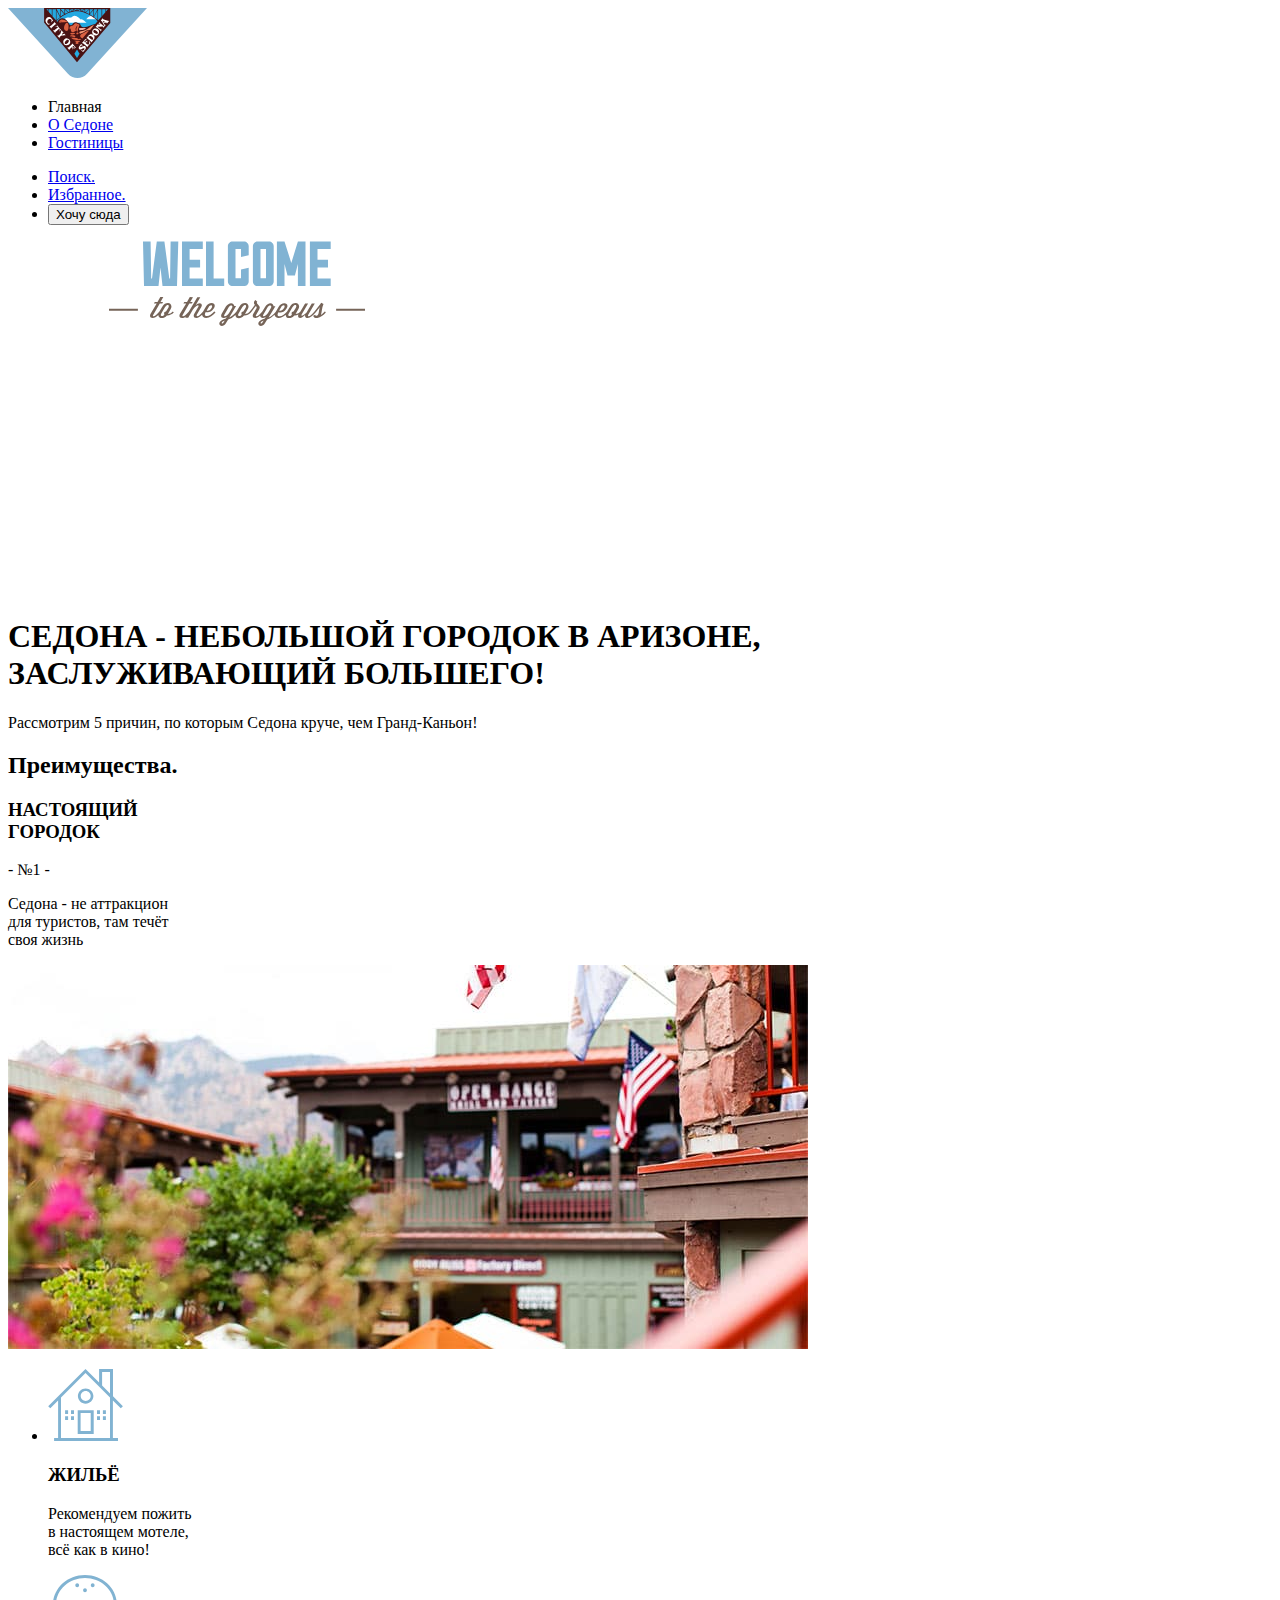
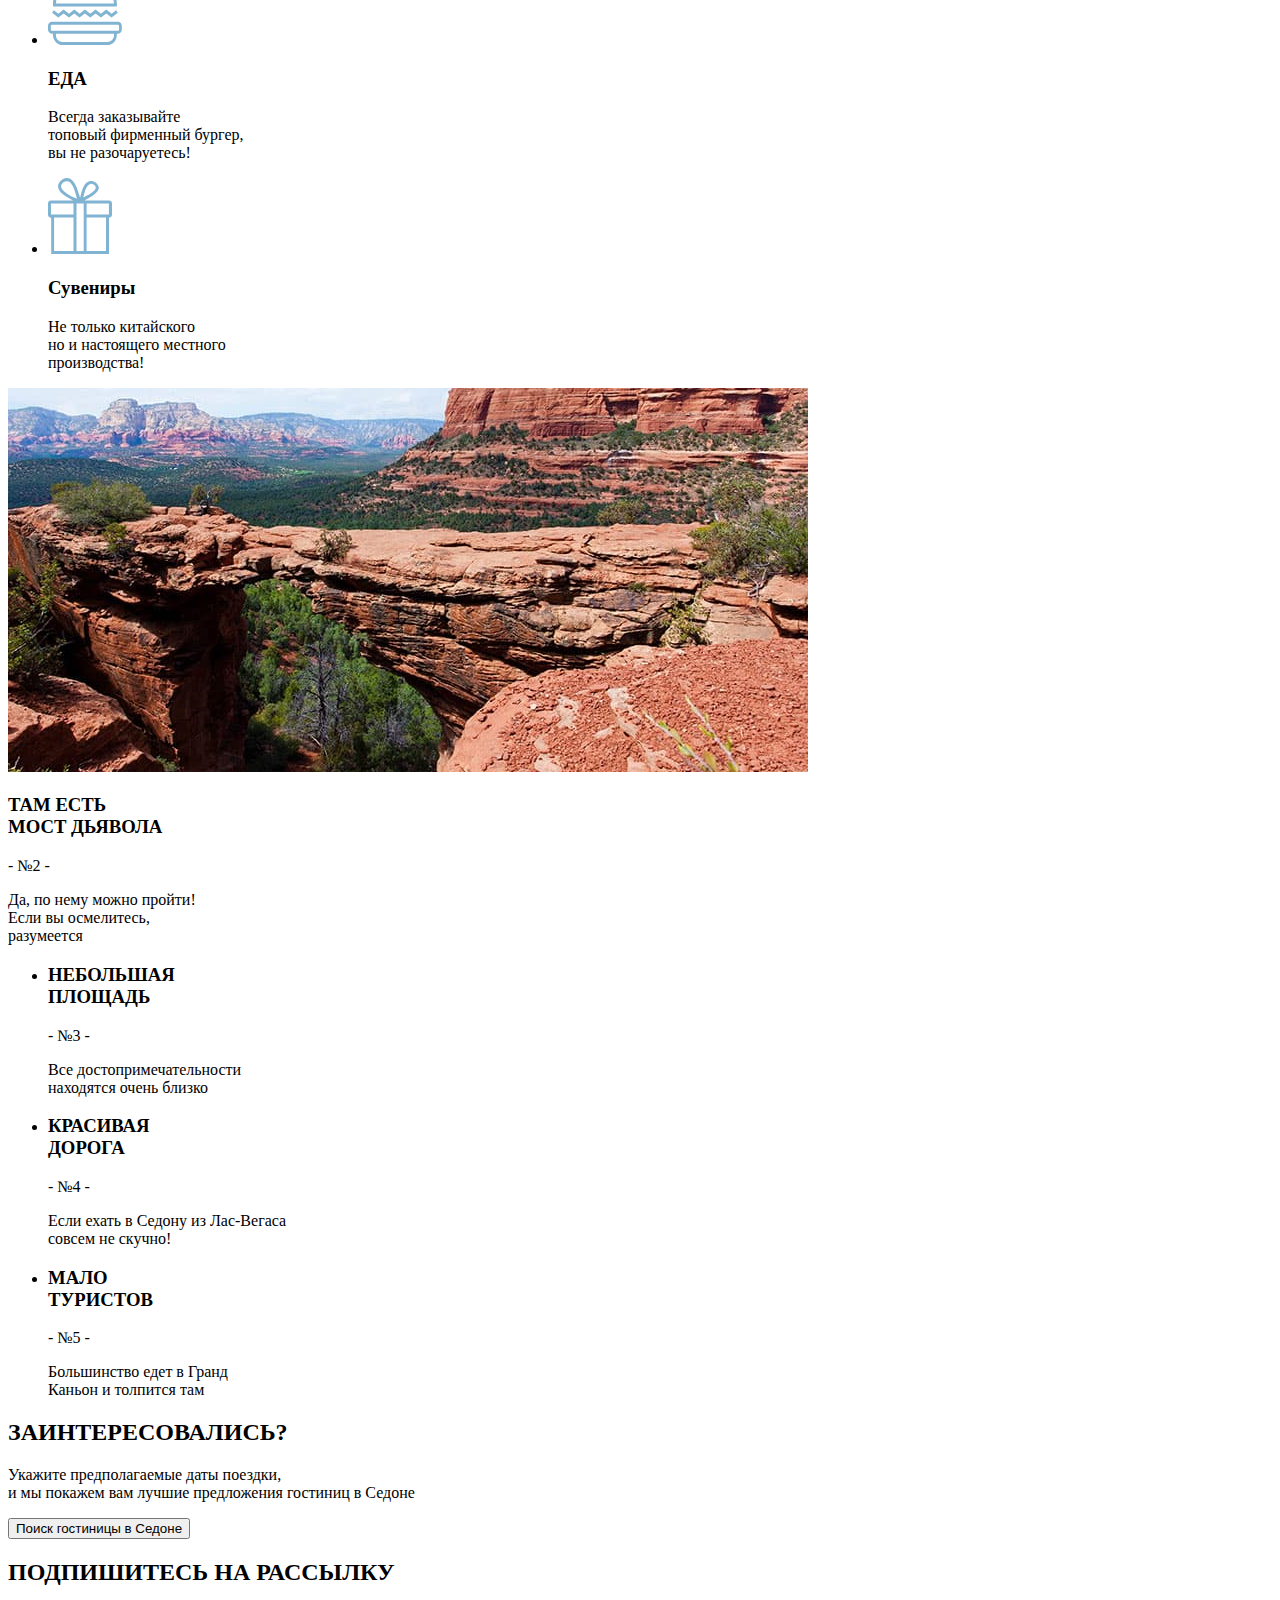
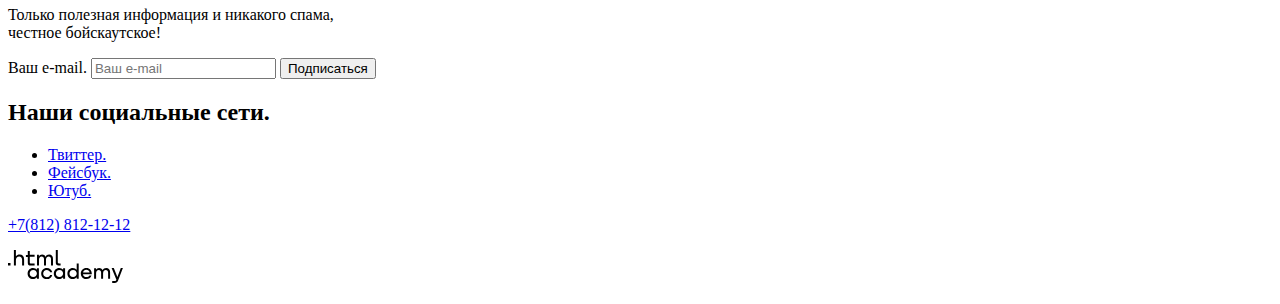
==== master/index.html @ 0fd95fd0 ":heavy_check_mark: Сборка #master" ====
<!DOCTYPE html>
<html lang="ru">

<head>
  <meta charset="utf-8">
  <title>HTML Academy: Седона</title>
  <base href="https://htmlacademy-htmlcss.github.io/2011595-sedona-33/master/">
</head>


<body>
  <header class="page-header">
    <nav class="navigation">
      <a class="navigation-logo" href="index.html">
        <img class="page-header-logo" src="images/header/logo.svg" width="139" height="70"
          alt="Главный логотип сайта Седона.">
      </a>
      <ul class="navigation-list">
        <li class="navigation-item">
          <a class="navigation-link navigation-link-current">Главная</a>
        </li>
        <li class="navigation-item">
          <a class="navigation-link" href="#">О Седоне</a>
        </li>
        <li class="navigation-item">
          <a class="navigation-link" href="catalog.html">Гостиницы</a>
        </li>
      </ul>
      <ul class="navigation-list-user">
        <li class="navigation-item">
          <a class="navigation-link" href="#">
            <span class="visually-hidden">Поиск.</span>
          </a>
        </li>
        <li class="navigation-item">
          <a class="navigation-link" href="#">
            <span class="visually-hidden">
              Избранное.
            </span>
          </a>
        </li>
        <li class="navigation-item">
          <button class="header-button" type="button">Хочу сюда</button>
        </li>
      </ul>
    </nav>
  </header>
  <main class="main-index">
    <img class="logo" src="images/largepic/welcome.svg" width="458" height="352"
      alt="Приветственная надпись слоган Великолепная Седона.">
    <section class="advantages">
      <h1 class="advantage-intro">СЕДОНА - НЕБОЛЬШОЙ ГОРОДОК В АРИЗОНЕ, <br> ЗАСЛУЖИВАЮЩИЙ БОЛЬШЕГО!</h1>
      <p class="advantage-reasons">Рассмотрим 5 причин, по которым Седона круче, чем Гранд-Каньон!</p>
      <h2 class="visually-hidden">
        Преимущества.
      </h2>
      <div class="advantage advantage-blue advantage-first">
        <h3 class="advantage-title">
          НАСТОЯЩИЙ <br> ГОРОДОК
        </h3>
        <span class="advantage-number">
          - №1 -
        </span>
        <p class="advantage-description">
          Седона - не аттракцион <br>
          для туристов, там течёт <br>
          своя жизнь
        </p>
        <img src="images/largepic/photo-advantage-1.jpg" width="800" height="384"
          alt="Фотография города Седона с фасадами зданий и горами на заднем фоне.">
      </div>
      <ul class="advantage-list">
        <li class="advantage advantage-item-dark-grey">
          <img class="advantage-title-pic" src="images/icons/icon-house.svg" width="75" height="72" alt="Дом.">
          <h3 class="advantage-title">
            ЖИЛЬЁ
          </h3>
          <p class="advantage-description">
            Рекомендуем пожить <br>
            в настоящем мотеле, <br>
            всё как в кино!
          </p>
        </li>
        <li class="advantage advantage-item-white">
          <img class="advantage-title-pic" src="images/icons/icon-burger.svg" width="74" height="70" alt="Бургер.">
          <h3 class="advantage-title">
            ЕДА
          </h3>
          <p class="advantage-description">
            Всегда заказывайте <br>
            топовый фирменный бургер, <br>
            вы не разочаруетесь!
          </p>
        </li>
        <li class="advantage advantage-item-dark-grey">
          <img class="advantage-title-pic" src="images/icons/icon-present.svg" width="64" height="76"
            alt="Подарочная коробка с лентой.">
          <h3 class="advantage-title">
            Сувениры
          </h3>
          <p class="advantage-description">
            Не только китайского <br>
            но и настоящего местного <br>
            производства!
          </p>
        </li>
      </ul>

      <div class="advantage advantage-blue advantage-second">
        <img src="images/largepic/photo-advantage-2.jpg" width="800" height="384" alt="Фотография моста Дьявола.">
        <h3 class="advantage-title">
          ТАМ ЕСТЬ <br> МОСТ ДЬЯВОЛА
        </h3>
        <span class="advantage-number">
          - №2 -
        </span>
        <p class="advantage-description">
          Да, по нему можно пройти!<br>
          Если вы осмелитесь,<br>
          разумеется
        </p>
      </div>
      <ul class="advantage-list">
        <li class="advantage advantage-item-white-grey">
          <h3 class="advantage-title">
            НЕБОЛЬШАЯ <br> ПЛОЩАДЬ
          </h3>
          <span class="advantage-number">
            - №3 -
          </span>
          <p class="advantage-description">
            Все достопримечательности <br>
            находятся очень близко
          </p>
        </li>
        <li class="advantage advantage-item-blue-gray">
          <h3 class="advantage-title">
            КРАСИВАЯ <br> ДОРОГА
          </h3>
          <span class="advantage-number">
            - №4 -
          </span>
          <p class="advantage-description">
            Если ехать в Седону из Лас-Вегаса <br>
            совсем не скучно!
          </p>
        </li>
        <li class="advantage advantage-item-white-grey">
          <h3 class="advantage-title">
            МАЛО <br> ТУРИСТОВ
          </h3>
          <span class="advantage-number">
            - №5 -
          </span>
          <p class="advantage-description">
            Большинство едет в Гранд <br>
            Каньон и толпится там
          </p>
        </li>
      </ul>
    </section>
    <section class="search">
      <h2>
        ЗАИНТЕРЕСОВАЛИСЬ?
      </h2>
      <p>
        Укажите предполагаемые даты поездки, <br>
        и мы покажем вам лучшие предложения гостиниц в Седоне
      </p>
      <button class="btn-search" type="button">Поиск гостиницы в Седоне</button>
    </section>
  </main>
  <footer class="page-footer">
    <section class="footer-distribution">
      <h2>
        ПОДПИШИТЕСЬ НА РАССЫЛКУ
      </h2>
      <p>
        Только полезная информация и никакого спама, <br>
        честное бойскаутское!
      </p>
      <form class="distribution-form" action="https://echo.htmlacademy.ru/" method="post">
        <label for="white-email" class="visually-hidden">
          Ваш e-mail. </label>
        <input id="white-email" type="email" name="distribution-email" placeholder="Ваш e-mail">
        <button class="button" type="submit">
          Подписаться
        </button>
      </form>
    </section>
    <section class="footer-social">
      <h2 class="visually-hidden">Наши социальные сети.</h2>
      <ul class="footer-social-list">
        <li class="footer-social-item">
          <a class="button" href="https://twitter.com/htmlacademy_ru">
            <span class="visually-hidden">Твиттер.</span>
          </a>
        </li>
        <li class="footer-social-item">
          <a class="button" href="https://www.facebook.com/htmlacademy">
            <span class="visually-hidden">Фейсбук.</span>
          </a>
        </li>
        <li class="footer-social-item">
          <a class="button" href="https://www.youtube.com/c/HTMLAcademyRUS">
            <span class="visually-hidden">Ютуб.</span>
          </a>
        </li>
      </ul>
    </section>
    <div class="footer-number">
      <a href="tel:+78128121212">+7(812) 812-12-12</a>
    </div>
    <p class="footer-html-academy">
      <a class="footer-html-academy-pic" href="https://htmlacademy.ru/">
        <img src="images/footer/logo-htmlacademy.svg" width="115" height="34" alt="Разработано HTML академией.">
      </a>
    </p>
  </footer>
</body>

</html>
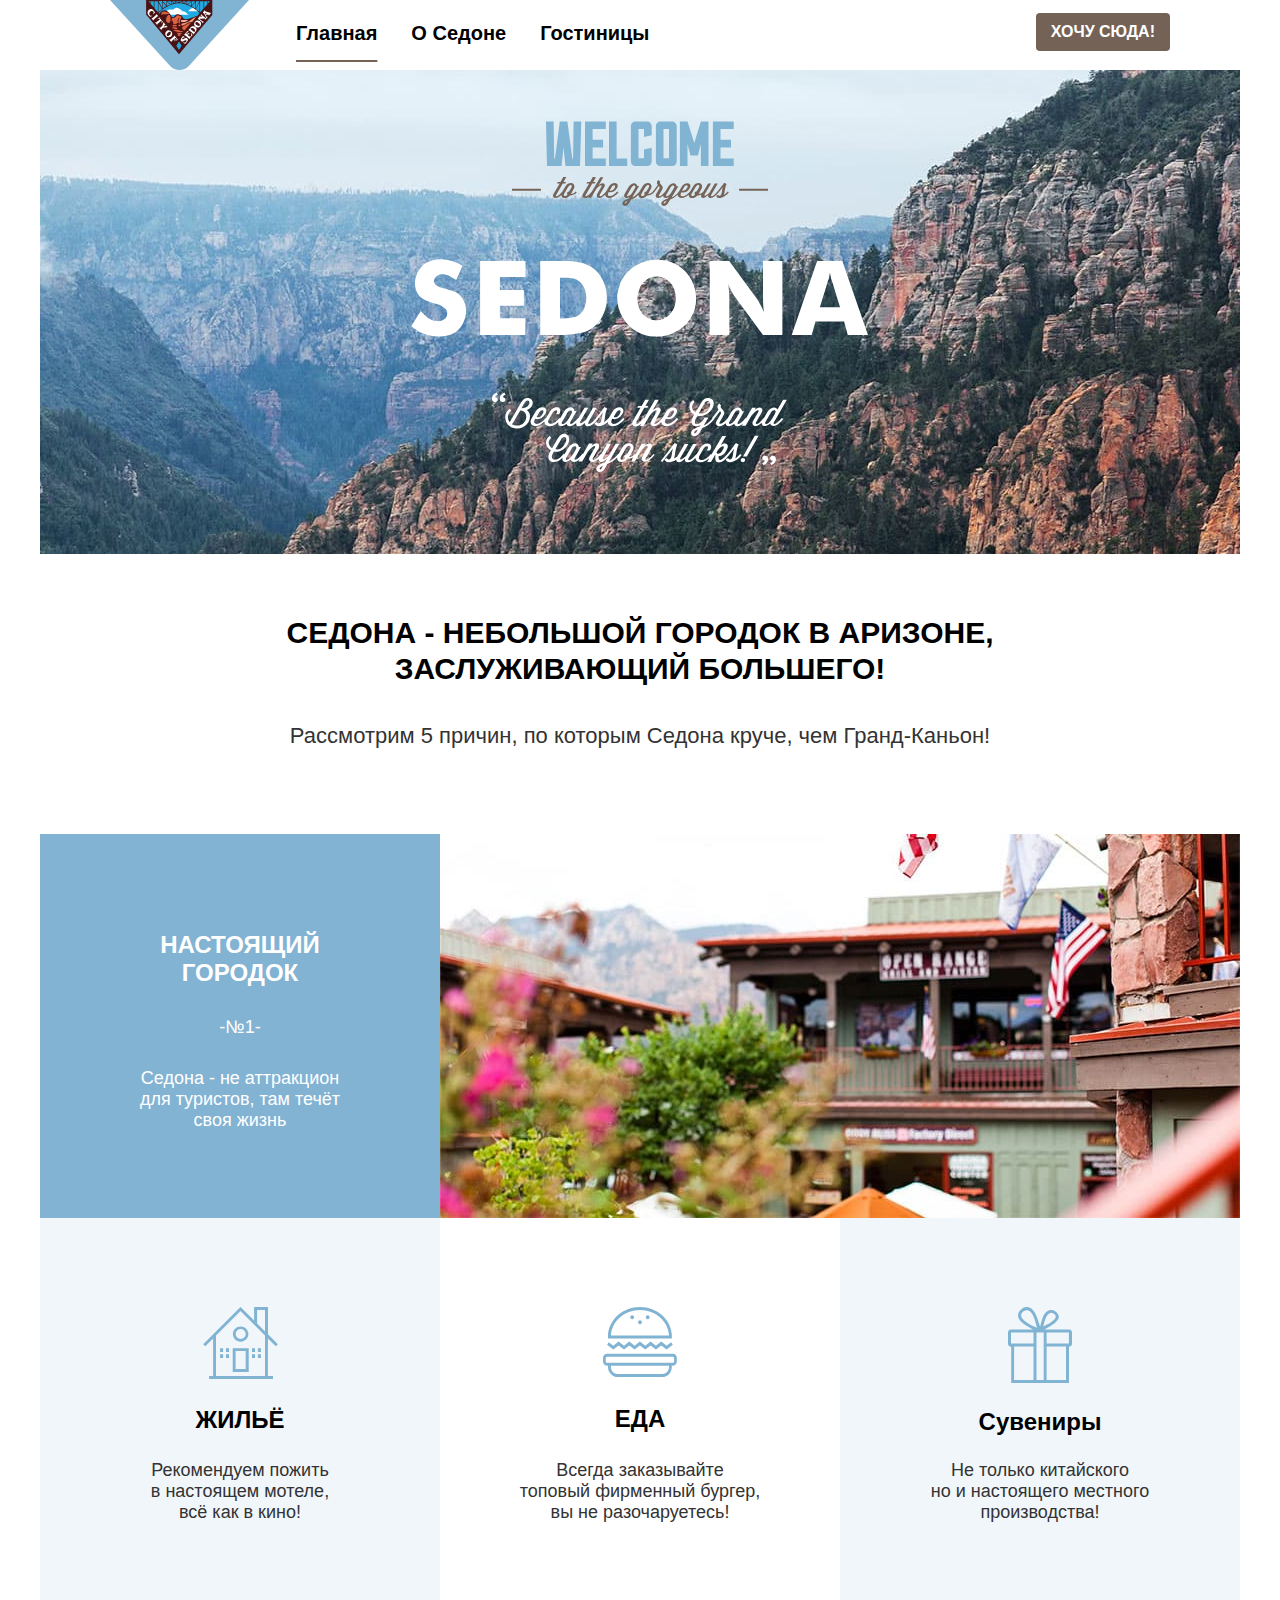
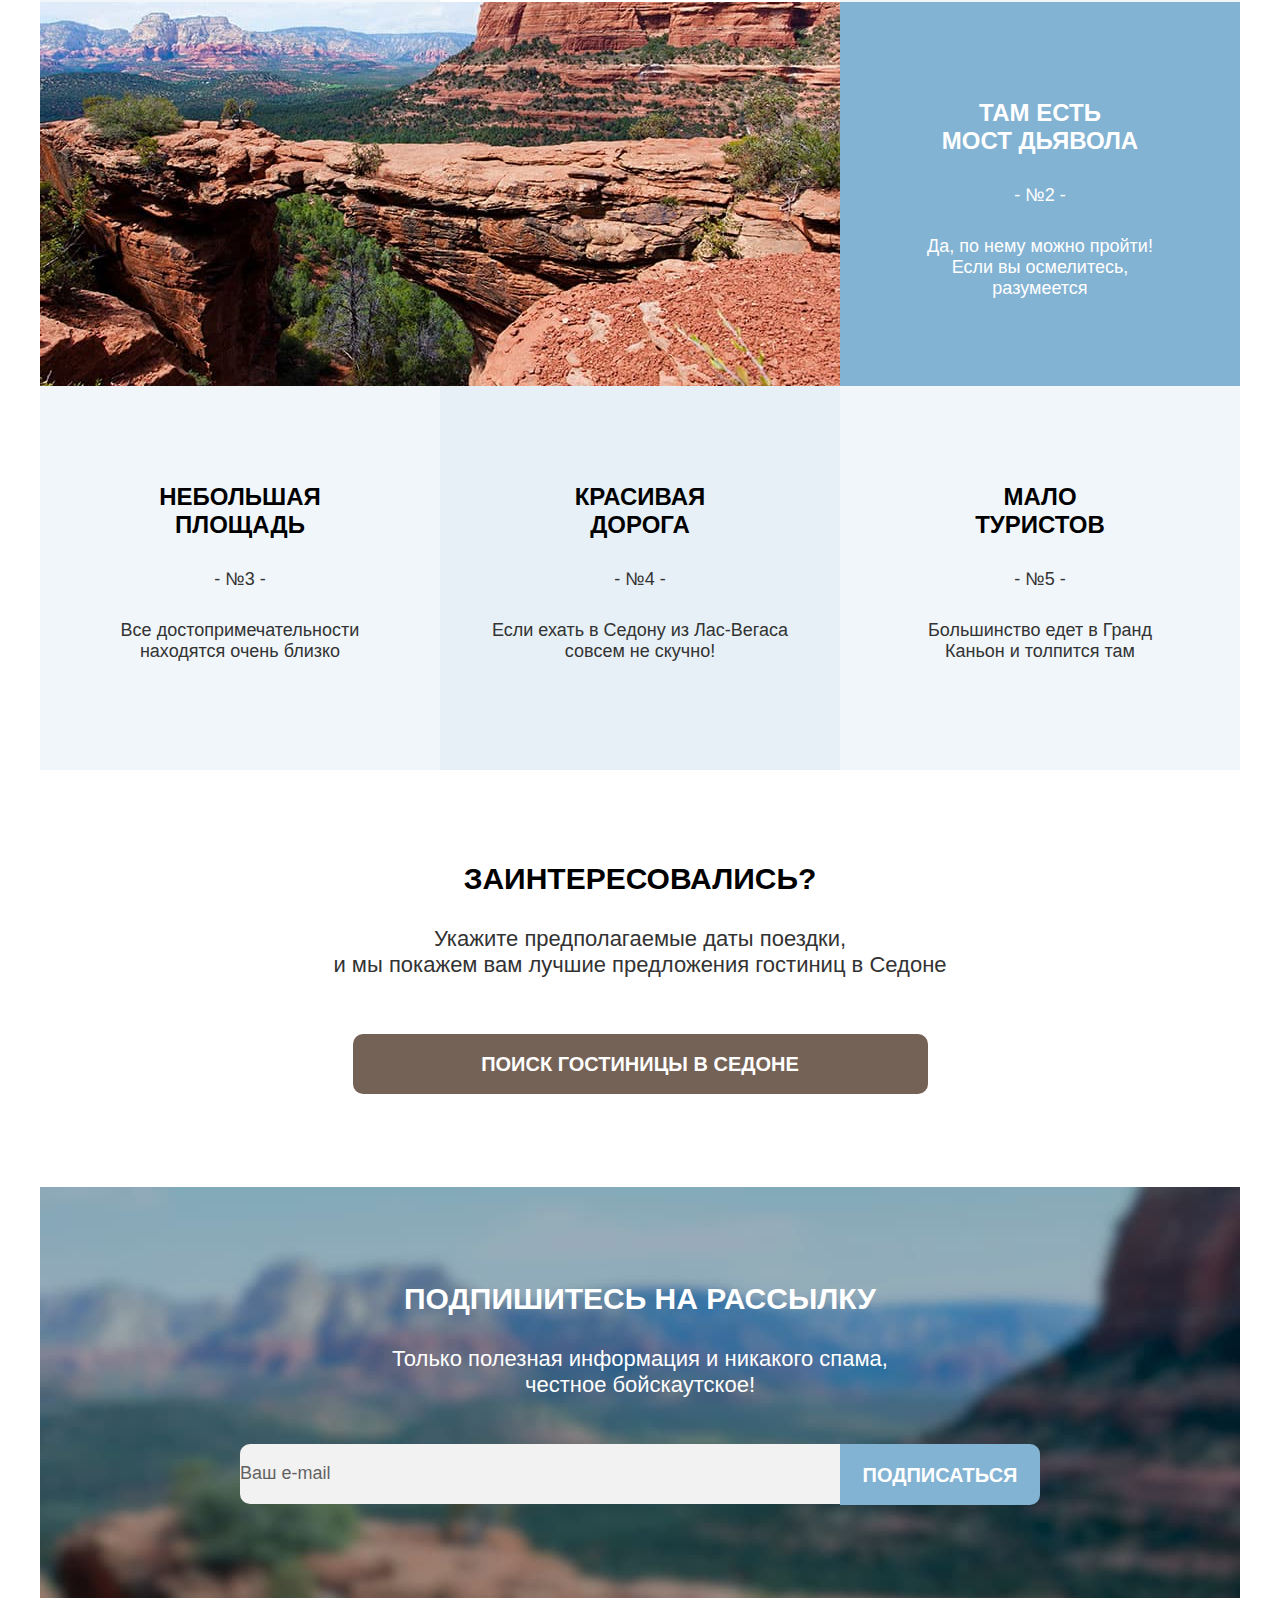
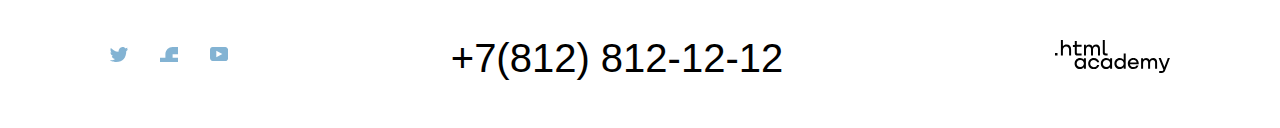
==== commit d9e600ed: ":heavy_check_mark: Сборка #master" ====
--- a/master/index.html
+++ b/master/index.html
@@ -4,6 +4,7 @@
 <head>
   <meta charset="utf-8">
   <title>HTML Academy: Седона</title>
+  <link rel="stylesheet" href="styles/styles.css">
   <base href="https://htmlacademy-htmlcss.github.io/2011595-sedona-33/master/">
 </head>
 
@@ -26,51 +27,55 @@
           <a class="navigation-link" href="catalog.html">Гостиницы</a>
         </li>
       </ul>
-      <ul class="navigation-list-user">
-        <li class="navigation-item">
-          <a class="navigation-link" href="#">
+      <ul class="navigation-list navigation-list-user">
+        <li class="navigation-item">
+          <a class="navigation-link navigation-link-search" href="#">
             <span class="visually-hidden">Поиск.</span>
           </a>
         </li>
         <li class="navigation-item">
-          <a class="navigation-link" href="#">
+          <a class="navigation-link navigation-link-favorites" href="#">
             <span class="visually-hidden">
               Избранное.
             </span>
           </a>
         </li>
         <li class="navigation-item">
-          <button class="header-button" type="button">Хочу сюда</button>
+          <button class="header-button" type="button">Хочу сюда!</button>
         </li>
       </ul>
     </nav>
   </header>
-  <main class="main-index">
-    <img class="logo" src="images/largepic/welcome.svg" width="458" height="352"
-      alt="Приветственная надпись слоган Великолепная Седона.">
+  <main class="main-container">
+    <div class="main-index-picture">
+      <img class="logo" src="images/largepic/welcome.svg" width="458" height="352"
+        alt="Приветственная надпись слоган Великолепная Седона.">
+    </div>
     <section class="advantages">
       <h1 class="advantage-intro">СЕДОНА - НЕБОЛЬШОЙ ГОРОДОК В АРИЗОНЕ, <br> ЗАСЛУЖИВАЮЩИЙ БОЛЬШЕГО!</h1>
       <p class="advantage-reasons">Рассмотрим 5 причин, по которым Седона круче, чем Гранд-Каньон!</p>
       <h2 class="visually-hidden">
         Преимущества.
       </h2>
-      <div class="advantage advantage-blue advantage-first">
-        <h3 class="advantage-title">
-          НАСТОЯЩИЙ <br> ГОРОДОК
-        </h3>
-        <span class="advantage-number">
-          - №1 -
-        </span>
-        <p class="advantage-description">
-          Седона - не аттракцион <br>
-          для туристов, там течёт <br>
-          своя жизнь
-        </p>
-        <img src="images/largepic/photo-advantage-1.jpg" width="800" height="384"
+      <div class="advantage">
+        <div class="advantage-blue">
+          <h3 class="advantage-title advantage-title-white">
+            НАСТОЯЩИЙ <br> ГОРОДОК
+          </h3>
+          <span class="advantage-number">
+            -№1-
+          </span>
+          <p class="advantage-description">
+            Седона - не аттракцион <br>
+            для туристов, там течёт <br>
+            своя жизнь
+          </p>
+        </div>
+        <img class="pic-advantage-1" src="images/largepic/photo-advantage-1.jpg" width="800" height="384"
           alt="Фотография города Седона с фасадами зданий и горами на заднем фоне.">
       </div>
       <ul class="advantage-list">
-        <li class="advantage advantage-item-dark-grey">
+        <li class="advantage-item-with-pic advantage-item-dark-grey">
           <img class="advantage-title-pic" src="images/icons/icon-house.svg" width="75" height="72" alt="Дом.">
           <h3 class="advantage-title">
             ЖИЛЬЁ
@@ -81,7 +86,7 @@
             всё как в кино!
           </p>
         </li>
-        <li class="advantage advantage-item-white">
+        <li class="advantage-item-with-pic advantage-item-white">
           <img class="advantage-title-pic" src="images/icons/icon-burger.svg" width="74" height="70" alt="Бургер.">
           <h3 class="advantage-title">
             ЕДА
@@ -92,7 +97,7 @@
             вы не разочаруетесь!
           </p>
         </li>
-        <li class="advantage advantage-item-dark-grey">
+        <li class="advantage-item-with-pic advantage-item-dark-grey present">
           <img class="advantage-title-pic" src="images/icons/icon-present.svg" width="64" height="76"
             alt="Подарочная коробка с лентой.">
           <h3 class="advantage-title">
@@ -105,23 +110,25 @@
           </p>
         </li>
       </ul>
-
-      <div class="advantage advantage-blue advantage-second">
-        <img src="images/largepic/photo-advantage-2.jpg" width="800" height="384" alt="Фотография моста Дьявола.">
-        <h3 class="advantage-title">
-          ТАМ ЕСТЬ <br> МОСТ ДЬЯВОЛА
-        </h3>
-        <span class="advantage-number">
-          - №2 -
-        </span>
-        <p class="advantage-description">
-          Да, по нему можно пройти!<br>
-          Если вы осмелитесь,<br>
-          разумеется
-        </p>
+      <div class="advantage">
+        <img class="pic-advantage-2" src="images/largepic/photo-advantage-2.jpg" width="800" height="384"
+          alt="Фотография моста Дьявола.">
+        <div class="advantage-blue">
+          <h3 class="advantage-title advantage-title-white">
+            ТАМ ЕСТЬ <br> МОСТ ДЬЯВОЛА
+          </h3>
+          <span class="advantage-number">
+            - №2 -
+          </span>
+          <p class="advantage-description">
+            Да, по нему можно пройти!<br>
+            Если вы осмелитесь,<br>
+            разумеется
+          </p>
+        </div>
       </div>
       <ul class="advantage-list">
-        <li class="advantage advantage-item-white-grey">
+        <li class="advantage-item-3-5 advantage-item-white-grey">
           <h3 class="advantage-title">
             НЕБОЛЬШАЯ <br> ПЛОЩАДЬ
           </h3>
@@ -133,7 +140,7 @@
             находятся очень близко
           </p>
         </li>
-        <li class="advantage advantage-item-blue-gray">
+        <li class="advantage-item-3-5 advantage-item-blue-gray">
           <h3 class="advantage-title">
             КРАСИВАЯ <br> ДОРОГА
           </h3>
@@ -145,7 +152,7 @@
             совсем не скучно!
           </p>
         </li>
-        <li class="advantage advantage-item-white-grey">
+        <li class="advantage-item-3-5 advantage-item-white-grey">
           <h3 class="advantage-title">
             МАЛО <br> ТУРИСТОВ
           </h3>
@@ -160,62 +167,70 @@
       </ul>
     </section>
     <section class="search">
-      <h2>
+      <h2 class="search-title">
         ЗАИНТЕРЕСОВАЛИСЬ?
       </h2>
-      <p>
+      <p class="search-text">
         Укажите предполагаемые даты поездки, <br>
         и мы покажем вам лучшие предложения гостиниц в Седоне
       </p>
-      <button class="btn-search" type="button">Поиск гостиницы в Седоне</button>
+      <div>
+        <button class="btn-search" type="button">Поиск гостиницы в Седоне</button>
+      </div>
     </section>
   </main>
   <footer class="page-footer">
     <section class="footer-distribution">
-      <h2>
-        ПОДПИШИТЕСЬ НА РАССЫЛКУ
-      </h2>
-      <p>
-        Только полезная информация и никакого спама, <br>
-        честное бойскаутское!
+      <div class="footer-distribution-container">
+        <h2 class="distribution-title">
+          ПОДПИШИТЕСЬ НА РАССЫЛКУ
+        </h2>
+        <p class="distribution-text">
+          Только полезная информация и никакого спама, <br>
+          честное бойскаутское!
+        </p>
+        <form class="distribution-form" action="https://echo.htmlacademy.ru/" method="post">
+          <label for="white-email" class="visually-hidden">
+            Ваш e-mail. </label>
+          <input class="distribution-write" id="white-email" type="email" name="distribution-email"
+            placeholder="Ваш e-mail">
+          <button class="button-distribution" type="submit">
+            Подписаться
+          </button>
+        </form>
+      </div>
+    </section>
+    <div class="page-footer-container">
+      <section class="footer-social">
+        <h2 class="visually-hidden">Наши социальные сети.</h2>
+        <ul class="footer-social-list">
+          <li class="footer-social-item icon-twitter">
+            <a class="button-social button-twitter" href="https://twitter.com/htmlacademy_ru">
+              <span class="visually-hidden">Твиттер.</span>
+            </a>
+          </li>
+          <li class="footer-social-item">
+            <a class="button-social button-facebook" href="https://www.facebook.com/htmlacademy">
+              <span class="visually-hidden">Фейсбук.</span>
+            </a>
+          </li>
+          <li class="footer-social-item">
+            <a class="button-social button-youtube" href="https://www.youtube.com/c/HTMLAcademyRUS">
+              <span class="visually-hidden">Ютуб.</span>
+            </a>
+          </li>
+        </ul>
+      </section>
+      <div class="footer-number">
+        <a class="footer-number-nolink" href="tel:+78128121212">+7(812) 812-12-12</a>
+      </div>
+      <p class="footer-html-academy">
+        <a class="footer-html-academy-pic" href="https://htmlacademy.ru/">
+          <img class="footer-html-academy-picture" src="images/footer/logo-htmlacademy.svg" width="115" height="34"
+            alt="Разработано HTML академией.">
+        </a>
       </p>
-      <form class="distribution-form" action="https://echo.htmlacademy.ru/" method="post">
-        <label for="white-email" class="visually-hidden">
-          Ваш e-mail. </label>
-        <input id="white-email" type="email" name="distribution-email" placeholder="Ваш e-mail">
-        <button class="button" type="submit">
-          Подписаться
-        </button>
-      </form>
-    </section>
-    <section class="footer-social">
-      <h2 class="visually-hidden">Наши социальные сети.</h2>
-      <ul class="footer-social-list">
-        <li class="footer-social-item">
-          <a class="button" href="https://twitter.com/htmlacademy_ru">
-            <span class="visually-hidden">Твиттер.</span>
-          </a>
-        </li>
-        <li class="footer-social-item">
-          <a class="button" href="https://www.facebook.com/htmlacademy">
-            <span class="visually-hidden">Фейсбук.</span>
-          </a>
-        </li>
-        <li class="footer-social-item">
-          <a class="button" href="https://www.youtube.com/c/HTMLAcademyRUS">
-            <span class="visually-hidden">Ютуб.</span>
-          </a>
-        </li>
-      </ul>
-    </section>
-    <div class="footer-number">
-      <a href="tel:+78128121212">+7(812) 812-12-12</a>
     </div>
-    <p class="footer-html-academy">
-      <a class="footer-html-academy-pic" href="https://htmlacademy.ru/">
-        <img src="images/footer/logo-htmlacademy.svg" width="115" height="34" alt="Разработано HTML академией.">
-      </a>
-    </p>
   </footer>
 </body>
 
--- a/master/styles/styles.css
+++ b/master/styles/styles.css
@@ -0,0 +1,918 @@
+@font-face {
+  font-family: "PT Sans", sans-serif;
+  font-style: normal;
+  font-weight: 400;
+  src: url("../fonts/ptsans-400.woff2") format("woff2");
+  font-display: swap;
+}
+
+@font-face {
+  font-family: "PT Sans", sans-serif;
+  font-style: normal;
+  font-weight: 700;
+  src: url("../fonts/ptsans-700.woff2") format("woff2");
+  font-display: swap;
+}
+
+html {
+  height: 100%;
+}
+
+body {
+  display: flex;
+  flex-direction: column;
+  min-height: 100%;
+  font-family: "PT Sans", sans-serif;
+  font-size: 18px;
+  line-height: 21px;
+  background-color: #FFFFFF;
+  color: #333333;
+  margin: 0px;
+}
+
+.main-inner {
+  width: 1200px;
+  margin: 0 auto;
+  flex-grow: 1;
+}
+
+.main-container {
+  width: 1200px;
+  margin: 0 auto;
+  flex-grow: 1;
+}
+
+.head-filter {
+  display: flex;
+  justify-content: space-between;
+  margin: 0;
+  width: 1060px;
+  flex-wrap: wrap;
+}
+
+.main-filter {
+  width: 1060px;
+  padding-left: 70px;
+  padding-right: 70px;
+}
+
+.header-button {
+  display: block;
+  margin: 13px 0px 19px 0px;
+  font-family: "PT Sans", sans-serif;
+  font-style: normal;
+  font-weight: 700;
+  font-size: 16px;
+  line-height: 20px;
+  text-align: center;
+  text-transform: uppercase;
+  color: #ffffff;
+  background: #756257;
+  border-radius: 4px;
+  border: none;
+  padding: 9px 15px;
+}
+
+.btn-search {
+  width: 575px;
+  height: 60px;
+  font-family: "PT Sans", sans-serif;
+  font-style: normal;
+  font-weight: 700;
+  font-size: 20px;
+  line-height: 36px;
+  text-align: center;
+  text-transform: uppercase;
+  color: #ffffff;
+  background: #756257;
+  border-radius: 10px;
+  padding: 0;
+  border: none;
+}
+
+.button-distribution {
+  width: 200px;
+  height: 61px;
+  font-family: "PT Sans", sans-serif;
+  font-style: normal;
+  font-weight: 700;
+  font-size: 20px;
+  line-height: 26px;
+  text-align: center;
+  text-transform: uppercase;
+  color: #ffffff;
+  background: #83B3D3;
+  border-radius: 0px 10px 10px 0px;
+  padding: 0;
+  border: none;
+}
+
+.distribution-write {
+  width: 600px;
+  height: 60px;
+  background: #F2F2F2;
+  border-radius: 10px 0px 0px 10px;
+  padding: 0;
+  border: none;
+}
+
+::placeholder {
+  font-size: 18px;
+  line-height: 26px;
+  display: flex;
+  align-items: center;
+  color: #000000;
+  opacity: 0.6;
+}
+
+.button-accept {
+  width: 160px;
+  height: 48px;
+  font-style: normal;
+  font-weight: 700;
+  font-size: 16px;
+  line-height: 21px;
+  text-align: center;
+  text-transform: uppercase;
+  color: #ffffff;
+  background: #83B3D3;
+  border-radius: 4px;
+  padding: 0;
+  border: none;
+}
+
+.button-reset {
+  width: 160px;
+  height: 23px;
+  font-style: normal;
+  font-size: 18px;
+  line-height: 23px;
+  text-align: center;
+  color: #FFFFFF;
+  background-color: rgba(0, 0, 0, 0);
+  border: rgba(0, 0, 0, 0);
+}
+
+.product-card-button {
+  display: inline-block;
+  width: 133px;
+  height: 37px;
+  background: #756257;
+  border-radius: 4px;
+  font-family: "PT Sans", sans-serif;
+  font-style: normal;
+  font-weight: 700;
+  font-size: 16px;
+  line-height: 21px;
+  text-align: center;
+  text-transform: uppercase;
+  color: #FFFFFF;
+  text-decoration: none;
+}
+
+.button-favorites {
+  width: 141px;
+  height: 37px;
+  background: #83B3D3;
+  border-radius: 4px;
+  font-family: "PT Sans", sans-serif;
+  font-style: normal;
+  font-weight: 700;
+  font-size: 16px;
+  line-height: 21px;
+  text-align: center;
+  text-transform: uppercase;
+  color: #FFFFFF;
+  padding: 0;
+  border: none;
+}
+
+.hotel-rating {
+  width: 160px;
+  height: 37px;
+  background: #F2F2F2;
+  border-radius: 4px;
+  font-size: 16px;
+  line-height: 21px;
+  text-align: center;
+  text-transform: uppercase;
+  color: #333333;
+  text-decoration: none;
+  margin: 0;
+}
+
+.button-load-more {
+  width: 620px;
+  height: 60px;
+  background: #83B3D3;
+  border-radius: 4px;
+  font-family: "PT Sans", sans-serif;
+  font-style: normal;
+  font-weight: 700;
+  font-size: 20px;
+  line-height: 26px;
+  text-align: center;
+  text-transform: uppercase;
+  color: #FFFFFF;
+  padding: 0;
+  border: none;
+  margin: 64px auto 60px auto;
+  display: block;
+}
+
+.navigation-logo {
+  line-height: 0;
+}
+
+.page-header-logo {
+  margin-right: 30px;
+}
+
+.navigation-list {
+  display: flex;
+  flex-wrap: wrap;
+  flex-grow: 1;
+  list-style: none;
+  margin: 0;
+  padding: 0;
+}
+
+.navigation-list-user {
+  list-style: none;
+  margin: 0;
+  padding: 0;
+  flex-grow: 0;
+}
+
+.navigation {
+  padding-left: 70px;
+  padding-right: 70px;
+  display: flex;
+  width: 1060px;
+  height: 70px;
+  margin: 0 auto;
+  justify-content: space-between;
+}
+
+.navigation-link {
+  display: block;
+  font-size: 20px;
+  line-height: 26px;
+  font-weight: 700;
+  color: #000000;
+  background-color: #FFFFFF;
+  text-decoration: none;
+  padding: 20px 17px 20px 17px;
+}
+
+.navigation-link-current {
+  text-decoration-line: underline;
+  text-decoration-color: #756257;
+  text-decoration-thickness: 2px;
+  text-underline-offset: 20px;
+}
+
+.navigation-list-user .navigation-link {
+  min-width: 18px;
+  min-height: 18px;
+}
+
+.main-index-picture {
+  background-image: url("../images/largepic/index-background.jpg");
+  background-size: 100% auto;
+  background-repeat: no-repeat;
+}
+
+.advantage-intro {
+
+  padding: 0;
+  font-weight: 700;
+  font-size: 30px;
+  line-height: 36px;
+  text-align: center;
+  color: #000000;
+  margin-top: 61px;
+  margin-bottom: 31px;
+  margin-left: 0px;
+  margin-right: 0px;
+}
+
+.advantage-reasons {
+  font-size: 22px;
+  line-height: 36px;
+  text-align: center;
+  color: #333333;
+  margin: 0 0 80px 0;
+  padding: 0;
+}
+
+.advantage-item-blue-gray {
+  height: 384px;
+  width: 400px;
+}
+
+.advantage {
+  width: 1200px;
+  display: flex;
+  margin: 0;
+  padding: 0;
+  height: 384px;
+  text-align: center;
+}
+
+.pic-advantage-1 {
+  margin: 0;
+  width: 800px;
+}
+
+.pic-advantage-2 {
+  width: 800px;
+  margin-left: auto;
+  margin-top: 0;
+  margin-bottom: 0;
+  margin-right: 0;
+}
+
+.advantage-blue {
+  display: flex;
+  flex-direction: column;
+  justify-content: space-between;
+  width: 400px;
+  background-color: #83B3D3;
+  color: #FFFFFF;
+  padding-top: 97px;
+  padding-bottom: 87px;
+}
+
+.advantage-item-3-5 {
+  display: flex;
+  flex-direction: column;
+  justify-content: space-between;
+  padding-top: 97px;
+  padding-bottom: 108px;
+  height: 179px;
+}
+
+.advantage-description {
+  margin: 0;
+  padding: 0;
+}
+
+.advantage-title {
+  margin: 0;
+  padding: 0;
+  font-size: 24px;
+  line-height: 28px;
+  font-weight: 700;
+  color: #000000;
+}
+
+.advantage-title-white {
+  color: #FFFFFF;
+}
+
+.footer-social-list {
+  display: flex;
+  flex-wrap: wrap;
+  list-style: none;
+  margin: 0;
+  padding-left: 0;
+  padding-right: 0;
+  padding-top: 49px;
+  padding-bottom: 53px;
+  column-gap: 30px;
+}
+
+.advantage-item-dark-grey {
+  height: 384px;
+  width: 400px;
+}
+
+.advantage-item-white {
+  width: 400px;
+}
+
+.advantage-list {
+  text-align: center;
+  display: flex;
+  list-style: none;
+  margin: 0;
+  padding: 0;
+}
+
+.advantage-item-dark-grey {
+  background: rgba(131, 179, 211, 0.12);
+}
+
+.advantage-item-white-grey {
+  width: 400px;
+  background: rgba(131, 179, 211, 0.12);
+}
+
+.advantage-item-blue-gray {
+  background: rgba(131, 179, 211, 0.2);
+
+}
+
+.search {
+  width: 720px;
+  height: 233px;
+  text-align: center;
+  display: flex;
+  flex-direction: column;
+  padding: 91px 240px 93px 240px;
+  justify-content: start;
+}
+
+.search-title {
+  color: #000000;
+  font-weight: 700;
+  font-size: 30px;
+  line-height: 36px;
+  text-transform: uppercase;
+  margin: 0;
+}
+
+.search-text {
+  margin: 0;
+  padding-top: 29px;
+  padding-bottom: 56px;
+  font-size: 22px;
+  line-height: 26px;
+}
+
+.advantage-title-pic {
+  margin-top: 0;
+  margin-bottom: 0;
+  margin-left: auto;
+  margin-right: auto;
+}
+
+.footer-distribution {
+  margin: 0 auto;
+  width: 1200px;
+  height: 411px;
+  text-align: center;
+  background-image: url("../images/footer/background-footer.jpg");
+  background-size: 100% auto;
+  background-repeat: no-repeat;
+
+}
+
+.advantage-item-with-pic {
+  display: flex;
+  flex-direction: column;
+  justify-content: space-between;
+  padding-top: 89px;
+  padding-bottom: 79px;
+  height: 216px;
+}
+
+.distribution-title {
+  font-weight: 700;
+  font-size: 30px;
+  line-height: 36px;
+  text-align: center;
+  text-transform: uppercase;
+  color: #FFFFFF;
+  margin: 0;
+}
+
+.distribution-form {
+  display: flex;
+  justify-content: center;
+}
+
+.page-footer-container {
+  margin: 0 auto;
+  display: flex;
+  width: 1060px;
+  justify-content: space-between;
+  align-content: center;
+  padding-left: 70px;
+  padding-right: 70px;
+}
+
+.distribution-text {
+  margin: 0;
+  font-size: 22px;
+  line-height: 26px;
+  text-align: center;
+  color: #FFFFFF;
+  padding-top: 29px;
+  padding-bottom: 46px;
+}
+
+.footer-html-academy {
+  margin-left: 51px;
+  width: 115px;
+  margin-top: 0;
+  margin-bottom: 0;
+  margin-right: 0;
+  line-height: 0;
+}
+
+.footer-html-academy-picture {
+  display: block;
+}
+
+.footer-html-academy-pic {
+  display: block;
+  padding-top: 42px;
+  padding-bottom: 44px;
+}
+
+.footer-number {
+  margin-top: 40px;
+  margin-bottom: 40px;
+  width: 720px;
+  height: 50px;
+  font-style: normal;
+  font-size: 40px;
+  line-height: 40px;
+  text-align: center;
+  text-transform: uppercase;
+}
+
+.button-social {
+  width: 18px;
+  height: 15px;
+  display: block;
+  line-height: 0;
+}
+
+.footer-social-item {
+  width: 20px;
+  height: 16px;
+  list-style-type: none;
+  line-height: 0;
+  display: block;
+}
+
+.button-twitter {
+  background-image: url("../images/footer/social-twitter.svg");
+  background-size: 100% auto;
+  background-repeat: no-repeat;
+}
+
+.button-youtube {
+
+  background-image: url("../images/footer/social-youtube.svg");
+  background-size: 100% auto;
+  background-repeat: no-repeat;
+}
+
+.button-facebook {
+
+  background-image: url("../images/footer/social-facebook.svg");
+  background-size: 100% auto;
+  background-repeat: no-repeat;
+}
+
+.navigation-item {
+  list-style-type: none;
+}
+
+.navigation-link-search {
+  color: #000000;
+  background-color: #FFFFFF;
+  /* background-image: url("../images/header/search.svg");
+  background-size: 100% auto;
+  background-repeat: no-repeat;*/
+}
+
+.navigation-link-favorites {
+  color: #000000;
+  background-color: #FFFFFF;
+  /*background-image: url("../images/header/favorites.svg");
+  background-size: 100% auto;
+  background-repeat: no-repeat;*/
+}
+
+.breadcrumbs-link {
+  color: #000000;
+  background-color: #FFFFFF;
+  /*background-image: url("../images/icons/icon-micro-house.svg");
+  background-size: 100% auto;
+  background-repeat: no-repeat;*/
+}
+
+.breadcrumbs-item {
+  list-style-type: none;
+  font-weight: 400;
+  line-height: 21px;
+  color: #FFFFFF;
+  font-size: 16px;
+}
+
+.inner-header-title {
+  padding-top: 35px;
+  margin: 0px 0 5px 0;
+  font-weight: 700;
+  font-size: 60px;
+  line-height: 78px;
+  color: #FFFFFF;
+  display: block;
+}
+
+.main-inner-filter {
+  width: 1060px;
+  padding-left: 70px;
+  padding-right: 70px;
+  height: 408px;
+  color: #FFFFFF;
+  background-color: #000000;
+  background-image: url("../images/largepic/catalog-background-1.jpg");
+  background-size: 100% auto;
+  background-repeat: no-repeat;
+  margin: 0;
+}
+
+.catalog-filter-title {
+  padding: 0;
+  font-weight: 700;
+  font-size: 20px;
+  line-height: 26px;
+  color: #FFFFFF;
+}
+
+.control {
+  font-size: 18px;
+  line-height: 23px;
+  color: #FFFFFF;
+}
+
+.catalog-price {
+  color: #FFFFFF;
+  font-size: 18px;
+  line-height: 23px;
+  width: 143px;
+  height: 48px;
+  border: 2px solid #FFFFFF;
+  box-sizing: border-box;
+  border-radius: 4px;
+  background-color: rgba(0, 0, 0, 0);
+}
+
+.hotel-counter {
+  margin-right: 192px;
+  font-weight: 700;
+  font-size: 30px;
+  line-height: 39px;
+  text-transform: uppercase;
+  color: #000000;
+  margin-top: 0;
+  margin-bottom: 0;
+  margin-left: 0;
+}
+
+.select-control-1 {
+  margin-right: 81px;
+  color: #333333;
+  font-size: 18px;
+  line-height: 23px;
+  width: 287px;
+  height: 48px;
+  border: 2px solid #E6E6E6;
+  box-sizing: border-box;
+  border-radius: 4px;
+}
+
+.hotel-card {
+  width: 300px;
+  padding: 20px;
+  height: 398px;
+  list-style-type: none;
+  display: flex;
+  flex-direction: column;
+  justify-content: space-between;
+}
+
+.hotel-card-link {
+  text-decoration: none;
+}
+
+.hotel-card-image {
+  display: block;
+}
+
+
+.hotel-card-title {
+  text-decoration: none;
+  font-weight: 700;
+  font-size: 24px;
+  line-height: 31px;
+  color: #000000;
+  background-color: #FFFFFF;
+  margin: 0;
+}
+
+.product-card-type {
+  margin: 0;
+  font-size: 18px;
+  line-height: 23px;
+  color: #333333;
+}
+
+.pagination-link {
+  display: inline-block;
+  width: 55px;
+  height: 55px;
+  font-weight: 700;
+  font-size: 20px;
+  line-height: 26px;
+  text-align: center;
+  text-transform: uppercase;
+  color: #FFFFFF;
+  background: #83B3D3;
+  border-radius: 4px;
+  text-decoration: none;
+}
+
+.pagination-item {
+  display: contents;
+}
+
+.pagination-container-main {
+  width: 100%;
+  display: flex;
+  justify-content: space-between;
+}
+
+.pagination-current {
+  color: #000000;
+  background: #F2F2F2;
+}
+
+.hotel-on-page {
+  font-size: 18px;
+  line-height: 23px;
+  color: #333333;
+}
+
+.select-control-2 {
+  Width: 160px;
+  Height: 48px;
+  border: 2px solid #E6E6E6;
+  box-sizing: border-box;
+  border-radius: 4px;
+}
+
+.footer-distribution-container {
+  padding: 94px 200px;
+}
+
+.footer-distribution-catalog {
+  margin: 0 auto;
+  text-align: center;
+  background-size: 100% auto;
+  background-repeat: no-repeat;
+  width: 1060px;
+  height: 223px;
+  display: flex;
+  flex-direction: column;
+  padding: 73px 200px 140px 200px;
+  justify-content: space-between;
+
+}
+
+.distribution-title-catalog {
+  font-weight: 700;
+  font-size: 30px;
+  line-height: 36px;
+  text-align: center;
+  text-transform: uppercase;
+  color: #333333;
+  background-color: #ffffff;
+  margin: 0;
+
+}
+
+.distribution-text-catalog {
+  font-size: 22px;
+  line-height: 26px;
+  text-align: center;
+  color: #333333;
+  background-color: #ffffff;
+  margin: 0;
+}
+
+.footer-number-nolink {
+  color: #000000;
+  text-decoration: none;
+}
+
+.breadcrumbs {
+  list-style: none;
+  margin: 0;
+  padding: 0;
+  height: 21px;
+}
+
+.pagination {
+  display: flex;
+  width: 370px;
+  list-style: none;
+  margin: 0;
+  padding: 0;
+  column-gap: 8px;
+}
+
+.hotel-cards-list {
+  flex-wrap: wrap;
+  display: flex;
+  list-style: none;
+  margin: 0;
+  padding: 0;
+  gap: 10px 20px;
+}
+
+.logo {
+  padding-top: 51px;
+  padding-bottom: 81px;
+  display: block;
+  margin: 0 auto;
+}
+
+
+
+.visually-hidden {
+  position: absolute;
+  width: 1px;
+  height: 1px;
+  margin: -1px;
+  border: 0;
+  padding: 0;
+  white-space: nowrap;
+  clip-path: inset(100%);
+  clip: rect(0 0 0 0);
+  overflow: hidden;
+}
+
+.catalog-filter-group {
+  margin-inline: 0;
+  padding-block: 0;
+  padding-inline: 0;
+  margin: 0;
+  border: 0;
+  padding: 0;
+  inline-size: 0;
+  display: flex;
+  flex-direction: column;
+  justify-content: space-between;
+}
+
+.catalog-filter {
+  margin-top: 45px;
+  display: flex;
+  justify-content: space-between;
+}
+
+.catalog-filter-group-4 {
+  margin-top: 60px;
+  height: 91px;
+  display: flex;
+  flex-direction: column;
+  justify-content: space-between;
+}
+
+.catalog-filter-group-1 .catalog-filter-group {
+  height: 151px;
+}
+
+.catalog-filter-group-1 .catalog-filter-title {
+  margin-bottom: 30px;
+}
+
+.catalog-filter-group-2 .catalog-filter-group {
+  height: 151px;
+  width: 140px;
+}
+
+.catalog-filter-group-2 .catalog-filter-title {
+  margin-bottom: 30px;
+}
+
+.catalog-filter-group-3 .catalog-filter-title {
+  margin-bottom: 34px;
+}
+
+.catalog-filter-price {
+  display: flex;
+  margin-bottom: 31px;
+}
+
+.product-card-type-string-1 {
+  display: flex;
+  justify-content: space-between;
+}
+
+.product-card-type-string-2 {
+  display: flex;
+  justify-content: space-between;
+}
+
+.product-card-type-string-3 {
+  display: flex;
+  justify-content: space-between;
+}
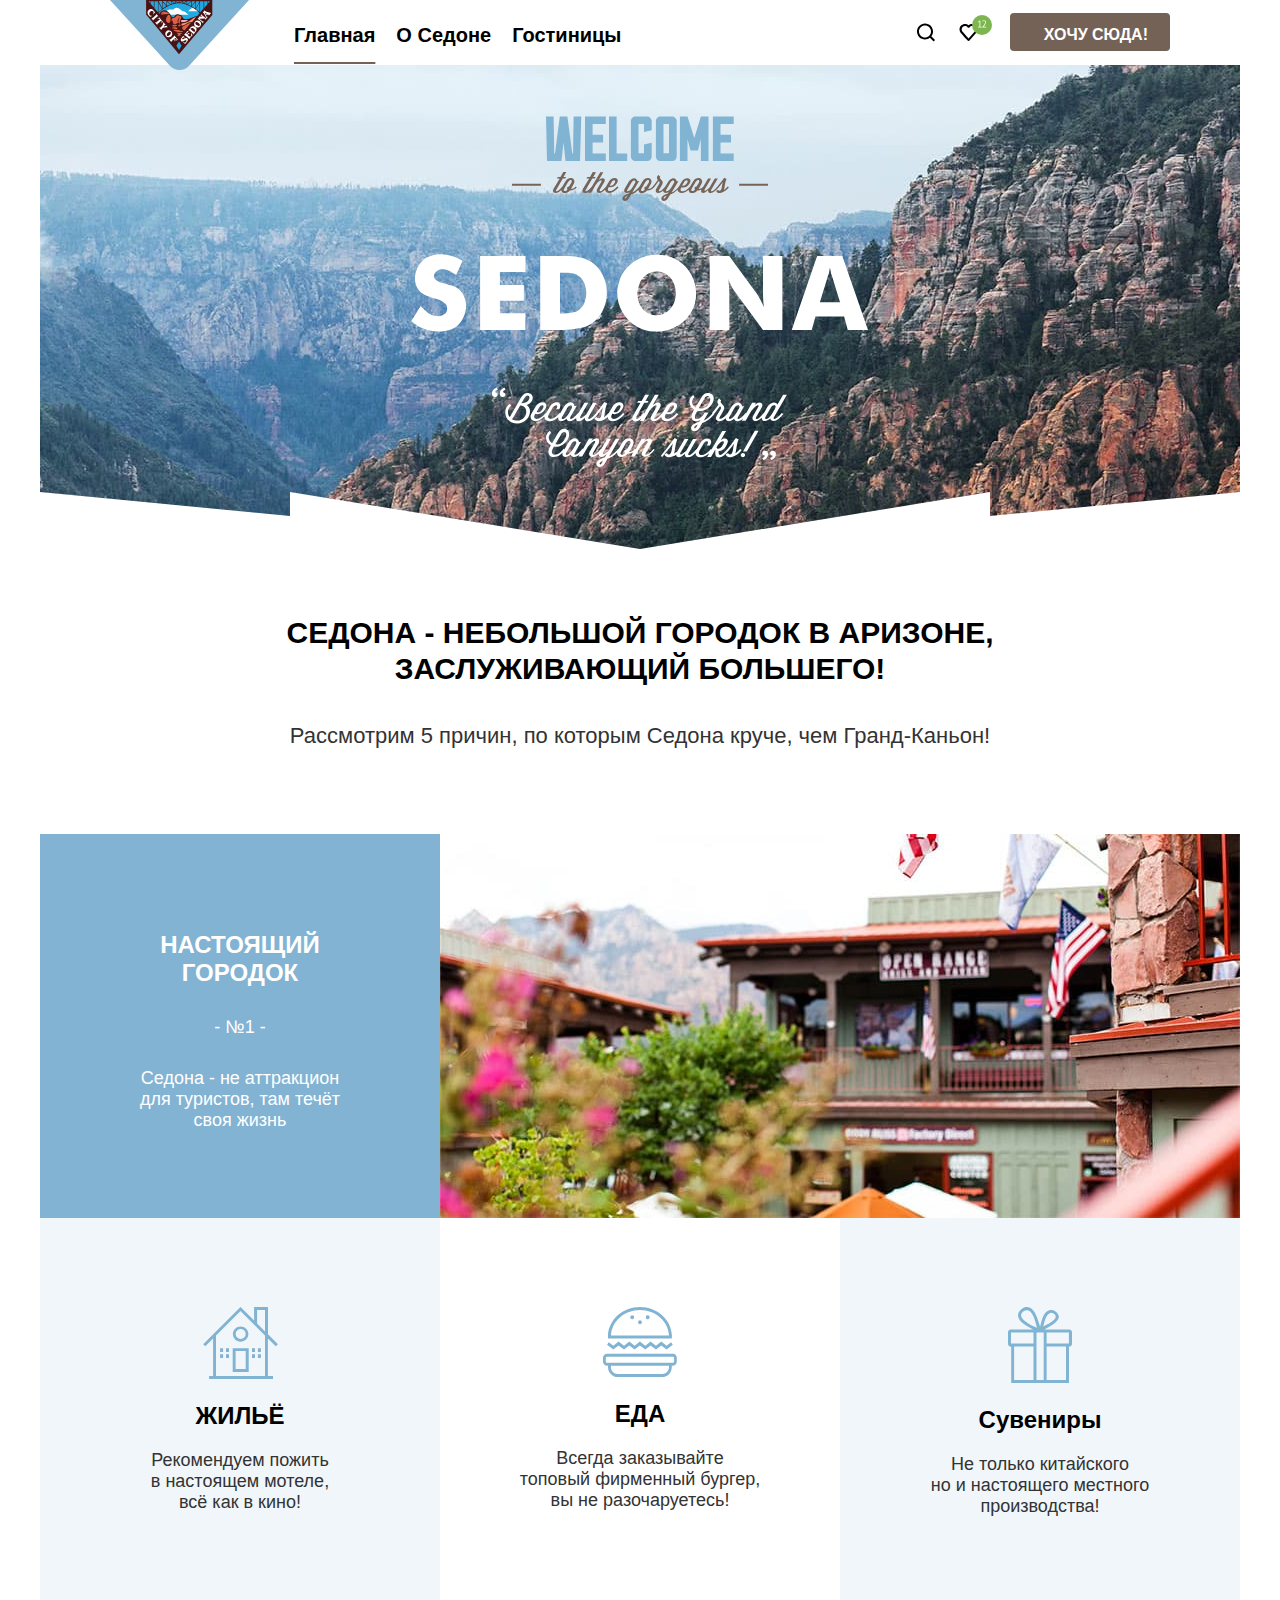
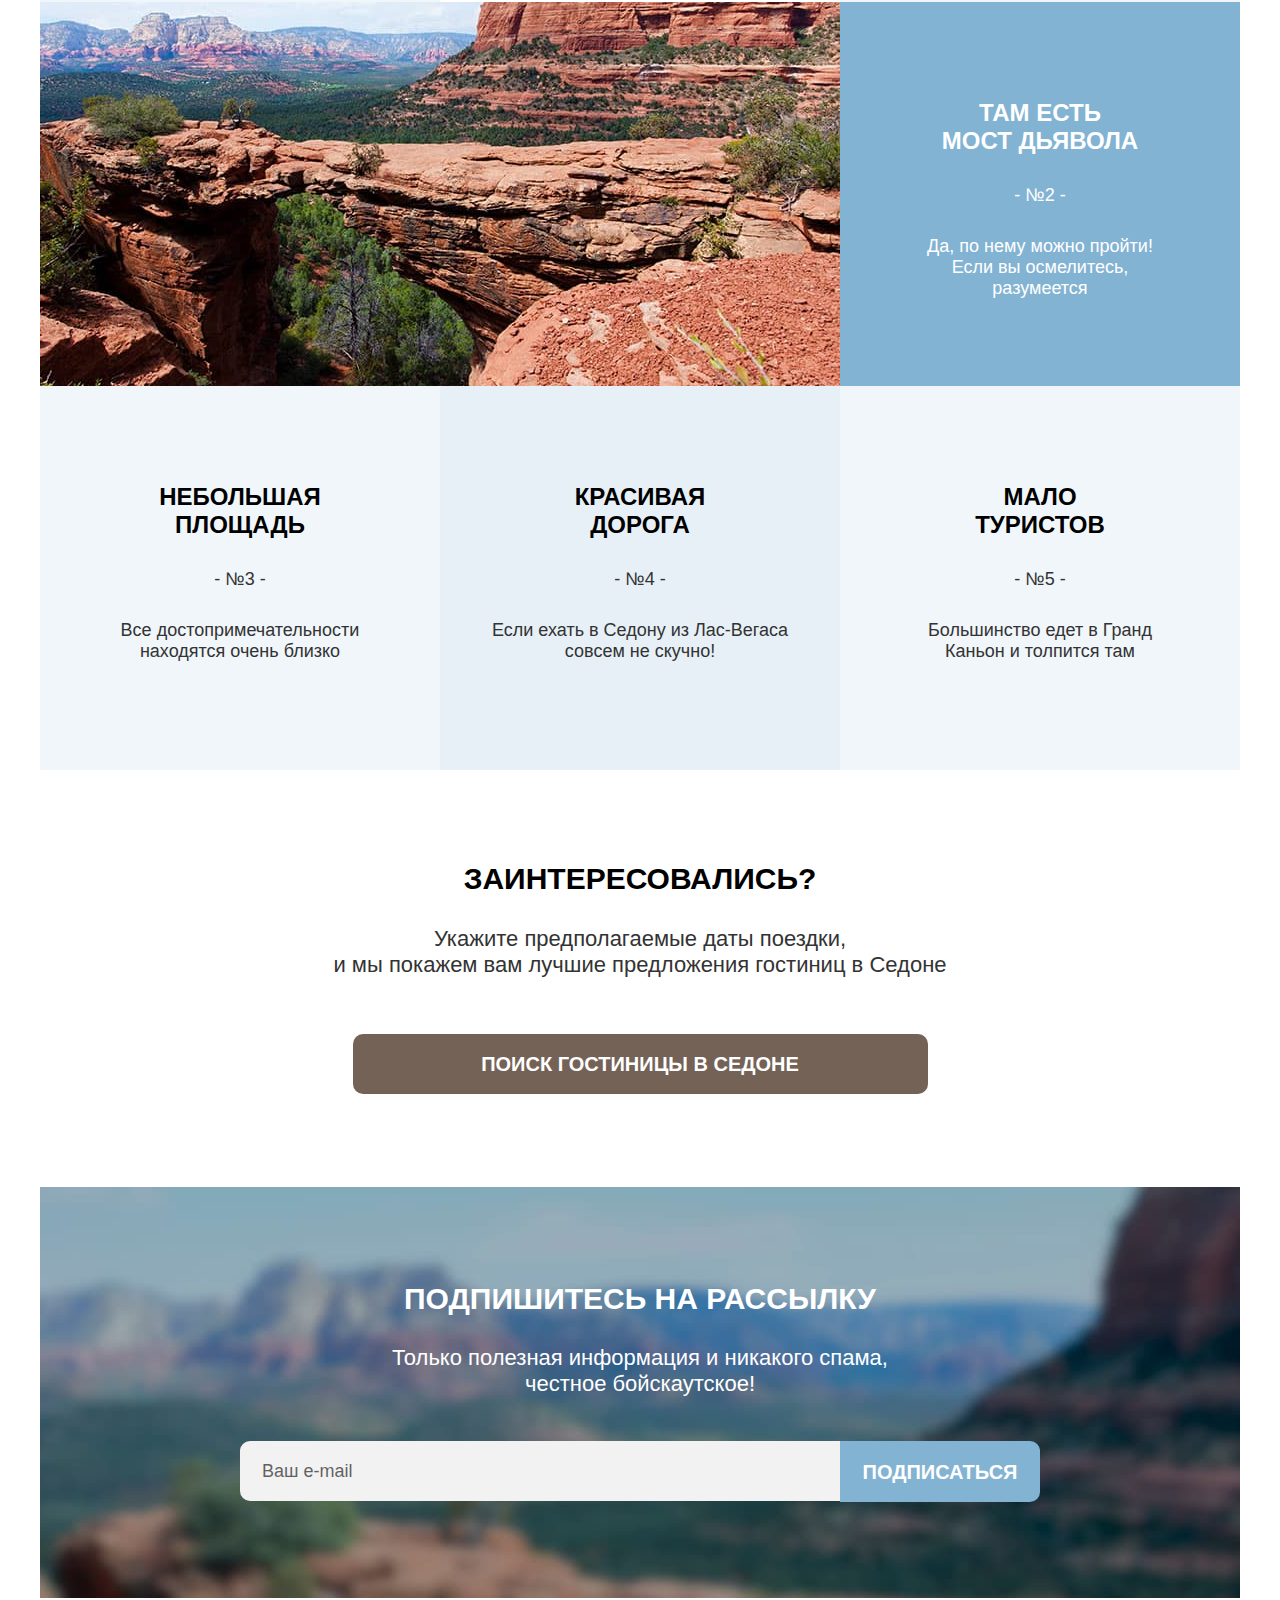
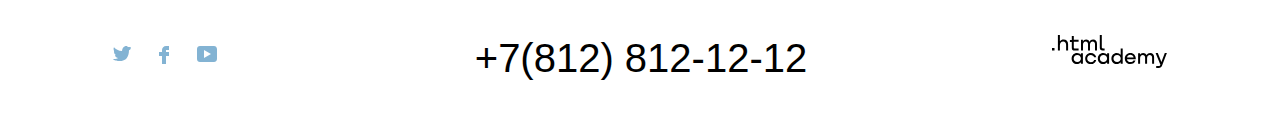
==== commit 85ef41d4: ":heavy_check_mark: Сборка #master" ====
--- a/master/index.html
+++ b/master/index.html
@@ -5,9 +5,9 @@
   <meta charset="utf-8">
   <title>HTML Academy: Седона</title>
   <link rel="stylesheet" href="styles/styles.css">
+  <link rel="icon" href="favicon.ico">
   <base href="https://htmlacademy-htmlcss.github.io/2011595-sedona-33/master/">
 </head>
-
 
 <body>
   <header class="page-header">
@@ -16,7 +16,7 @@
         <img class="page-header-logo" src="images/header/logo.svg" width="139" height="70"
           alt="Главный логотип сайта Седона.">
       </a>
-      <ul class="navigation-list">
+      <ul class="navigation-list navigation-list-menu">
         <li class="navigation-item">
           <a class="navigation-link navigation-link-current">Главная</a>
         </li>
@@ -28,13 +28,26 @@
         </li>
       </ul>
       <ul class="navigation-list navigation-list-user">
-        <li class="navigation-item">
-          <a class="navigation-link navigation-link-search" href="#">
+        <li class="navigation-item navigation-item-icon">
+          <a class="navigation-link" href="#">
+            <svg class="navigation-icon" aria-hidden="true" focusable="false" width="20" height="19"
+              xmlns="http://www.w3.org/2000/svg">
+              <path fill-rule="evenodd" clip-rule="evenodd"
+                d="m19.026 17.05-3.71-3.7c1.002-1.3 1.704-3 1.704-4.9 0-4.4-3.61-8-8.023-8C4.585.45.975 4.15.975 8.55c0 4.4 3.61 8 8.022 8 1.805 0 3.51-.6 4.914-1.7l3.71 3.7 1.405-1.5Zm-10.029-2.5c-3.309 0-6.017-2.7-6.017-6s2.708-6 6.017-6c3.31 0 6.017 2.7 6.017 6s-2.707 6-6.017 6Z" />
+            </svg>
             <span class="visually-hidden">Поиск.</span>
           </a>
         </li>
-        <li class="navigation-item">
-          <a class="navigation-link navigation-link-favorites" href="#">
+        <li class="navigation-item navigation-item-icon">
+          <a class="navigation-link" href="#">
+            <svg class="navigation-icon" aria-hidden="true" focusable="false" width="44" height="66"
+              xmlns="http://www.w3.org/2000/svg">
+              <path
+                d="M20.444 41c-.301 0-.602-.1-.802-.4-5.416-6.1-6.72-7.5-7.02-7.9-.702-.9-1.103-2.1-1.103-3.3 0-3 2.406-5.4 5.515-5.4 1.304 0 2.507.5 3.51 1.3 1.003-.8 2.307-1.3 3.51-1.3 3.009 0 5.516 2.4 5.516 5.4 0 1.3-.502 2.5-1.304 3.4l-7.02 7.9c-.2.2-.401.3-.802.3Zm-6.017-9.5c.3.4 3.51 4 6.117 6.9l6.218-7c.501-.5.702-1.2.702-2 0-1.8-1.505-3.3-3.31-3.3-1.003 0-2.005.5-2.707 1.3-.301.3-.602.4-.903.4-.3 0-.602-.2-.802-.4-.702-.8-1.705-1.3-2.708-1.3-1.805 0-3.31 1.5-3.31 3.3-.1.9.302 1.6.703 2.1-.1 0-.1 0 0 0Z" />
+              <rect x="24" y="15" width="20" height="20" rx="10" fill="#7DB54F" />
+              <path class="circle-icon"
+                d="M30.13 26.76h1.4v-4.84l.1-.59-.4.47-1.1.79-.38-.51 2.2-1.7h.36v6.38h1.37v.74h-3.55v-.74Zm7.83-4.67c0 .353-.067.717-.2 1.09a6.56 6.56 0 0 1-.51 1.11c-.207.373-.44.74-.7 1.1-.26.353-.52.69-.78 1.01l-.49.43v.04l.64-.11h2.18v.74h-3.98v-.29c.147-.153.323-.343.53-.57a16.081 16.081 0 0 0 1.3-1.63c.22-.313.417-.63.59-.95.18-.32.323-.637.43-.95.107-.313.16-.61.16-.89 0-.327-.093-.597-.28-.81-.187-.22-.47-.33-.85-.33-.253 0-.5.053-.74.16-.24.1-.447.217-.62.35l-.33-.57c.233-.2.51-.357.83-.47.32-.113.663-.17 1.03-.17.287 0 .54.043.76.13.22.08.407.197.56.35.153.153.27.337.35.55.08.207.12.433.12.68Z"
+                fill="#fff" /></svg>
             <span class="visually-hidden">
               Избранное.
             </span>
@@ -50,6 +63,8 @@
     <div class="main-index-picture">
       <img class="logo" src="images/largepic/welcome.svg" width="458" height="352"
         alt="Приветственная надпись слоган Великолепная Седона.">
+      <svg class="main-index-picture-divider" width="1200" height="57" fill="none" xmlns="http://www.w3.org/2000/svg">
+        <path d="M0 57V0l250 24V0l350 57L950 0v24l250-24v57H0Z" fill="#fff" /></svg>
     </div>
     <section class="advantages">
       <h1 class="advantage-intro">СЕДОНА - НЕБОЛЬШОЙ ГОРОДОК В АРИЗОНЕ, <br> ЗАСЛУЖИВАЮЩИЙ БОЛЬШЕГО!</h1>
@@ -63,7 +78,7 @@
             НАСТОЯЩИЙ <br> ГОРОДОК
           </h3>
           <span class="advantage-number">
-            -№1-
+            - №1 -
           </span>
           <p class="advantage-description">
             Седона - не аттракцион <br>
@@ -206,16 +221,30 @@
         <ul class="footer-social-list">
           <li class="footer-social-item icon-twitter">
             <a class="button-social button-twitter" href="https://twitter.com/htmlacademy_ru">
+              <svg class="social-icon-svg" aria-hidden="true" focusable="false" width="18" height="15"
+                xmlns="http://www.w3.org/2000/svg">
+                <path fill-rule="evenodd" clip-rule="evenodd" class="social-icon"
+                  d="M12 .18c1.8-.495 2.4.096 3 .988.7-.198 2.3.198 3 0 0 .892-.7.69-1 .988.7.099 1 0 1 0-.2.99-1.4 1.777-2 1.976-.2 6.737-2.7 10.965-10 10.866H5c-.4 0-4.2-.588-5-1.975 2.4.198 4.1-.196 5-.988-1-.298-2.7-.487-3-2.964.4.1.3.1 1 0C1.7 8.278.9 7.299 1 5.119c.3.298.7.988 1 .988-.8-.198-2.1-3.354-1-4.94C2.9 3.05 5.4 4.922 9 5.12 9.2 2.742 10.1.775 12 .18Z"
+                  fill="#83B3D3" /></svg>
               <span class="visually-hidden">Твиттер.</span>
             </a>
           </li>
           <li class="footer-social-item">
             <a class="button-social button-facebook" href="https://www.facebook.com/htmlacademy">
+              <svg class="social-icon-svg" aria-hidden="true" focusable="false" width="10" height="18" fill="none"
+                xmlns="http://www.w3.org/2000/svg">
+                <path fill-rule="evenodd" clip-rule="evenodd" class="social-icon"
+                  d="M7 0C4.8 0 3 1.8 3 4v2H0v4h3v8h4v-8h3V6H7V4h3V0H7Z" fill="#83B3D3" /></svg>
               <span class="visually-hidden">Фейсбук.</span>
             </a>
           </li>
           <li class="footer-social-item">
             <a class="button-social button-youtube" href="https://www.youtube.com/c/HTMLAcademyRUS">
+              <svg class="social-icon-svg" aria-hidden="true" focusable="false" width="20" height="16" fill="none"
+                xmlns="http://www.w3.org/2000/svg">
+                <path fill-rule="evenodd" clip-rule="evenodd" class="social-icon"
+                  d="M17 0H3C1.308 0 0 1.3 0 3v10c0 1.8 1.308 3 3 3h14c1.492 0 3-1.3 3-3V3c-.199-1.7-1.308-3-3-3ZM7 12V4l7 4-7 4Z"
+                  fill="#83B3D3" /></svg>
               <span class="visually-hidden">Ютуб.</span>
             </a>
           </li>
@@ -226,12 +255,112 @@
       </div>
       <p class="footer-html-academy">
         <a class="footer-html-academy-pic" href="https://htmlacademy.ru/">
-          <img class="footer-html-academy-picture" src="images/footer/logo-htmlacademy.svg" width="115" height="34"
-            alt="Разработано HTML академией.">
+          <svg aria-hidden="true" focusable="false" width="115" height="34" fill="none"
+            xmlns="http://www.w3.org/2000/svg">
+            <path fill-rule="evenodd" clip-rule="evenodd" class="html-academy-pic"
+              d="M0 12.9v2.6h2.5v-2.6H0ZM11.6 4.5c-1.6 0-2.8.7-3.6 1.7h-.1V0h-2v15.5h2v-5.3c0-2.1 1.3-3.6 3.3-3.6 1.8 0 2.9 1.4 2.9 3.2v5.7h2V9.4c.1-3-1.8-4.9-4.5-4.9ZM26.6 4.8h-4.8V1.1h-2v3.8h-1.9v2h1.9v6c0 1.7 1 2.7 2.7 2.7h4.1v-2h-3.7c-.7 0-1.1-.4-1.1-1.1V6.8h4.8v-2ZM41.1 4.6c-1.6 0-2.9.8-3.5 2.1h-.1c-.6-1.2-1.8-2.1-3.4-2.1-1.4 0-2.5.8-3.1 1.8h-.1V4.8H29v10.6h2V10c0-2 1-3.5 2.6-3.5 1.5 0 2.4 1 2.4 2.6v6.3h2V9.8c0-2.4 1.4-3.3 2.6-3.3 1.5 0 2.4 1 2.4 2.6v6.3h2V8.9c.1-2.5-1.4-4.3-3.9-4.3ZM47.8 12.7c0 1.7 1 2.7 2.8 2.7h2v-2h-1.7c-.7 0-1.1-.4-1.1-1.1V0h-2v12.7ZM28.9 19.7c-.9-1.1-2.2-1.8-3.9-1.8-3.1 0-5.4 2.3-5.4 5.6s2.3 5.6 5.4 5.6c1.8 0 3-.8 3.8-1.9h.1v1.6h2V18.2h-2v1.5Zm-3.6 7.4c-2.2 0-3.6-1.6-3.6-3.6s1.4-3.6 3.6-3.6 3.6 1.6 3.6 3.6c0 1.9-1.4 3.6-3.6 3.6ZM44.2 22c-.5-2.4-2.6-4.1-5.4-4.1-3.4 0-5.6 2.5-5.6 5.6 0 3.1 2.2 5.6 5.6 5.6 2.8 0 4.9-1.8 5.4-4.2h-2.1c-.4 1.3-1.7 2.3-3.3 2.3-2.2 0-3.6-1.6-3.6-3.6s1.4-3.6 3.6-3.6c1.6 0 2.8 1 3.3 2.2h2.1V22ZM55.1 19.7c-.9-1.1-2.2-1.8-3.9-1.8-3.1 0-5.4 2.3-5.4 5.6s2.3 5.6 5.4 5.6c1.8 0 3-.8 3.8-1.9h.1v1.6h2V18.2h-2v1.5Zm-3.6 7.4c-2.2 0-3.6-1.6-3.6-3.6s1.4-3.6 3.6-3.6 3.6 1.6 3.6 3.6c0 1.9-1.5 3.6-3.6 3.6ZM68.7 19.8c-.9-1.1-2.2-1.9-3.9-1.9-3.1 0-5.4 2.3-5.4 5.6s2.2 5.6 5.4 5.6c1.7 0 3-.8 3.8-1.8h.1v1.5h2V13.4h-2v6.4Zm-3.6 7.3c-2.2 0-3.6-1.6-3.6-3.6s1.4-3.6 3.6-3.6 3.6 1.6 3.6 3.6c-.1 2-1.5 3.6-3.6 3.6ZM78.3 17.9c-3.3 0-5.5 2.5-5.5 5.6 0 3 2.1 5.6 5.5 5.6 2.5 0 4.5-1.3 5.2-3.6h-2.1c-.5 1-1.6 1.6-3 1.6-1.9 0-3.3-1.3-3.4-2.9h8.8c.2-3.6-2-6.3-5.5-6.3Zm0 1.9c1.7 0 3 1 3.3 2.6h-6.5c.3-1.5 1.5-2.6 3.2-2.6ZM98.2 17.9c-1.6 0-2.9.8-3.6 2h-.1c-.6-1.2-1.8-2-3.4-2-1.4 0-2.5.7-3.1 1.8v-1.5h-1.9v10.6h2v-5.4c0-2 1-3.4 2.6-3.5 1.5 0 2.4 1 2.4 2.6v6.3h2v-5.6c0-2.4 1.4-3.3 2.6-3.3 1.5 0 2.4 1 2.4 2.6v6.3h2v-6.5c.1-2.6-1.4-4.4-3.9-4.4ZM109.4 27l-3.6-8.9h-2.2l4.8 11.6c-.3.9-.7 1.2-1.7 1.2h-2.5v2h2.5c1.8 0 2.8-.8 3.5-2.6l4.7-12.2h-2.1l-3.4 8.9Z"
+              fill="#000" /></svg>
+          <span class="visually-hidden">alt="Разработано HTML академией.</span>
+
         </a>
       </p>
     </div>
   </footer>
+  <div class="modal-container modal-container-close">
+    <div class="modal modal-search">
+      <button class="modal-close-button">
+        <span class="visually-hidden">Закрыть</span>
+      </button>
+      <section class="modal-content">
+        <h2 class="modal-title">ПОИСК ГОСТИНИЦ В СЕДОНЕ</h2>
+        <form class="auth-form" action="https://echo.htmlacademy.ru/" method="post">
+          <p class="field-group">
+            <label class="enter-date" for="arrival-date-id">Дата заезда:
+              <svg class="calendar" width="15" height="15" fill="none" xmlns="http://www.w3.org/2000/svg">
+                <g opacity=".3" fill="#000">
+                  <path d="M5.5 10c.3 0 .5-.2.5-.5S5.8 9 5.5 9s-.5.2-.5.5.2.5.5.5Z" />
+                  <path
+                    d="M14 2h-2V0h-1v2H4V0H3v2H1c-.6 0-1 .4-1 1v11c0 .5.4 1 1 1h13c.5 0 1-.5 1-1V3c0-.6-.5-1-1-1Zm0 12H1V7h13v7ZM1 6V3h2v2h1V3h7v2h1V3h2v3H1Z" />
+                  <path
+                    d="M7.5 10c.3 0 .5-.2.5-.5S7.8 9 7.5 9s-.5.2-.5.5.2.5.5.5ZM9.5 10c.3 0 .5-.2.5-.5S9.8 9 9.5 9s-.5.2-.5.5.2.5.5.5ZM5.5 11c-.3 0-.5.2-.5.5s.2.5.5.5.5-.2.5-.5-.2-.5-.5-.5ZM3.5 10c.3 0 .5-.2.5-.5S3.8 9 3.5 9s-.5.2-.5.5.2.5.5.5ZM3.5 11c-.3 0-.5.2-.5.5s.2.5.5.5.5-.2.5-.5-.2-.5-.5-.5ZM7.5 11c-.3 0-.5.2-.5.5s.2.5.5.5.5-.2.5-.5-.2-.5-.5-.5ZM9.5 11c-.3 0-.5.2-.5.5s.2.5.5.5.5-.2.5-.5-.2-.5-.5-.5ZM11.5 10c.3 0 .5-.2.5-.5s-.2-.5-.5-.5-.5.2-.5.5.2.5.5.5ZM11.5 11c-.3 0-.5.2-.5.5s.2.5.5.5.5-.2.5-.5-.2-.5-.5-.5Z" />
+                </g>
+              </svg>
+            </label>
+            <input class="enter-date-field" type="text" id="arrival-date-id" name="arrival-date"
+              placeholder="Укажите дату">
+            <span class="under-text under-text-error">
+              Мы не можем отправить вас в прошлое.
+            </span>
+          </p>
+          <p class="field-group">
+            <label class="enter-date" for="departure-date-id">Дата выезда:
+              <svg class="calendar" width="15" height="15" fill="none" xmlns="http://www.w3.org/2000/svg">
+                <g opacity=".3" fill="#000">
+                  <path d="M5.5 10c.3 0 .5-.2.5-.5S5.8 9 5.5 9s-.5.2-.5.5.2.5.5.5Z" />
+                  <path
+                    d="M14 2h-2V0h-1v2H4V0H3v2H1c-.6 0-1 .4-1 1v11c0 .5.4 1 1 1h13c.5 0 1-.5 1-1V3c0-.6-.5-1-1-1Zm0 12H1V7h13v7ZM1 6V3h2v2h1V3h7v2h1V3h2v3H1Z" />
+                  <path
+                    d="M7.5 10c.3 0 .5-.2.5-.5S7.8 9 7.5 9s-.5.2-.5.5.2.5.5.5ZM9.5 10c.3 0 .5-.2.5-.5S9.8 9 9.5 9s-.5.2-.5.5.2.5.5.5ZM5.5 11c-.3 0-.5.2-.5.5s.2.5.5.5.5-.2.5-.5-.2-.5-.5-.5ZM3.5 10c.3 0 .5-.2.5-.5S3.8 9 3.5 9s-.5.2-.5.5.2.5.5.5ZM3.5 11c-.3 0-.5.2-.5.5s.2.5.5.5.5-.2.5-.5-.2-.5-.5-.5ZM7.5 11c-.3 0-.5.2-.5.5s.2.5.5.5.5-.2.5-.5-.2-.5-.5-.5ZM9.5 11c-.3 0-.5.2-.5.5s.2.5.5.5.5-.2.5-.5-.2-.5-.5-.5ZM11.5 10c.3 0 .5-.2.5-.5s-.2-.5-.5-.5-.5.2-.5.5.2.5.5.5ZM11.5 11c-.3 0-.5.2-.5.5s.2.5.5.5.5-.2.5-.5-.2-.5-.5-.5Z" />
+                </g>
+              </svg>
+            </label>
+            <input class="enter-date-field" type="text" id="departure-date-id" name="departure-date"
+              placeholder="Укажите дату">
+            <span class="under-text">
+              На эти даты есть свободные номера. Пока есть.
+            </span>
+          </p>
+          <div class="field-group-count-container">
+            <div class="field-group-count">
+              <label class="field-group-adults" for="adults">Взрослые:
+              </label>
+              <div class="counter-container counter-container-adults">
+                <input class="counter" type="text" id="adults" name="number-adults" placeholder="2">
+                <button class="btn-minus">
+                  <svg class="minus" width="13" height="1" fill="none" xmlns="http://www.w3.org/2000/svg">
+                    <path class="minus-color" opacity=".3" d="M0 0v1h13V0H0Z" fill="#000" /></svg>
+                </button>
+                <button class="btn-plus">
+                  <svg class="plus" width="13" height="13" xmlns="http://www.w3.org/2000/svg">
+                    <path class="plus-color" d="M13 6H7V0H6v6H0v1h6v6h1V7h6V6Z" fill="#000" opacity="0.3" /></svg>
+                </button>
+              </div>
+            </div>
+            <div class="field-group-count">
+              <span class="form-label">
+                <label class="field-group-childs" for="childs">Дети:</label>
+                <span class="tooltip">
+                  <button class="tooltip-toggle" type="button" aria-labelledby="tooltip-label">
+                    <svg class="tooltip-icon" width="25" height="25" fill="none" xmlns="http://www.w3.org/2000/svg">
+                      <circle cx="12.5" cy="12.5" r="12.5" fill="#83B3D3" />
+                      <g clip-path="url(#a)" fill="#fff">
+                        <path d="M12 17h1v-6h-1v6ZM13 8h-1v1h1V8Z" />
+                      </g>
+                    </svg>
+                  </button>
+                  <span class="tooltip-text" role="tooltip" id="tooltip-label">Укажите количество детей, которые будут с
+                    вами, возраст которых от 6 до 18
+                    лет. Дети до 6 лет размещаются бесплатно.</span>
+                </span>
+              </span>
+              <div class="counter-container counter-container-childs">
+                <input class="counter" type="text" id="childs" name="number-childs" placeholder="1">
+                <button class="btn-minus">
+                  <svg class="minus" width="13" height="1" fill="none" xmlns="http://www.w3.org/2000/svg">
+                    <path class="minus-color" opacity=".3" d="M0 0v1h13V0H0Z" fill="#000" /></svg>
+                </button>
+                <button class="btn-plus">
+                  <svg class="plus" width="13" height="13" fill="none" xmlns="http://www.w3.org/2000/svg">
+                    <path class="plus-color" d="M13 6H7V0H6v6H0v1h6v6h1V7h6V6Z" fill="#000" opacity=".3" /></svg>
+                </button>
+              </div>
+            </div>
+          </div>
+          <button class="modal-search-btn" type="button">Найти</button>
+        </form>
+      </section>
+    </div>
+  </div>
 </body>
 
 </html>
--- a/master/styles/styles.css
+++ b/master/styles/styles.css
@@ -19,6 +19,7 @@
 }
 
 body {
+  min-width: 1200px;
   display: flex;
   flex-direction: column;
   min-height: 100%;
@@ -48,6 +49,8 @@
   margin: 0;
   width: 1060px;
   flex-wrap: wrap;
+  margin-top: 44px;
+  margin-bottom: 48px;
 }
 
 .main-filter {
@@ -58,7 +61,7 @@
 
 .header-button {
   display: block;
-  margin: 13px 0px 19px 0px;
+  margin: 13px 0px 19px 18px;
   font-family: "PT Sans", sans-serif;
   font-style: normal;
   font-weight: 700;
@@ -70,7 +73,10 @@
   background: #756257;
   border-radius: 4px;
   border: none;
-  padding: 9px 15px;
+  padding-top: 12px;
+  padding-bottom: 6px;
+  padding-left: 34px;
+  padding-right: 22px;
 }
 
 .btn-search {
@@ -108,13 +114,16 @@
 }
 
 .distribution-write {
+  padding: 0px 0px 0px 0px;
+  margin: 0px 0px 0px 0px;
+  font: inherit;
   width: 600px;
   height: 60px;
   background: #F2F2F2;
   border-radius: 10px 0px 0px 10px;
-  padding: 0;
   border: none;
 }
+
 
 ::placeholder {
   font-size: 18px;
@@ -123,6 +132,12 @@
   align-items: center;
   color: #000000;
   opacity: 0.6;
+  padding-left: 22px;
+}
+
+img{
+  max-width: 100%;
+  object-fit: contain;
 }
 
 .button-accept {
@@ -154,7 +169,7 @@
 }
 
 .product-card-button {
-  display: inline-block;
+  display: block;
   width: 133px;
   height: 37px;
   background: #756257;
@@ -168,6 +183,15 @@
   text-transform: uppercase;
   color: #FFFFFF;
   text-decoration: none;
+}
+
+.product-card-button-text {
+  padding: 9px 0px;
+  display: block;
+}
+
+.hotel-rating-pic {
+  padding: 10px 0px;
 }
 
 .button-favorites {
@@ -185,7 +209,13 @@
   color: #FFFFFF;
   padding: 0;
   border: none;
-}
+  padding: 0px 0px 0px 0px;
+}
+
+.button-favorites-current {
+  background: #7DB54F;
+}
+
 
 .hotel-rating {
   width: 160px;
@@ -199,6 +229,7 @@
   color: #333333;
   text-decoration: none;
   margin: 0;
+  border: 0;
 }
 
 .button-load-more {
@@ -214,10 +245,78 @@
   text-align: center;
   text-transform: uppercase;
   color: #FFFFFF;
-  padding: 0;
   border: none;
   margin: 64px auto 60px auto;
-  display: block;
+  padding: 0;
+  display: block;
+}
+
+.modal-search-btn {
+  display: block;
+  width: 575px;
+  height: 60px;
+  border: 0;
+  background: #83B3D3;
+  border-radius: 10px;
+  font-family: "PT Sans", sans-serif;
+  font-style: normal;
+  font-weight: 700;
+  font-size: 20px;
+  line-height: 26px;
+  text-align: center;
+  text-transform: uppercase;
+  color: #FFFFFF;
+  border: none;
+  padding: 0;
+  margin: 0;
+}
+
+.modal-search-btn:hover {
+  background: #68A2CA;
+}
+
+.modal-search-btn:focus {
+  background: #68A2CA;
+  outline: 3px solid #756257;
+  border-radius: 10px;
+}
+
+.modal-search-btn:active {
+  background: #68A2CA;
+  color: rgba(255, 255, 255, 0.3);
+}
+
+.counter:focus-within .plus {
+  outline: 3px solid #756257;
+}
+
+
+.button-load-more-container {
+  position: relative;
+}
+
+
+.button-load-more::after {
+  position: absolute;
+  top: -30px;
+  left: 2px;
+  width: 1055px;
+  height: 2px;
+  background-color: #E6E6E6;
+  transform: rotate(180deg);
+  content: "";
+
+}
+
+.button-load-more::before {
+  position: absolute;
+  top: 90px;
+  left: 2px;
+  width: 1055px;
+  height: 2px;
+  background-color: #E6E6E6;
+  transform: rotate(180deg);
+  content: "";
 }
 
 .navigation-logo {
@@ -226,6 +325,8 @@
 
 .page-header-logo {
   margin-right: 30px;
+  z-index: 100;
+  position: relative;
 }
 
 .navigation-list {
@@ -252,39 +353,637 @@
   height: 70px;
   margin: 0 auto;
   justify-content: space-between;
-}
-
-.navigation-link {
+  flex-wrap: wrap;
+
+}
+
+.navigation-list-menu .navigation-link {
   display: block;
   font-size: 20px;
-  line-height: 26px;
+  line-height: 27px;
   font-weight: 700;
   color: #000000;
   background-color: #FFFFFF;
   text-decoration: none;
-  padding: 20px 17px 20px 17px;
-}
-
-.navigation-link-current {
+  padding: 22px 6px 20px 15px;
+  position: relative;
+}
+
+.navigation-list-menu .navigation-link:hover {
+  color: #756257;
+}
+
+.navigation-list-menu .navigation-link:active {
+  color: rgba(117, 98, 87, 0.3);
+}
+
+.navigation-link:hover .navigation-icon {
+  fill: #756257;
+}
+
+.navigation-link:active .navigation-icon {
+  fill: rgba(117, 98, 87, 0.3);
+  ;
+}
+
+.navigation-link:active .circle-icon {
+  fill: rgba(252, 252, 252, 0.3);
+}
+
+.header-button:hover {
+  background: #615048;
+}
+
+.header-button:active {
+  background: #615048;
+  color: rgba(255, 255, 255, 0.3);
+}
+
+.header-button:focus {
+  outline: 3px solid #83B3D3;
+}
+
+.footer-number-nolink:hover {
+  color: #756257;
+}
+
+
+.footer-number-nolink:active {
+  color: #756257;
+  opacity: 0.3;
+}
+
+.modal {
+  position: relative;
+  margin: auto;
+  padding: 62px 70px 70px 70px;
+  background-color: #ffffff;
+  box-shadow: 0px 25px 50px rgba(0, 0, 0, 0.15);
+  border-radius: 30px;
+}
+
+.modal-search {
+  width: 575px;
+  height: 429px;
+}
+
+.modal-close-button {
+  position: absolute;
+  padding: 0;
+  top: 54px;
+  right: 70px;
+  width: 53px;
+  height: 53px;
+  background-color: #F2F2F2;
+  border: none;
+  background-image: url("../images/icons/close.svg");
+  background-repeat: no-repeat;
+  background-position: center;
+  cursor: pointer;
+  border-radius: 50%;
+}
+
+.modal-close-button:active {
+  opacity: 0.3;
+  background-image: url("../images/icons/close.svg");
+  background-repeat: no-repeat;
+  background-position: center;
+  background: #E6E6E6;
+  color: rgba(0, 0, 0, 1)
+}
+
+.modal-close-button:focus {
+  background: #E6E6E6;
+  background-image: url("../images/icons/close.svg");
+  background-repeat: no-repeat;
+  background-position: center;
+  outline: 3px solid #83B3D3;
+}
+
+.counter-container-adults .btn-minus {
+  position: relative;
+  width: 25px;
+  height: 25px;
+  margin: 0;
+  padding: 0;
+  top: -41px;
+  left: 13px;
+  border: 0;
+  background: #F2F2F2;
+}
+
+.counter-container-childs .btn-minus {
+  position: relative;
+  width: 25px;
+  height: 25px;
+  margin: 0;
+  padding: 0;
+  top: -41px;
+  left: 13px;
+  border: 0;
+  background: #F2F2F2;
+}
+
+.minus {
+  position: absolute;
+  top: 11px;
+  left: 4px;
+  z-index: 1;
+}
+
+.counter-container-adults .btn-plus {
+  position: relative;
+  width: 25px;
+  height: 25px;
+  margin: 0;
+  padding: 0;
+  top: -41px;
+  left: 65px;
+  border: 0;
+  background: #F2F2F2;
+}
+
+.counter-container-childs .btn-plus {
+  position: relative;
+  width: 25px;
+  height: 25px;
+  margin: 0;
+  padding: 0;
+  top: -41px;
+  left: 65px;
+  border: 0;
+  background: #F2F2F2;
+}
+
+.plus {
+  position: absolute;
+  top: 4px;
+  left: 5px;
+}
+
+.modal-close-button:hover {
+  background: #E6E6E6;
+  background-image: url("../images/icons/close.svg");
+  background-repeat: no-repeat;
+  background-position: center;
+}
+
+.btn-minus:focus {
+  outline: 3px solid #83B3D3;
+  border-radius: 4px;
+}
+
+.btn-plus:hover .plus-color {
+  opacity: 1;
+}
+
+.btn-minus:hover .minus-color {
+  opacity: 1;
+}
+
+.btn-plus:active .plus-color {
+  opacity: 0.2;
+}
+
+.btn-minus:active .minus-color {
+  opacity: 0.2;
+}
+
+.btn-plus:focus {
+  outline: 3px solid #83B3D3;
+  border-radius: 4px;
+}
+
+.modal-title {
+  height: 67px;
+  margin: 0px 0px 32px 0px;
+  font-family: "PT Sans", sans-serif;
+  font-size: 30px;
+  line-height: 40px;
+  font-weight: 700;
+  color: #000000;
+  text-transform: uppercase;
+}
+
+.enter-date-field {
+  display: block;
+  width: 401px;
+  margin: 0;
+  padding: 0px 0px 0px 19px;
+  background: #F2F2F2;
+  border-radius: 4px;
+  border: 0;
+  height: 50px;
+  font-family: "PT Sans", sans-serif;
+  font-size: 18px;
+  line-height: 40px;
+  font-weight: 700;
+  color: #000000;
+}
+
+.enter-date-field::placeholder {
+  font-family: "PT Sans", sans-serif;
+  font-size: 18px;
+  line-height: 40px;
+  font-weight: 700;
+  color: #000000;
+  opacity: 0.6;
+}
+
+.counter {
+  display: block;
+  width: 133px;
+  margin: 0;
+  padding: 0;
+  background: #F2F2F2;
+  border-radius: 4px;
+  border: 0;
+  height: 50px;
+  font-family: "PT Sans", sans-serif;
+  font-size: 18px;
+  line-height: 40px;
+  font-weight: 700;
+  color: #000000;
+  position: relative;
+}
+
+.counter::placeholder {
+  font-family: "PT Sans", sans-serif;
+  font-size: 18px;
+  line-height: 40px;
+  font-weight: 700;
+  color: #000000;
+  opacity: 1;
+  padding: 47%;
+}
+
+.tooltip-text:after {
+  content: '';
+  background-image: url("../images/icons/toltip-arrow.svg");
+  width: 19px;
+  height: 6px;
+  position: absolute;
+  bottom: 100%;
+  left: 0;
+  right: 0;
+  margin-left: auto;
+  margin-right: auto;
+}
+
+.field-group {
+  position: relative;
+  margin: 0;
+}
+
+.under-text {
+  font-family: "PT Sans", sans-serif;
+  font-size: 16px;
+  line-height: 40px;
+  color: #000000;
+  padding-left: 0;
+  width: 420px;
+  position: relative;
+  top: -5px;
+}
+
+.field-group .calendar {
+  position: absolute;
+  top: 18px;
+  left: 540px;
+}
+
+.enter-date {
+  padding: 6px 0px 0px 0px;
+  margin: 0;
+  display: block;
+  float: left;
+  width: 155px;
+  font-family: "PT Sans", sans-serif;
+  font-size: 18px;
+  line-height: 40px;
+  font-weight: 700;
+  color: #000000;
+  height: 50px;
+}
+
+.form-label {
+  position: relative;
+  padding-right: 49px;
+}
+
+.tooltip {
+  position: absolute;
+  margin-top: -33px;
+  margin-left: 53px;
+  width: 25px;
+  height: 25px;
+
+}
+
+.field-group-count-container {
+  display: flex;
+  gap: 56px;
+  margin-bottom: 11px;
+}
+
+.field-group-count {
+  display: flex;
+}
+
+.field-group-adults {
+  margin: 0;
+  padding: 6px 0px 0px 0px;
+  display: block;
+  float: left;
+  width: 155px;
+  font-family: "PT Sans", sans-serif;
+  font-size: 18px;
+  line-height: 40px;
+  font-weight: 700;
+  color: #000000;
+}
+
+.field-group-childs {
+  margin: 0;
+  padding: 6px 0px 0px 0px;
+  display: block;
+  font-family: "PT Sans", sans-serif;
+  font-size: 18px;
+  line-height: 40px;
+  font-weight: 700;
+  color: #000000;
+  display: block;
+}
+
+.footer-number-nolink:focus {
+  outline: 3px solid #83B3D3;
+  border-radius: 2px;
+}
+
+.tooltip-toggle {
+  border: none;
+  background-color: transparent;
+  padding: 0;
+  margin: 0;
+  display: block;
+}
+
+.enter-date-field:hover {
+  background: #E6E6E6;
+}
+
+.enter-date-field:focus {
+  outline: 3px solid #83B3D3;
+  border-radius: 4px;
+  background: #E6E6E6;
+}
+
+.enter-date-field:active {
+  outline: 2px solid #000000;
+  border-radius: 4px;
+  background: #ffffff;
+}
+
+.enter-date-field:invalid + .under-text-error {
+  color: red;
+}
+
+/* .enter-date-field:invalid + .under-text-error {
+  color: rgb(0, 0, 0);
+} */
+
+.under-text-error {
+  color: #FF5757;
+}
+
+.tooltip-icon {
+  width: 100%;
+  height: 100%;
+  color: #242424;
+  display: block;
+}
+
+.tooltip-text {
+  font-family: "PT Sans", sans-serif;
+  background-color: #333333;
+  color: #ffffff;
+  font-size: 16px;
+  line-height: 20px;
+  font-weight: normal;
+  text-transform: none;
+  padding: 22px 18px 22px 22px;
+  border-radius: 10px;
+  display: block;
+  width: 219px;
+  position: absolute;
+  margin-top: 15px;
+  transform: translateX(-44.5%);
+  z-index: 1;
+  display: none;
+}
+
+.tooltip-toggle:hover + .tooltip-text,
+.tooltip-toggle:focus + .tooltip-text {
+  display: block;
+}
+
+.modal-container {
+  position: fixed;
+  top: 0;
+  left: 0;
+  display: flex;
+  width: 100%;
+  height: 100%;
+  background-color: rgba(242, 242, 242, 0.8);
+}
+
+.modal-container-close {
+  display: none;
+}
+
+.btn-search:hover {
+  background: #615048;
+}
+
+.btn-search:active {
+  background: #615048;
+  color: rgba(255, 255, 255, 0.3);
+}
+
+.btn-search:focus {
+  outline: 3px solid #83B3D3;
+}
+
+.distribution-write:hover {
+  background: #E6E6E6;
+}
+
+.distribution-write:invalid {
+  outline: 2px solid #FF5757;
+}
+
+.distribution-write:focus {
+  outline: 3px solid #83B3D3;
+  background: #E6E6E6;
+}
+
+.button-distribution:hover {
+  background: #68A2CA;
+}
+
+.button-distribution:active {
+  background: #68A2CA;
+  color: rgba(255, 255, 255, 0.3);
+}
+
+.button-distribution:focus {
+  outline: 3px solid #756257;
+}
+
+.button-social:hover .social-icon {
+  fill: #68A2CA;
+}
+
+.button-social:active .social-icon {
+  fill: #68A2CA;
+  opacity: 0.3;
+}
+
+.button-social:focus {
+  outline: 3px solid #83B3D3;
+  border-radius: 3px;
+}
+
+.footer-html-academy-pic:hover .html-academy-pic {
+  fill: #756257;
+}
+
+.footer-html-academy-pic:focus {
+  fill: #756257;
+  outline: 3px solid #83B3D3;
+  border-radius: 10px;
+}
+
+.footer-html-academy-pic:active .html-academy-pic {
+  fill: #756257;
+  opacity: 0.3;
+}
+
+.range-scale {
+  position: relative;
+  height: 4px;
+  margin-bottom: 16px;
+  background: rgba(255, 255, 255, 0.3);
+  border-radius: 2px;
+  width: 277px;
+}
+
+.range-bar {
+  position: absolute;
+  height: 4px;
+  background-color: #ffffff;
+  left: 0;
+  right: 41px;
+  width: 227px;
+}
+
+.range-toggle {
+  position: absolute;
+  width: 20px;
+  height: 20px;
+  background: #FFFFFF;
+  border-radius: 5px;
+  cursor: pointer;
+  border: 0;
+}
+
+.button-search {
+  border: 2px solid #E6E6E6;
+  box-sizing: border-box;
+  border-radius: 4px;
+  width: 48px;
+  height: 48px;
+  position: relative;
+  top: -5px;
+  left: -3px;
+}
+
+.button-search-current {
+  border: 2px solid #000000;
+}
+
+.button-search-svg {
+  position: relative;
+  top: 13px;
+  left: 13px;
+}
+
+.toggle-min {
+  top: -8px;
+  left: -10px;
+}
+
+.toggle-max {
+  top: -8px;
+  right: 1px;
+}
+
+.range-toggle:hover {
+  background: #FFFFFF;
+  box-shadow: 0px 4px 10px rgba(0, 0, 0, 0.25);
+}
+
+.range-toggle:active,
+.range-toggle:focus {
+  box-shadow: 0px 4px 10px rgba(0, 0, 0, 0.25);
+  outline: 3px solid #83B3D3;
+}
+
+
+.range {
+  position: relative;
+  left: 10px;
+}
+
+.navigation-list-user .navigation-item-icon {
+  display: block;
+  font-size: 20px;
+  line-height: 27px;
+  font-weight: 700;
+  color: #000000;
+  background-color: #FFFFFF;
+  text-decoration: none;
+  padding: 24px 18px 20px 8px;
+  position: relative;
+  min-width: 18px;
+  min-height: 18px;
+}
+
+.main-index-picture-divider {
+  margin: 0;
+  padding: 0;
+  display: block;
+  position: absolute;
+  bottom: 0%;
+}
+
+.navigation-list-menu .navigation-link-current {
   text-decoration-line: underline;
   text-decoration-color: #756257;
   text-decoration-thickness: 2px;
   text-underline-offset: 20px;
 }
 
-.navigation-list-user .navigation-link {
-  min-width: 18px;
-  min-height: 18px;
-}
-
 .main-index-picture {
   background-image: url("../images/largepic/index-background.jpg");
   background-size: 100% auto;
   background-repeat: no-repeat;
+  position: relative;
+  bottom: 5px;
+  z-index: 0;
 }
 
 .advantage-intro {
-
   padding: 0;
   font-weight: 700;
   font-size: 30px;
@@ -358,6 +1057,10 @@
   padding: 0;
 }
 
+.advantage-item-with-pic .advantage-title {
+  margin-bottom: 20px;
+}
+
 .advantage-title {
   margin: 0;
   padding: 0;
@@ -378,9 +1081,9 @@
   margin: 0;
   padding-left: 0;
   padding-right: 0;
-  padding-top: 49px;
-  padding-bottom: 53px;
-  column-gap: 30px;
+  padding-top: 45px;
+  padding-bottom: 49px;
+  column-gap: 22px;
 }
 
 .advantage-item-dark-grey {
@@ -443,7 +1146,7 @@
 
 .advantage-title-pic {
   margin-top: 0;
-  margin-bottom: 0;
+  margin-bottom: 23px;
   margin-left: auto;
   margin-right: auto;
 }
@@ -462,7 +1165,6 @@
 .advantage-item-with-pic {
   display: flex;
   flex-direction: column;
-  justify-content: space-between;
   padding-top: 89px;
   padding-bottom: 79px;
   height: 216px;
@@ -487,7 +1189,6 @@
   margin: 0 auto;
   display: flex;
   width: 1060px;
-  justify-content: space-between;
   align-content: center;
   padding-left: 70px;
   padding-right: 70px;
@@ -499,13 +1200,11 @@
   line-height: 26px;
   text-align: center;
   color: #FFFFFF;
-  padding-top: 29px;
-  padding-bottom: 46px;
+  padding-top: 28px;
+  padding-bottom: 44px;
 }
 
 .footer-html-academy {
-  margin-left: 51px;
-  width: 115px;
   margin-top: 0;
   margin-bottom: 0;
   margin-right: 0;
@@ -518,13 +1217,28 @@
 
 .footer-html-academy-pic {
   display: block;
-  padding-top: 42px;
-  padding-bottom: 44px;
+  margin: 27px 0px 29px 0px;
+  padding: 10px 10px 10px 10px;
+  position: relative;
+  left: 8px;
+
+
+}
+
+.advantage-number {
+  margin: 0;
+  font-style: normal;
+}
+
+.social-icon-svg {
+  padding: 3px;
 }
 
 .footer-number {
   margin-top: 40px;
   margin-bottom: 40px;
+  margin-left: 61px;
+  margin-right: 33px;
   width: 720px;
   height: 50px;
   font-style: normal;
@@ -535,66 +1249,220 @@
 }
 
 .button-social {
-  width: 18px;
-  height: 15px;
   display: block;
   line-height: 0;
 }
 
 .footer-social-item {
-  width: 20px;
-  height: 16px;
   list-style-type: none;
   line-height: 0;
   display: block;
 }
 
-.button-twitter {
-  background-image: url("../images/footer/social-twitter.svg");
-  background-size: 100% auto;
-  background-repeat: no-repeat;
-}
-
-.button-youtube {
-
-  background-image: url("../images/footer/social-youtube.svg");
-  background-size: 100% auto;
-  background-repeat: no-repeat;
-}
-
-.button-facebook {
-
-  background-image: url("../images/footer/social-facebook.svg");
-  background-size: 100% auto;
-  background-repeat: no-repeat;
+.navigation-icon {
+  position: absolute;
+  top: -5px;
+  right: 0px;
+  bottom: 0;
+  left: 0;
+  margin: auto;
+  fill: #000000;
 }
 
 .navigation-item {
   list-style-type: none;
 }
 
-.navigation-link-search {
-  color: #000000;
-  background-color: #FFFFFF;
-  /* background-image: url("../images/header/search.svg");
-  background-size: 100% auto;
-  background-repeat: no-repeat;*/
-}
-
-.navigation-link-favorites {
-  color: #000000;
-  background-color: #FFFFFF;
-  /*background-image: url("../images/header/favorites.svg");
-  background-size: 100% auto;
-  background-repeat: no-repeat;*/
-}
-
 .breadcrumbs-link {
-  color: #000000;
-  background-color: #FFFFFF;
-  /*background-image: url("../images/icons/icon-micro-house.svg");
-  background-size: 100% auto;
-  background-repeat: no-repeat;*/
+  display: block;
+  padding: 0px 3px 0px 3px;
+}
+
+.breadcrumbs-link-svg:hover {
+  opacity: 0.6;
+}
+
+.breadcrumbs-link-svg:active {
+  opacity: 0.3;
+}
+
+.breadcrumbs-link:focus {
+  outline: 3px solid #83B3D3;
+  border-radius: 3px;
+}
+.control-mark:focus-within {
+  outline: 3px solid #83B3D3;
+  border-radius: 3px;
+}
+
+.control-input[type="checkbox"]:focus + .control-mark{
+  outline: 3px solid #83B3D3;
+  border-radius: 3px;
+}
+
+.control-input[type="radio"]:focus + .control-mark{
+  outline: 3px solid #83B3D3;
+}
+
+.breadcrumbs-item:hover {
+  opacity: 0.6;
+}
+
+.breadcrumbs-item:active {
+  opacity: 0.3;
+}
+
+.control-mark:hover {
+  opacity: 0.6;
+}
+
+.control-mark:active {
+  opacity: 0.3;
+}
+
+.control-label:hover {
+  opacity: 0.6;
+}
+
+.control-label:active {
+  opacity: 0.3;
+}
+
+.button-accept:focus {
+  outline: 3px solid #FFFFFF;
+  background: #68A2CA;
+}
+
+.button-accept:hover {
+  background: #68A2CA;
+}
+
+.button-accept:active {
+  background: #68A2CA;
+  color: rgba(255, 255, 255, 0.3);
+}
+
+.button-reset:focus {
+  outline: 3px solid #68A2CA;
+  border-radius: 3px;
+}
+
+.button-reset:hover {
+  color: rgba(255, 255, 255, 0.6);
+}
+
+.button-reset:active {
+  color: rgba(255, 255, 255, 0.3);
+}
+
+.range-toggle:focus {
+  outline: 3px solid #68A2CA;
+  border-radius: 3px;
+}
+
+.range-toggle:hover {
+  box-shadow: 0px 4px 10px rgba(0, 0, 0, 0.25);
+  border-radius: 5px;
+}
+
+.range-toggle:active {
+  outline: 3px solid #68A2CA;
+  border-radius: 3px;
+}
+
+.catalog-price-first:focus {
+  outline: 3px solid #68A2CA;
+  border: 2px solid #FFFFFF;
+  box-sizing: border-box;
+  box-shadow: 0px 0px 0px 3px #81B3D2;
+  border-radius: 4px 0px 0px 4px;
+}
+
+.catalog-price-second:focus {
+  outline: 3px solid #68A2CA;
+  border: 2px solid #FFFFFF;
+  box-sizing: border-box;
+  box-shadow: 0px 0px 0px 3px #81B3D2;
+  border-radius: 0px 4px 4px 0px;
+}
+
+.pagination-link:hover {
+  background: #68A2CA;
+}
+
+.pagination-link:focus {
+  outline: 3px solid #756257;
+  background: #68A2CA;
+}
+
+.pagination-link:active {
+  color: rgba(255, 255, 255, 0.3);
+  background: #68A2CA;
+}
+
+.button-load-more:hover {
+  background: #68A2CA;
+}
+
+.button-load-more:active {
+  color: rgba(255, 255, 255, 0.3);
+  background: #68A2CA;
+}
+
+.button-load-more:focus {
+  outline: 3px solid #756257;
+  background: #68A2CA;
+}
+
+.pagination-current:focus {
+  outline: 3px solid #756257;
+  background: #68A2CA;
+}
+
+.catalog-price:hover {
+  border: 2px solid rgba(255, 255, 255, 0.6);
+}
+
+.catalog-price:active {
+  background: #756257;
+}
+
+.select-control-1:focus {
+  outline: 0cm;
+  border: 2px solid #83B3D3;
+}
+
+.select-control-1:hover {
+  outline: 0cm;
+  border: 2px solid #83B3D3;
+}
+
+.select-control-1:active {
+  opacity: 0.3;
+}
+
+.select-control-2:focus {
+  outline: 0cm;
+  border: 2px solid #83B3D3;
+}
+
+.select-control-2:hover {
+  outline: 0cm;
+  border: 2px solid #83B3D3;
+}
+
+.select-control-2:active {
+  opacity: 0.3;
+}
+
+.button-search:focus {
+  outline: 0cm;
+  border: 2px solid #83B3D3;
+}
+
+.button-search:hover {
+  outline: 0cm;
+  border: 2px solid #83B3D3;
 }
 
 .breadcrumbs-item {
@@ -605,9 +1473,18 @@
   font-size: 16px;
 }
 
+.catalog-filter-list {
+  list-style: none;
+  margin: 0;
+  padding: 0;
+  display: flex;
+  flex-direction: column;
+  gap: 10px;
+}
+
 .inner-header-title {
   padding-top: 35px;
-  margin: 0px 0 5px 0;
+  margin: 0px 0 0px 0;
   font-weight: 700;
   font-size: 60px;
   line-height: 78px;
@@ -626,6 +1503,9 @@
   background-size: 100% auto;
   background-repeat: no-repeat;
   margin: 0;
+  position: relative;
+  bottom: 5px;
+  z-index: 0;
 }
 
 .catalog-filter-title {
@@ -637,9 +1517,57 @@
 }
 
 .control {
-  font-size: 18px;
-  line-height: 23px;
-  color: #FFFFFF;
+  position: relative;
+  display: block;
+  padding-left: 41px;
+}
+
+.control-mark {
+  position: absolute;
+  top: 2px;
+  left: 2px;
+  width: 20px;
+  height: 20px;
+  background: #FFFFFF;
+  border-radius: 4px;
+}
+
+.control:hover .control-mark {
+  background: rgba(255, 255, 255, 0.6);
+}
+
+.control-input[type="checkbox"]:checked + .control-mark::after {
+  position: absolute;
+  top: 9px;
+  left: 5px;
+  width: 12px;
+  height: 2px;
+  background-color: #000000;
+  content: "";
+  transform: rotate(-45deg);
+}
+
+.control-input[type="checkbox"]:checked + .control-mark::before {
+  position: absolute;
+  top: 11px;
+  left: 3px;
+  width: 6px;
+  height: 2px;
+  background-color: #000000;
+  content: "";
+  transform: rotate(45deg);
+}
+
+.counter-container {
+  position: relative;
+
+}
+
+.tultil {
+  position: absolute;
+  top: 13px;
+  left: -41px;
+  z-index: 1;
 }
 
 .catalog-price {
@@ -652,10 +1580,34 @@
   box-sizing: border-box;
   border-radius: 4px;
   background-color: rgba(0, 0, 0, 0);
+
+}
+
+.catalog-price-first {
+  border-top-right-radius: 0%;
+  border-bottom-right-radius: 0%;
+  border-right: none;
+}
+
+.catalog-price-second {
+  border-top-left-radius: 0%;
+  border-bottom-left-radius: 0%;
+  border-left: none;
+}
+
+.catalog-filter-price::after {
+  position: absolute;
+  top: 23px;
+  left: 120px;
+  width: 47px;
+  height: 2px;
+  background-color: rgb(255, 255, 255);
+  content: "";
+  transform: rotate(90deg);
 }
 
 .hotel-counter {
-  margin-right: 192px;
+  margin-right: 155px;
   font-weight: 700;
   font-size: 30px;
   line-height: 39px;
@@ -676,20 +1628,22 @@
   border: 2px solid #E6E6E6;
   box-sizing: border-box;
   border-radius: 4px;
+  position: relative;
+  top: -4px;
 }
 
 .hotel-card {
-  width: 300px;
-  padding: 20px;
-  height: 398px;
   list-style-type: none;
-  display: flex;
-  flex-direction: column;
-  justify-content: space-between;
+  display: grid;
+  grid-template-rows: 226px min-content 23px 37px 37px 4px;
+  grid-template-columns: 20px 300px 20px;
+  row-gap: 16px;
 }
 
 .hotel-card-link {
+  padding-top: 20px;
   text-decoration: none;
+  grid-column: 2/-2;
 }
 
 .hotel-card-image {
@@ -712,10 +1666,11 @@
   font-size: 18px;
   line-height: 23px;
   color: #333333;
+  padding-right: 58px;
 }
 
 .pagination-link {
-  display: inline-block;
+  display: block;
   width: 55px;
   height: 55px;
   font-weight: 700;
@@ -729,8 +1684,9 @@
   text-decoration: none;
 }
 
-.pagination-item {
-  display: contents;
+.pagination-link-number {
+  padding: 15px 15px;
+  display: block;
 }
 
 .pagination-container-main {
@@ -748,11 +1704,17 @@
   font-size: 18px;
   line-height: 23px;
   color: #333333;
+  padding-right: 2px;
+  padding-top: 4px;
+}
+
+.hotel-on-page-text {
+  padding: 0px 33px 0px 0px;
 }
 
 .select-control-2 {
-  Width: 160px;
-  Height: 48px;
+  width: 160px;
+  height: 48px;
   border: 2px solid #E6E6E6;
   box-sizing: border-box;
   border-radius: 4px;
@@ -771,9 +1733,8 @@
   height: 223px;
   display: flex;
   flex-direction: column;
-  padding: 73px 200px 140px 200px;
-  justify-content: space-between;
-
+  padding: 73px 200px 160px 200px;
+  gap: 46px;
 }
 
 .distribution-title-catalog {
@@ -797,16 +1758,39 @@
   margin: 0;
 }
 
+.control-label {
+  line-height: 26px;
+}
+
+.control-input[type="radio"] + .control-mark {
+  border-radius: 50%;
+}
+
+.control-input[type="radio"]:checked + .control-mark::before {
+  position: absolute;
+  top: 5px;
+  left: 5px;
+  width: 10px;
+  height: 10px;
+  background-color: #3F5E72;
+  border-radius: 50%;
+  content: "";
+}
+
 .footer-number-nolink {
   color: #000000;
   text-decoration: none;
+  padding: 15px;
 }
 
 .breadcrumbs {
   list-style: none;
   margin: 0;
   padding: 0;
-  height: 21px;
+  display: flex;
+  gap: 9px;
+  position: relative;
+  top: -6px;
 }
 
 .pagination {
@@ -819,8 +1803,8 @@
 }
 
 .hotel-cards-list {
-  flex-wrap: wrap;
-  display: flex;
+  display: grid;
+  grid-template-columns: repeat(3, 340px);
   list-style: none;
   margin: 0;
   padding: 0;
@@ -859,11 +1843,17 @@
   inline-size: 0;
   display: flex;
   flex-direction: column;
-  justify-content: space-between;
-}
+  gap: 10px;
+  position: relative;
+}
+
+.catalog-filter-group-3 .catalog-filter-group {
+  padding: 0px 39px 0px 0px;
+}
+
 
 .catalog-filter {
-  margin-top: 45px;
+  margin-top: 39px;
   display: flex;
   justify-content: space-between;
 }
@@ -881,16 +1871,17 @@
 }
 
 .catalog-filter-group-1 .catalog-filter-title {
-  margin-bottom: 30px;
+  margin-bottom: 29px;
 }
 
 .catalog-filter-group-2 .catalog-filter-group {
   height: 151px;
   width: 140px;
+  margin-right: 115px;
 }
 
 .catalog-filter-group-2 .catalog-filter-title {
-  margin-bottom: 30px;
+  margin-bottom: 29px;
 }
 
 .catalog-filter-group-3 .catalog-filter-title {
@@ -899,7 +1890,7 @@
 
 .catalog-filter-price {
   display: flex;
-  margin-bottom: 31px;
+  margin-bottom: 19px;
 }
 
 .product-card-type-string-1 {
@@ -916,3 +1907,73 @@
   display: flex;
   justify-content: space-between;
 }
+
+.hotel-card-title,
+.product-card-type-string-1,
+.product-card-type-string-2,
+.product-card-type-string-3 {
+  grid-column: 2/3;
+}
+
+.pagination-current:focus {
+  outline: 3px solid #756257;
+  background: #68A2CA;
+}
+
+.hotel-card-image:hover {
+  opacity: 0.6;
+}
+
+.hotel-card-link:focus {
+  outline: 3px solid #83B3D3;
+  border-radius: 3px;
+}
+
+.hotel-card-image:active {
+  opacity: 0.3;
+}
+
+.product-card-button:hover {
+  background: #615048;
+}
+
+.product-card-button:active {
+  background: #615048;
+  color: rgba(255, 255, 255, 0.3);
+}
+
+.product-card-button:focus {
+  outline: 3px solid #83B3D3;
+  border-radius: 3px;
+  background: #615048;
+}
+
+.button-favorites:hover {
+  background: #68A2CA;
+}
+
+.button-favorites:active {
+  background: #68A2CA;
+  color: rgba(255, 255, 255, 0.3);
+}
+
+.button-favorites:focus {
+  outline: 3px solid #756257;
+  border-radius: 3px;
+  background: #68A2CA;
+}
+
+.button-favorites-current:hover {
+  background: #6C9E42;
+}
+
+.button-favorites-current:active {
+  background: #6C9E42;
+  color: rgba(255, 255, 255, 0.3);
+}
+
+.button-favorites-current:focus {
+  outline: 3px solid #756257;
+  border-radius: 3px;
+  background: #6C9E42;
+}
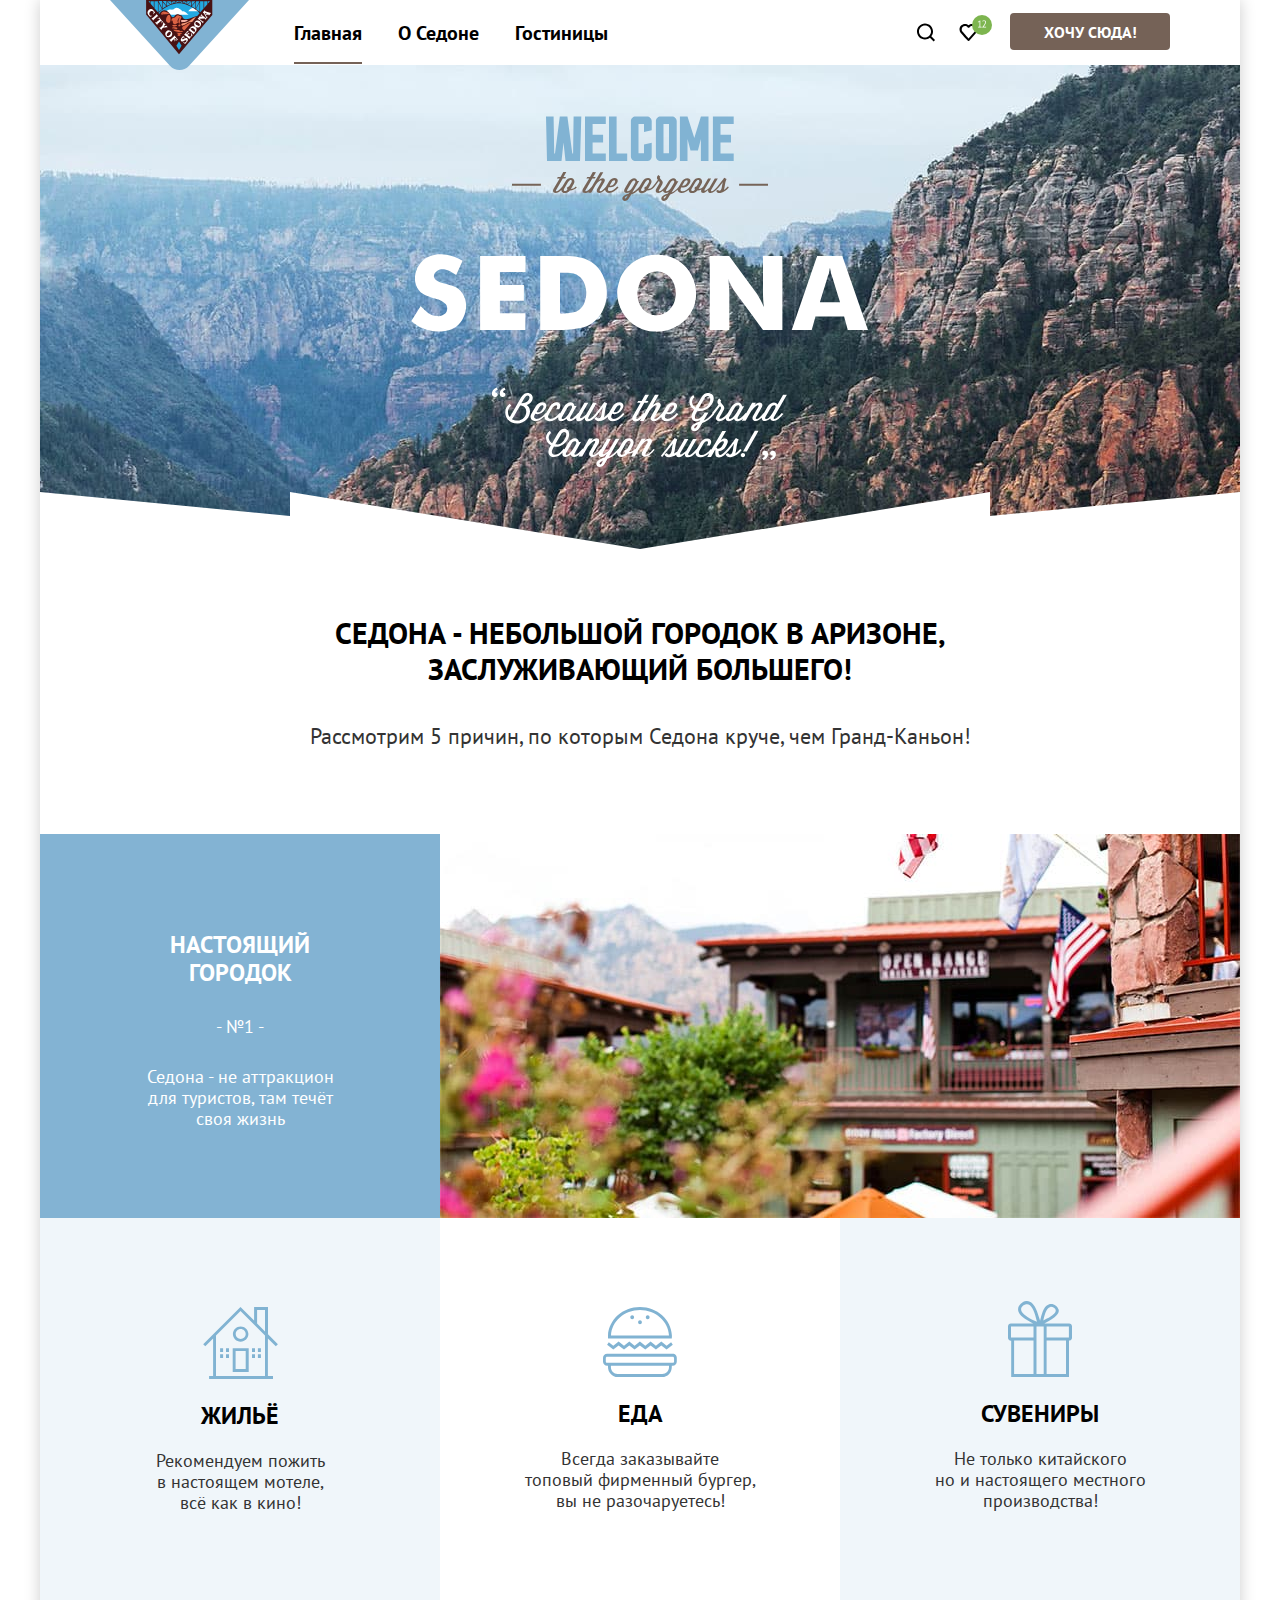
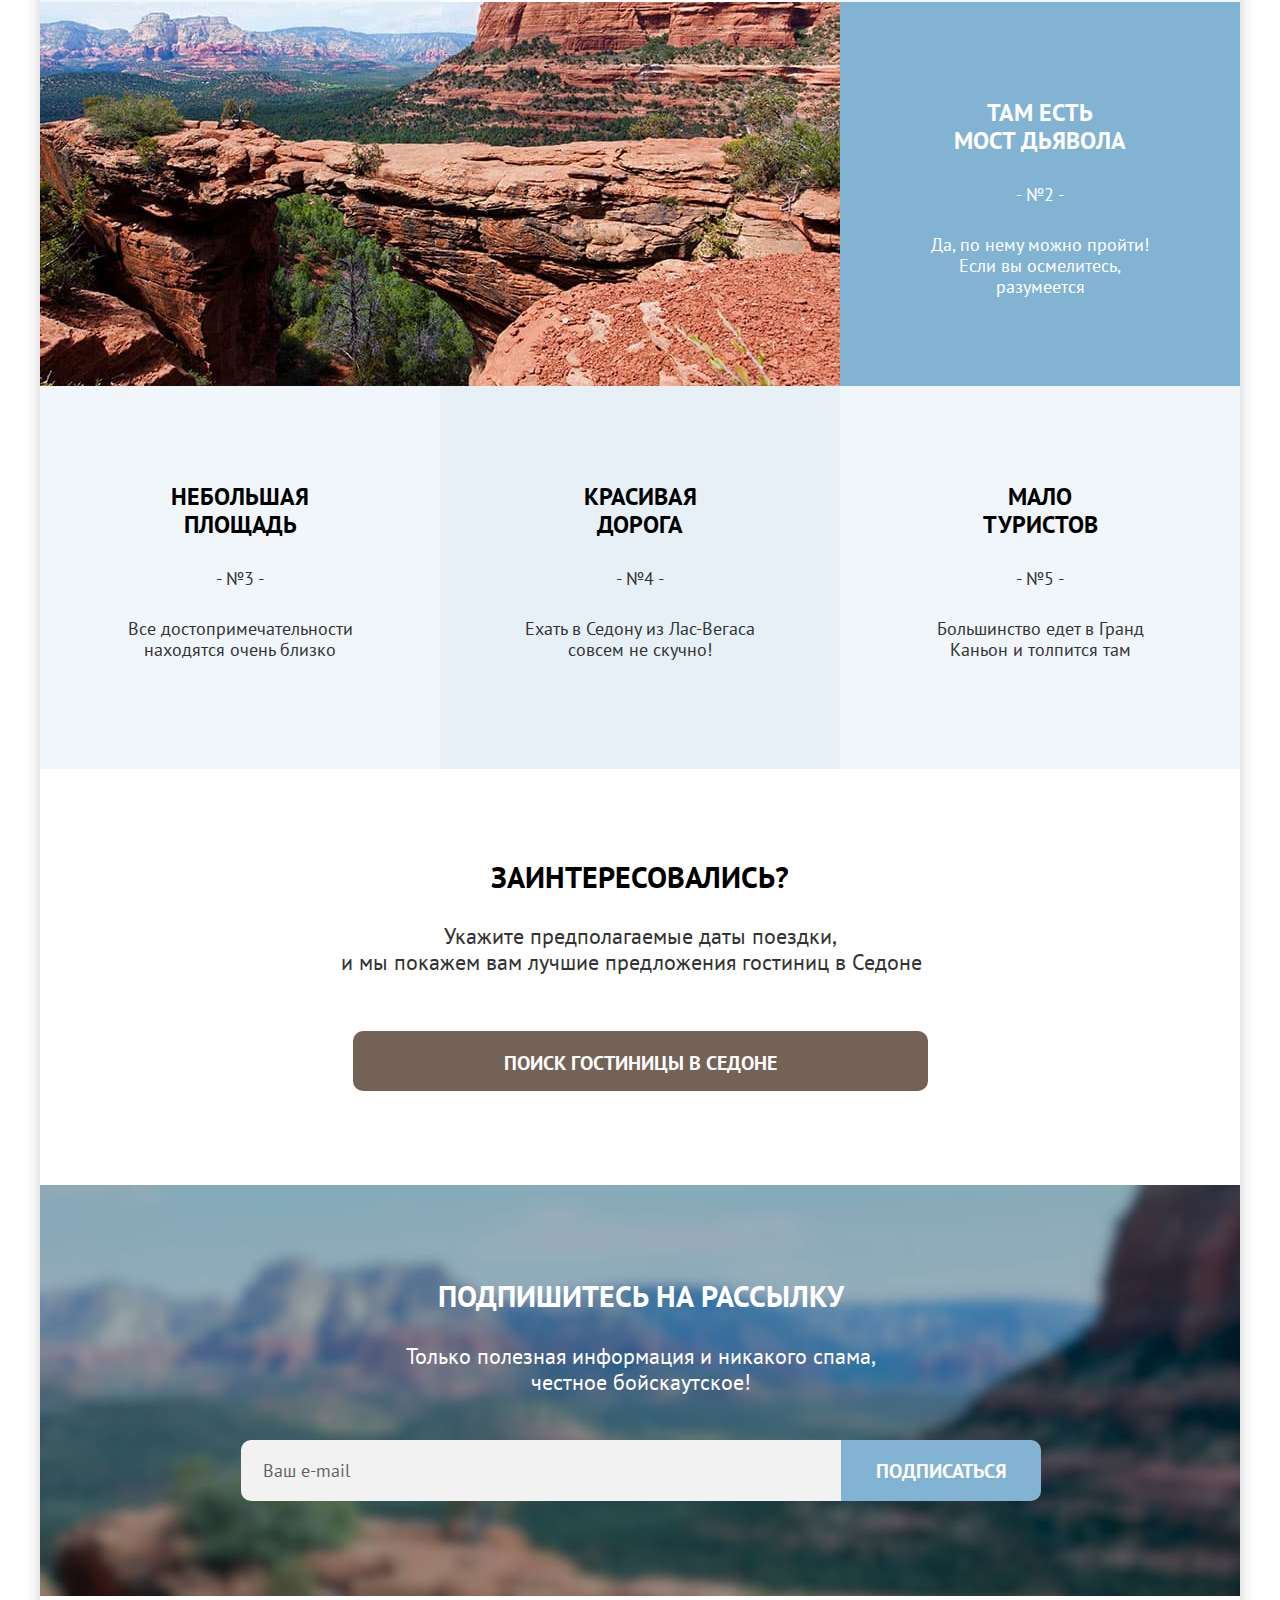
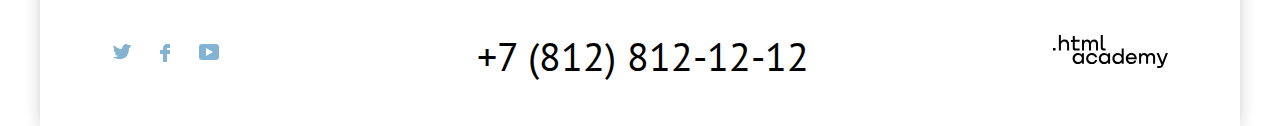
==== commit 6a200d0a: ":heavy_check_mark: Сборка #master" ====
--- a/master/index.html
+++ b/master/index.html
@@ -10,355 +10,358 @@
 </head>
 
 <body>
-  <header class="page-header">
-    <nav class="navigation">
-      <a class="navigation-logo" href="index.html">
-        <img class="page-header-logo" src="images/header/logo.svg" width="139" height="70"
-          alt="Главный логотип сайта Седона.">
-      </a>
-      <ul class="navigation-list navigation-list-menu">
-        <li class="navigation-item">
-          <a class="navigation-link navigation-link-current">Главная</a>
-        </li>
-        <li class="navigation-item">
-          <a class="navigation-link" href="#">О Седоне</a>
-        </li>
-        <li class="navigation-item">
-          <a class="navigation-link" href="catalog.html">Гостиницы</a>
-        </li>
-      </ul>
-      <ul class="navigation-list navigation-list-user">
-        <li class="navigation-item navigation-item-icon">
-          <a class="navigation-link" href="#">
-            <svg class="navigation-icon" aria-hidden="true" focusable="false" width="20" height="19"
-              xmlns="http://www.w3.org/2000/svg">
-              <path fill-rule="evenodd" clip-rule="evenodd"
-                d="m19.026 17.05-3.71-3.7c1.002-1.3 1.704-3 1.704-4.9 0-4.4-3.61-8-8.023-8C4.585.45.975 4.15.975 8.55c0 4.4 3.61 8 8.022 8 1.805 0 3.51-.6 4.914-1.7l3.71 3.7 1.405-1.5Zm-10.029-2.5c-3.309 0-6.017-2.7-6.017-6s2.708-6 6.017-6c3.31 0 6.017 2.7 6.017 6s-2.707 6-6.017 6Z" />
-            </svg>
-            <span class="visually-hidden">Поиск.</span>
-          </a>
-        </li>
-        <li class="navigation-item navigation-item-icon">
-          <a class="navigation-link" href="#">
-            <svg class="navigation-icon" aria-hidden="true" focusable="false" width="44" height="66"
-              xmlns="http://www.w3.org/2000/svg">
-              <path
-                d="M20.444 41c-.301 0-.602-.1-.802-.4-5.416-6.1-6.72-7.5-7.02-7.9-.702-.9-1.103-2.1-1.103-3.3 0-3 2.406-5.4 5.515-5.4 1.304 0 2.507.5 3.51 1.3 1.003-.8 2.307-1.3 3.51-1.3 3.009 0 5.516 2.4 5.516 5.4 0 1.3-.502 2.5-1.304 3.4l-7.02 7.9c-.2.2-.401.3-.802.3Zm-6.017-9.5c.3.4 3.51 4 6.117 6.9l6.218-7c.501-.5.702-1.2.702-2 0-1.8-1.505-3.3-3.31-3.3-1.003 0-2.005.5-2.707 1.3-.301.3-.602.4-.903.4-.3 0-.602-.2-.802-.4-.702-.8-1.705-1.3-2.708-1.3-1.805 0-3.31 1.5-3.31 3.3-.1.9.302 1.6.703 2.1-.1 0-.1 0 0 0Z" />
-              <rect x="24" y="15" width="20" height="20" rx="10" fill="#7DB54F" />
-              <path class="circle-icon"
-                d="M30.13 26.76h1.4v-4.84l.1-.59-.4.47-1.1.79-.38-.51 2.2-1.7h.36v6.38h1.37v.74h-3.55v-.74Zm7.83-4.67c0 .353-.067.717-.2 1.09a6.56 6.56 0 0 1-.51 1.11c-.207.373-.44.74-.7 1.1-.26.353-.52.69-.78 1.01l-.49.43v.04l.64-.11h2.18v.74h-3.98v-.29c.147-.153.323-.343.53-.57a16.081 16.081 0 0 0 1.3-1.63c.22-.313.417-.63.59-.95.18-.32.323-.637.43-.95.107-.313.16-.61.16-.89 0-.327-.093-.597-.28-.81-.187-.22-.47-.33-.85-.33-.253 0-.5.053-.74.16-.24.1-.447.217-.62.35l-.33-.57c.233-.2.51-.357.83-.47.32-.113.663-.17 1.03-.17.287 0 .54.043.76.13.22.08.407.197.56.35.153.153.27.337.35.55.08.207.12.433.12.68Z"
-                fill="#fff" /></svg>
-            <span class="visually-hidden">
-              Избранное.
-            </span>
-          </a>
-        </li>
-        <li class="navigation-item">
-          <button class="header-button" type="button">Хочу сюда!</button>
-        </li>
-      </ul>
-    </nav>
-  </header>
-  <main class="main-container">
-    <div class="main-index-picture">
-      <img class="logo" src="images/largepic/welcome.svg" width="458" height="352"
-        alt="Приветственная надпись слоган Великолепная Седона.">
-      <svg class="main-index-picture-divider" width="1200" height="57" fill="none" xmlns="http://www.w3.org/2000/svg">
-        <path d="M0 57V0l250 24V0l350 57L950 0v24l250-24v57H0Z" fill="#fff" /></svg>
-    </div>
-    <section class="advantages">
-      <h1 class="advantage-intro">СЕДОНА - НЕБОЛЬШОЙ ГОРОДОК В АРИЗОНЕ, <br> ЗАСЛУЖИВАЮЩИЙ БОЛЬШЕГО!</h1>
-      <p class="advantage-reasons">Рассмотрим 5 причин, по которым Седона круче, чем Гранд-Каньон!</p>
-      <h2 class="visually-hidden">
-        Преимущества.
-      </h2>
-      <div class="advantage">
-        <div class="advantage-blue">
-          <h3 class="advantage-title advantage-title-white">
-            НАСТОЯЩИЙ <br> ГОРОДОК
-          </h3>
-          <span class="advantage-number">
-            - №1 -
-          </span>
-          <p class="advantage-description">
-            Седона - не аттракцион <br>
-            для туристов, там течёт <br>
-            своя жизнь
-          </p>
-        </div>
-        <img class="pic-advantage-1" src="images/largepic/photo-advantage-1.jpg" width="800" height="384"
-          alt="Фотография города Седона с фасадами зданий и горами на заднем фоне.">
+  <div class="shadow">
+    <header class="page-header">
+      <nav class="navigation">
+        <a class="navigation-logo">
+          <img class="page-header-logo" src="images/header/logo.svg" width="139" height="70"
+            alt="Главный логотип сайта Седона.">
+        </a>
+        <ul class="navigation-list navigation-list-menu">
+          <li class="navigation-item">
+            <a class="navigation-link navigation-link-current">Главная</a>
+          </li>
+          <li class="navigation-item">
+            <a class="navigation-link" href="#">О Седоне</a>
+          </li>
+          <li class="navigation-item">
+            <a class="navigation-link" href="catalog.html">Гостиницы</a>
+          </li>
+        </ul>
+        <ul class="navigation-list navigation-list-user">
+          <li class="navigation-item navigation-item-icon">
+            <a class="navigation-link" href="#">
+              <svg class="navigation-icon" aria-hidden="true" focusable="false" width="20" height="19"
+                xmlns="http://www.w3.org/2000/svg">
+                <path fill-rule="evenodd" clip-rule="evenodd"
+                  d="m19.026 17.05-3.71-3.7c1.002-1.3 1.704-3 1.704-4.9 0-4.4-3.61-8-8.023-8C4.585.45.975 4.15.975 8.55c0 4.4 3.61 8 8.022 8 1.805 0 3.51-.6 4.914-1.7l3.71 3.7 1.405-1.5Zm-10.029-2.5c-3.309 0-6.017-2.7-6.017-6s2.708-6 6.017-6c3.31 0 6.017 2.7 6.017 6s-2.707 6-6.017 6Z" />
+              </svg>
+              <span class="visually-hidden">Поиск.</span>
+            </a>
+          </li>
+          <li class="navigation-item navigation-item-icon">
+            <a class="navigation-link" href="#">
+              <svg class="navigation-icon" aria-hidden="true" focusable="false" width="44" height="66"
+                xmlns="http://www.w3.org/2000/svg">
+                <path
+                  d="M20.444 41c-.301 0-.602-.1-.802-.4-5.416-6.1-6.72-7.5-7.02-7.9-.702-.9-1.103-2.1-1.103-3.3 0-3 2.406-5.4 5.515-5.4 1.304 0 2.507.5 3.51 1.3 1.003-.8 2.307-1.3 3.51-1.3 3.009 0 5.516 2.4 5.516 5.4 0 1.3-.502 2.5-1.304 3.4l-7.02 7.9c-.2.2-.401.3-.802.3Zm-6.017-9.5c.3.4 3.51 4 6.117 6.9l6.218-7c.501-.5.702-1.2.702-2 0-1.8-1.505-3.3-3.31-3.3-1.003 0-2.005.5-2.707 1.3-.301.3-.602.4-.903.4-.3 0-.602-.2-.802-.4-.702-.8-1.705-1.3-2.708-1.3-1.805 0-3.31 1.5-3.31 3.3-.1.9.302 1.6.703 2.1-.1 0-.1 0 0 0Z" />
+                <rect x="24" y="15" width="20" height="20" rx="10" fill="#7DB54F" />
+                <path class="circle-icon"
+                  d="M30.13 26.76h1.4v-4.84l.1-.59-.4.47-1.1.79-.38-.51 2.2-1.7h.36v6.38h1.37v.74h-3.55v-.74Zm7.83-4.67c0 .353-.067.717-.2 1.09a6.56 6.56 0 0 1-.51 1.11c-.207.373-.44.74-.7 1.1-.26.353-.52.69-.78 1.01l-.49.43v.04l.64-.11h2.18v.74h-3.98v-.29c.147-.153.323-.343.53-.57a16.081 16.081 0 0 0 1.3-1.63c.22-.313.417-.63.59-.95.18-.32.323-.637.43-.95.107-.313.16-.61.16-.89 0-.327-.093-.597-.28-.81-.187-.22-.47-.33-.85-.33-.253 0-.5.053-.74.16-.24.1-.447.217-.62.35l-.33-.57c.233-.2.51-.357.83-.47.32-.113.663-.17 1.03-.17.287 0 .54.043.76.13.22.08.407.197.56.35.153.153.27.337.35.55.08.207.12.433.12.68Z"
+                  fill="#fff" /></svg>
+              <span class="visually-hidden">
+                Избранное.
+              </span>
+            </a>
+          </li>
+          <li class="navigation-item">
+            <button class="header-button" type="button">Хочу сюда!</button>
+          </li>
+        </ul>
+      </nav>
+    </header>
+    <main class="main-container">
+      <div class="main-index-picture">
+        <img class="logo" src="images/largepic/welcome.svg" width="458" height="352"
+          alt="Приветственная надпись слоган Великолепная Седона.">
+        <svg class="main-index-picture-divider" width="1200" height="57" fill="none" xmlns="http://www.w3.org/2000/svg">
+          <path d="M0 57V0l250 24V0l350 57L950 0v24l250-24v57H0Z" fill="#fff" /></svg>
       </div>
-      <ul class="advantage-list">
-        <li class="advantage-item-with-pic advantage-item-dark-grey">
-          <img class="advantage-title-pic" src="images/icons/icon-house.svg" width="75" height="72" alt="Дом.">
-          <h3 class="advantage-title">
-            ЖИЛЬЁ
-          </h3>
-          <p class="advantage-description">
-            Рекомендуем пожить <br>
-            в настоящем мотеле, <br>
-            всё как в кино!
-          </p>
-        </li>
-        <li class="advantage-item-with-pic advantage-item-white">
-          <img class="advantage-title-pic" src="images/icons/icon-burger.svg" width="74" height="70" alt="Бургер.">
-          <h3 class="advantage-title">
-            ЕДА
-          </h3>
-          <p class="advantage-description">
-            Всегда заказывайте <br>
-            топовый фирменный бургер, <br>
-            вы не разочаруетесь!
-          </p>
-        </li>
-        <li class="advantage-item-with-pic advantage-item-dark-grey present">
-          <img class="advantage-title-pic" src="images/icons/icon-present.svg" width="64" height="76"
-            alt="Подарочная коробка с лентой.">
-          <h3 class="advantage-title">
-            Сувениры
-          </h3>
-          <p class="advantage-description">
-            Не только китайского <br>
-            но и настоящего местного <br>
-            производства!
-          </p>
-        </li>
-      </ul>
-      <div class="advantage">
-        <img class="pic-advantage-2" src="images/largepic/photo-advantage-2.jpg" width="800" height="384"
-          alt="Фотография моста Дьявола.">
-        <div class="advantage-blue">
-          <h3 class="advantage-title advantage-title-white">
-            ТАМ ЕСТЬ <br> МОСТ ДЬЯВОЛА
-          </h3>
-          <span class="advantage-number">
-            - №2 -
-          </span>
-          <p class="advantage-description">
-            Да, по нему можно пройти!<br>
-            Если вы осмелитесь,<br>
-            разумеется
-          </p>
-        </div>
-      </div>
-      <ul class="advantage-list">
-        <li class="advantage-item-3-5 advantage-item-white-grey">
-          <h3 class="advantage-title">
-            НЕБОЛЬШАЯ <br> ПЛОЩАДЬ
-          </h3>
-          <span class="advantage-number">
-            - №3 -
-          </span>
-          <p class="advantage-description">
-            Все достопримечательности <br>
-            находятся очень близко
-          </p>
-        </li>
-        <li class="advantage-item-3-5 advantage-item-blue-gray">
-          <h3 class="advantage-title">
-            КРАСИВАЯ <br> ДОРОГА
-          </h3>
-          <span class="advantage-number">
-            - №4 -
-          </span>
-          <p class="advantage-description">
-            Если ехать в Седону из Лас-Вегаса <br>
-            совсем не скучно!
-          </p>
-        </li>
-        <li class="advantage-item-3-5 advantage-item-white-grey">
-          <h3 class="advantage-title">
-            МАЛО <br> ТУРИСТОВ
-          </h3>
-          <span class="advantage-number">
-            - №5 -
-          </span>
-          <p class="advantage-description">
-            Большинство едет в Гранд <br>
-            Каньон и толпится там
-          </p>
-        </li>
-      </ul>
-    </section>
-    <section class="search">
-      <h2 class="search-title">
-        ЗАИНТЕРЕСОВАЛИСЬ?
-      </h2>
-      <p class="search-text">
-        Укажите предполагаемые даты поездки, <br>
-        и мы покажем вам лучшие предложения гостиниц в Седоне
-      </p>
-      <div>
-        <button class="btn-search" type="button">Поиск гостиницы в Седоне</button>
-      </div>
-    </section>
-  </main>
-  <footer class="page-footer">
-    <section class="footer-distribution">
-      <div class="footer-distribution-container">
-        <h2 class="distribution-title">
-          ПОДПИШИТЕСЬ НА РАССЫЛКУ
+      <section class="advantages">
+        <h1 class="advantage-intro">СЕДОНА - НЕБОЛЬШОЙ ГОРОДОК В АРИЗОНЕ, <br> ЗАСЛУЖИВАЮЩИЙ БОЛЬШЕГО!</h1>
+        <p class="advantage-reasons">Рассмотрим 5 причин, по которым Седона круче, чем Гранд-Каньон!</p>
+        <h2 class="visually-hidden">
+          Преимущества.
         </h2>
-        <p class="distribution-text">
-          Только полезная информация и никакого спама, <br>
-          честное бойскаутское!
-        </p>
-        <form class="distribution-form" action="https://echo.htmlacademy.ru/" method="post">
-          <label for="white-email" class="visually-hidden">
-            Ваш e-mail. </label>
-          <input class="distribution-write" id="white-email" type="email" name="distribution-email"
-            placeholder="Ваш e-mail">
-          <button class="button-distribution" type="submit">
-            Подписаться
-          </button>
-        </form>
-      </div>
-    </section>
-    <div class="page-footer-container">
-      <section class="footer-social">
-        <h2 class="visually-hidden">Наши социальные сети.</h2>
-        <ul class="footer-social-list">
-          <li class="footer-social-item icon-twitter">
-            <a class="button-social button-twitter" href="https://twitter.com/htmlacademy_ru">
-              <svg class="social-icon-svg" aria-hidden="true" focusable="false" width="18" height="15"
-                xmlns="http://www.w3.org/2000/svg">
-                <path fill-rule="evenodd" clip-rule="evenodd" class="social-icon"
-                  d="M12 .18c1.8-.495 2.4.096 3 .988.7-.198 2.3.198 3 0 0 .892-.7.69-1 .988.7.099 1 0 1 0-.2.99-1.4 1.777-2 1.976-.2 6.737-2.7 10.965-10 10.866H5c-.4 0-4.2-.588-5-1.975 2.4.198 4.1-.196 5-.988-1-.298-2.7-.487-3-2.964.4.1.3.1 1 0C1.7 8.278.9 7.299 1 5.119c.3.298.7.988 1 .988-.8-.198-2.1-3.354-1-4.94C2.9 3.05 5.4 4.922 9 5.12 9.2 2.742 10.1.775 12 .18Z"
-                  fill="#83B3D3" /></svg>
-              <span class="visually-hidden">Твиттер.</span>
-            </a>
-          </li>
-          <li class="footer-social-item">
-            <a class="button-social button-facebook" href="https://www.facebook.com/htmlacademy">
-              <svg class="social-icon-svg" aria-hidden="true" focusable="false" width="10" height="18" fill="none"
-                xmlns="http://www.w3.org/2000/svg">
-                <path fill-rule="evenodd" clip-rule="evenodd" class="social-icon"
-                  d="M7 0C4.8 0 3 1.8 3 4v2H0v4h3v8h4v-8h3V6H7V4h3V0H7Z" fill="#83B3D3" /></svg>
-              <span class="visually-hidden">Фейсбук.</span>
-            </a>
-          </li>
-          <li class="footer-social-item">
-            <a class="button-social button-youtube" href="https://www.youtube.com/c/HTMLAcademyRUS">
-              <svg class="social-icon-svg" aria-hidden="true" focusable="false" width="20" height="16" fill="none"
-                xmlns="http://www.w3.org/2000/svg">
-                <path fill-rule="evenodd" clip-rule="evenodd" class="social-icon"
-                  d="M17 0H3C1.308 0 0 1.3 0 3v10c0 1.8 1.308 3 3 3h14c1.492 0 3-1.3 3-3V3c-.199-1.7-1.308-3-3-3ZM7 12V4l7 4-7 4Z"
-                  fill="#83B3D3" /></svg>
-              <span class="visually-hidden">Ютуб.</span>
-            </a>
+        <div class="advantage">
+          <div class="advantage-blue">
+            <h3 class="advantage-title advantage-title-white">
+              НАСТОЯЩИЙ <br> ГОРОДОК
+            </h3>
+            <span class="advantage-number">
+              - №1 -
+            </span>
+            <p class="advantage-description">
+              Седона - не аттракцион <br>
+              для туристов, там течёт <br>
+              своя жизнь
+            </p>
+          </div>
+          <img class="pic-advantage-1" src="images/largepic/photo-advantage-1.jpg" width="800" height="384"
+            alt="Фотография города Седона с фасадами зданий и горами на заднем фоне.">
+        </div>
+        <ul class="advantage-list">
+          <li class="advantage-item-with-pic advantage-item-dark-grey">
+            <img class="advantage-title-pic" src="images/icons/icon-house.svg" width="75" height="72" alt="Дом.">
+            <h3 class="advantage-title">
+              ЖИЛЬЁ
+            </h3>
+            <p class="advantage-description">
+              Рекомендуем пожить <br>
+              в настоящем мотеле, <br>
+              всё как в кино!
+            </p>
+          </li>
+          <li class="advantage-item-with-pic advantage-item-white">
+            <img class="advantage-title-pic" src="images/icons/icon-burger.svg" width="74" height="70" alt="Бургер.">
+            <h3 class="advantage-title">
+              ЕДА
+            </h3>
+            <p class="advantage-description">
+              Всегда заказывайте <br>
+              топовый фирменный бургер, <br>
+              вы не разочаруетесь!
+            </p>
+          </li>
+          <li class="advantage-item-with-pic advantage-item-dark-grey present">
+            <img class="advantage-title-pic" src="images/icons/icon-present.svg" width="64" height="76"
+              alt="Подарочная коробка с лентой.">
+            <h3 class="advantage-title">
+              СУВЕНИРЫ
+            </h3>
+            <p class="advantage-description">
+              Не только китайского <br>
+              но и настоящего местного <br>
+              производства!
+            </p>
+          </li>
+        </ul>
+        <div class="advantage">
+          <img class="pic-advantage-2" src="images/largepic/photo-advantage-2.jpg" width="800" height="384"
+            alt="Фотография моста Дьявола.">
+          <div class="advantage-blue">
+            <h3 class="advantage-title advantage-title-white">
+              ТАМ ЕСТЬ <br> МОСТ ДЬЯВОЛА
+            </h3>
+            <span class="advantage-number">
+              - №2 -
+            </span>
+            <p class="advantage-description">
+              Да, по нему можно пройти!<br>
+              Если вы осмелитесь,<br>
+              разумеется
+            </p>
+          </div>
+        </div>
+        <ul class="advantage-list">
+          <li class="advantage-item-3-5 advantage-item-white-grey">
+            <h3 class="advantage-title">
+              НЕБОЛЬШАЯ <br> ПЛОЩАДЬ
+            </h3>
+            <span class="advantage-number">
+              - №3 -
+            </span>
+            <p class="advantage-description">
+              Все достопримечательности <br>
+              находятся очень близко
+            </p>
+          </li>
+          <li class="advantage-item-3-5 advantage-item-blue-gray">
+            <h3 class="advantage-title">
+              КРАСИВАЯ <br> ДОРОГА
+            </h3>
+            <span class="advantage-number">
+              - №4 -
+            </span>
+            <p class="advantage-description">
+              Ехать в Седону из Лас-Вегаса <br>
+              совсем не скучно!
+            </p>
+          </li>
+          <li class="advantage-item-3-5 advantage-item-white-grey">
+            <h3 class="advantage-title">
+              МАЛО <br> ТУРИСТОВ
+            </h3>
+            <span class="advantage-number">
+              - №5 -
+            </span>
+            <p class="advantage-description">
+              Большинство едет в Гранд <br>
+              Каньон и толпится там
+            </p>
           </li>
         </ul>
       </section>
-      <div class="footer-number">
-        <a class="footer-number-nolink" href="tel:+78128121212">+7(812) 812-12-12</a>
+      <section class="search">
+        <h2 class="search-title">
+          ЗАИНТЕРЕСОВАЛИСЬ?
+        </h2>
+        <p class="search-text">
+          Укажите предполагаемые даты поездки,
+        </p>
+        <p class="search-text-second-string">и мы покажем вам лучшие предложения гостиниц в Седоне</p>
+        <div>
+          <button class="btn-search" type="button">Поиск гостиницы в Седоне</button>
+        </div>
+      </section>
+    </main>
+    <footer class="page-footer">
+      <section class="footer-distribution">
+        <div class="footer-distribution-container">
+          <h2 class="distribution-title">
+            ПОДПИШИТЕСЬ НА РАССЫЛКУ
+          </h2>
+          <p class="distribution-text">
+            Только полезная информация и никакого спама, <br>
+            честное бойскаутское!
+          </p>
+          <form class="distribution-form" action="https://echo.htmlacademy.ru/" method="post">
+            <label for="white-email" class="visually-hidden">
+              Ваш e-mail. </label>
+            <input class="distribution-write" id="white-email" type="email" name="distribution-email"
+              placeholder="Ваш e-mail">
+            <button class="button-distribution" type="submit">
+              Подписаться
+            </button>
+          </form>
+        </div>
+      </section>
+      <div class="page-footer-container">
+        <section class="footer-social">
+          <h2 class="visually-hidden">Наши социальные сети.</h2>
+          <ul class="footer-social-list">
+            <li class="footer-social-item icon-twitter">
+              <a class="button-social button-twitter" href="https://twitter.com/htmlacademy_ru">
+                <svg class="social-icon-svg" aria-hidden="true" focusable="false" width="18" height="15"
+                  xmlns="http://www.w3.org/2000/svg">
+                  <path fill-rule="evenodd" clip-rule="evenodd" class="social-icon"
+                    d="M12 .18c1.8-.495 2.4.096 3 .988.7-.198 2.3.198 3 0 0 .892-.7.69-1 .988.7.099 1 0 1 0-.2.99-1.4 1.777-2 1.976-.2 6.737-2.7 10.965-10 10.866H5c-.4 0-4.2-.588-5-1.975 2.4.198 4.1-.196 5-.988-1-.298-2.7-.487-3-2.964.4.1.3.1 1 0C1.7 8.278.9 7.299 1 5.119c.3.298.7.988 1 .988-.8-.198-2.1-3.354-1-4.94C2.9 3.05 5.4 4.922 9 5.12 9.2 2.742 10.1.775 12 .18Z"
+                    fill="#83B3D3" /></svg>
+                <span class="visually-hidden">Твиттер.</span>
+              </a>
+            </li>
+            <li class="footer-social-item">
+              <a class="button-social button-facebook" href="https://www.facebook.com/htmlacademy">
+                <svg class="social-icon-svg" aria-hidden="true" focusable="false" width="10" height="18" fill="none"
+                  xmlns="http://www.w3.org/2000/svg">
+                  <path fill-rule="evenodd" clip-rule="evenodd" class="social-icon"
+                    d="M7 0C4.8 0 3 1.8 3 4v2H0v4h3v8h4v-8h3V6H7V4h3V0H7Z" fill="#83B3D3" /></svg>
+                <span class="visually-hidden">Фейсбук.</span>
+              </a>
+            </li>
+            <li class="footer-social-item">
+              <a class="button-social button-youtube" href="https://www.youtube.com/c/HTMLAcademyRUS">
+                <svg class="social-icon-svg" aria-hidden="true" focusable="false" width="20" height="16" fill="none"
+                  xmlns="http://www.w3.org/2000/svg">
+                  <path fill-rule="evenodd" clip-rule="evenodd" class="social-icon"
+                    d="M17 0H3C1.308 0 0 1.3 0 3v10c0 1.8 1.308 3 3 3h14c1.492 0 3-1.3 3-3V3c-.199-1.7-1.308-3-3-3ZM7 12V4l7 4-7 4Z"
+                    fill="#83B3D3" /></svg>
+                <span class="visually-hidden">Ютуб.</span>
+              </a>
+            </li>
+          </ul>
+        </section>
+        <div class="footer-number">
+          <a class="footer-number-nolink" href="tel:+78128121212">+7 (812) 812-12-12</a>
+        </div>
+        <p class="footer-html-academy">
+          <a class="footer-html-academy-pic" href="https://htmlacademy.ru/">
+            <svg aria-hidden="true" focusable="false" width="115" height="34" fill="none"
+              xmlns="http://www.w3.org/2000/svg">
+              <path fill-rule="evenodd" clip-rule="evenodd" class="html-academy-pic"
+                d="M0 12.9v2.6h2.5v-2.6H0ZM11.6 4.5c-1.6 0-2.8.7-3.6 1.7h-.1V0h-2v15.5h2v-5.3c0-2.1 1.3-3.6 3.3-3.6 1.8 0 2.9 1.4 2.9 3.2v5.7h2V9.4c.1-3-1.8-4.9-4.5-4.9ZM26.6 4.8h-4.8V1.1h-2v3.8h-1.9v2h1.9v6c0 1.7 1 2.7 2.7 2.7h4.1v-2h-3.7c-.7 0-1.1-.4-1.1-1.1V6.8h4.8v-2ZM41.1 4.6c-1.6 0-2.9.8-3.5 2.1h-.1c-.6-1.2-1.8-2.1-3.4-2.1-1.4 0-2.5.8-3.1 1.8h-.1V4.8H29v10.6h2V10c0-2 1-3.5 2.6-3.5 1.5 0 2.4 1 2.4 2.6v6.3h2V9.8c0-2.4 1.4-3.3 2.6-3.3 1.5 0 2.4 1 2.4 2.6v6.3h2V8.9c.1-2.5-1.4-4.3-3.9-4.3ZM47.8 12.7c0 1.7 1 2.7 2.8 2.7h2v-2h-1.7c-.7 0-1.1-.4-1.1-1.1V0h-2v12.7ZM28.9 19.7c-.9-1.1-2.2-1.8-3.9-1.8-3.1 0-5.4 2.3-5.4 5.6s2.3 5.6 5.4 5.6c1.8 0 3-.8 3.8-1.9h.1v1.6h2V18.2h-2v1.5Zm-3.6 7.4c-2.2 0-3.6-1.6-3.6-3.6s1.4-3.6 3.6-3.6 3.6 1.6 3.6 3.6c0 1.9-1.4 3.6-3.6 3.6ZM44.2 22c-.5-2.4-2.6-4.1-5.4-4.1-3.4 0-5.6 2.5-5.6 5.6 0 3.1 2.2 5.6 5.6 5.6 2.8 0 4.9-1.8 5.4-4.2h-2.1c-.4 1.3-1.7 2.3-3.3 2.3-2.2 0-3.6-1.6-3.6-3.6s1.4-3.6 3.6-3.6c1.6 0 2.8 1 3.3 2.2h2.1V22ZM55.1 19.7c-.9-1.1-2.2-1.8-3.9-1.8-3.1 0-5.4 2.3-5.4 5.6s2.3 5.6 5.4 5.6c1.8 0 3-.8 3.8-1.9h.1v1.6h2V18.2h-2v1.5Zm-3.6 7.4c-2.2 0-3.6-1.6-3.6-3.6s1.4-3.6 3.6-3.6 3.6 1.6 3.6 3.6c0 1.9-1.5 3.6-3.6 3.6ZM68.7 19.8c-.9-1.1-2.2-1.9-3.9-1.9-3.1 0-5.4 2.3-5.4 5.6s2.2 5.6 5.4 5.6c1.7 0 3-.8 3.8-1.8h.1v1.5h2V13.4h-2v6.4Zm-3.6 7.3c-2.2 0-3.6-1.6-3.6-3.6s1.4-3.6 3.6-3.6 3.6 1.6 3.6 3.6c-.1 2-1.5 3.6-3.6 3.6ZM78.3 17.9c-3.3 0-5.5 2.5-5.5 5.6 0 3 2.1 5.6 5.5 5.6 2.5 0 4.5-1.3 5.2-3.6h-2.1c-.5 1-1.6 1.6-3 1.6-1.9 0-3.3-1.3-3.4-2.9h8.8c.2-3.6-2-6.3-5.5-6.3Zm0 1.9c1.7 0 3 1 3.3 2.6h-6.5c.3-1.5 1.5-2.6 3.2-2.6ZM98.2 17.9c-1.6 0-2.9.8-3.6 2h-.1c-.6-1.2-1.8-2-3.4-2-1.4 0-2.5.7-3.1 1.8v-1.5h-1.9v10.6h2v-5.4c0-2 1-3.4 2.6-3.5 1.5 0 2.4 1 2.4 2.6v6.3h2v-5.6c0-2.4 1.4-3.3 2.6-3.3 1.5 0 2.4 1 2.4 2.6v6.3h2v-6.5c.1-2.6-1.4-4.4-3.9-4.4ZM109.4 27l-3.6-8.9h-2.2l4.8 11.6c-.3.9-.7 1.2-1.7 1.2h-2.5v2h2.5c1.8 0 2.8-.8 3.5-2.6l4.7-12.2h-2.1l-3.4 8.9Z"
+                fill="#000" /></svg>
+            <span class="visually-hidden">alt="Разработано HTML академией.</span>
+
+          </a>
+        </p>
       </div>
-      <p class="footer-html-academy">
-        <a class="footer-html-academy-pic" href="https://htmlacademy.ru/">
-          <svg aria-hidden="true" focusable="false" width="115" height="34" fill="none"
-            xmlns="http://www.w3.org/2000/svg">
-            <path fill-rule="evenodd" clip-rule="evenodd" class="html-academy-pic"
-              d="M0 12.9v2.6h2.5v-2.6H0ZM11.6 4.5c-1.6 0-2.8.7-3.6 1.7h-.1V0h-2v15.5h2v-5.3c0-2.1 1.3-3.6 3.3-3.6 1.8 0 2.9 1.4 2.9 3.2v5.7h2V9.4c.1-3-1.8-4.9-4.5-4.9ZM26.6 4.8h-4.8V1.1h-2v3.8h-1.9v2h1.9v6c0 1.7 1 2.7 2.7 2.7h4.1v-2h-3.7c-.7 0-1.1-.4-1.1-1.1V6.8h4.8v-2ZM41.1 4.6c-1.6 0-2.9.8-3.5 2.1h-.1c-.6-1.2-1.8-2.1-3.4-2.1-1.4 0-2.5.8-3.1 1.8h-.1V4.8H29v10.6h2V10c0-2 1-3.5 2.6-3.5 1.5 0 2.4 1 2.4 2.6v6.3h2V9.8c0-2.4 1.4-3.3 2.6-3.3 1.5 0 2.4 1 2.4 2.6v6.3h2V8.9c.1-2.5-1.4-4.3-3.9-4.3ZM47.8 12.7c0 1.7 1 2.7 2.8 2.7h2v-2h-1.7c-.7 0-1.1-.4-1.1-1.1V0h-2v12.7ZM28.9 19.7c-.9-1.1-2.2-1.8-3.9-1.8-3.1 0-5.4 2.3-5.4 5.6s2.3 5.6 5.4 5.6c1.8 0 3-.8 3.8-1.9h.1v1.6h2V18.2h-2v1.5Zm-3.6 7.4c-2.2 0-3.6-1.6-3.6-3.6s1.4-3.6 3.6-3.6 3.6 1.6 3.6 3.6c0 1.9-1.4 3.6-3.6 3.6ZM44.2 22c-.5-2.4-2.6-4.1-5.4-4.1-3.4 0-5.6 2.5-5.6 5.6 0 3.1 2.2 5.6 5.6 5.6 2.8 0 4.9-1.8 5.4-4.2h-2.1c-.4 1.3-1.7 2.3-3.3 2.3-2.2 0-3.6-1.6-3.6-3.6s1.4-3.6 3.6-3.6c1.6 0 2.8 1 3.3 2.2h2.1V22ZM55.1 19.7c-.9-1.1-2.2-1.8-3.9-1.8-3.1 0-5.4 2.3-5.4 5.6s2.3 5.6 5.4 5.6c1.8 0 3-.8 3.8-1.9h.1v1.6h2V18.2h-2v1.5Zm-3.6 7.4c-2.2 0-3.6-1.6-3.6-3.6s1.4-3.6 3.6-3.6 3.6 1.6 3.6 3.6c0 1.9-1.5 3.6-3.6 3.6ZM68.7 19.8c-.9-1.1-2.2-1.9-3.9-1.9-3.1 0-5.4 2.3-5.4 5.6s2.2 5.6 5.4 5.6c1.7 0 3-.8 3.8-1.8h.1v1.5h2V13.4h-2v6.4Zm-3.6 7.3c-2.2 0-3.6-1.6-3.6-3.6s1.4-3.6 3.6-3.6 3.6 1.6 3.6 3.6c-.1 2-1.5 3.6-3.6 3.6ZM78.3 17.9c-3.3 0-5.5 2.5-5.5 5.6 0 3 2.1 5.6 5.5 5.6 2.5 0 4.5-1.3 5.2-3.6h-2.1c-.5 1-1.6 1.6-3 1.6-1.9 0-3.3-1.3-3.4-2.9h8.8c.2-3.6-2-6.3-5.5-6.3Zm0 1.9c1.7 0 3 1 3.3 2.6h-6.5c.3-1.5 1.5-2.6 3.2-2.6ZM98.2 17.9c-1.6 0-2.9.8-3.6 2h-.1c-.6-1.2-1.8-2-3.4-2-1.4 0-2.5.7-3.1 1.8v-1.5h-1.9v10.6h2v-5.4c0-2 1-3.4 2.6-3.5 1.5 0 2.4 1 2.4 2.6v6.3h2v-5.6c0-2.4 1.4-3.3 2.6-3.3 1.5 0 2.4 1 2.4 2.6v6.3h2v-6.5c.1-2.6-1.4-4.4-3.9-4.4ZM109.4 27l-3.6-8.9h-2.2l4.8 11.6c-.3.9-.7 1.2-1.7 1.2h-2.5v2h2.5c1.8 0 2.8-.8 3.5-2.6l4.7-12.2h-2.1l-3.4 8.9Z"
-              fill="#000" /></svg>
-          <span class="visually-hidden">alt="Разработано HTML академией.</span>
-
-        </a>
-      </p>
-    </div>
-  </footer>
-  <div class="modal-container modal-container-close">
-    <div class="modal modal-search">
-      <button class="modal-close-button">
-        <span class="visually-hidden">Закрыть</span>
-      </button>
-      <section class="modal-content">
-        <h2 class="modal-title">ПОИСК ГОСТИНИЦ В СЕДОНЕ</h2>
-        <form class="auth-form" action="https://echo.htmlacademy.ru/" method="post">
-          <p class="field-group">
-            <label class="enter-date" for="arrival-date-id">Дата заезда:
-              <svg class="calendar" width="15" height="15" fill="none" xmlns="http://www.w3.org/2000/svg">
-                <g opacity=".3" fill="#000">
-                  <path d="M5.5 10c.3 0 .5-.2.5-.5S5.8 9 5.5 9s-.5.2-.5.5.2.5.5.5Z" />
-                  <path
-                    d="M14 2h-2V0h-1v2H4V0H3v2H1c-.6 0-1 .4-1 1v11c0 .5.4 1 1 1h13c.5 0 1-.5 1-1V3c0-.6-.5-1-1-1Zm0 12H1V7h13v7ZM1 6V3h2v2h1V3h7v2h1V3h2v3H1Z" />
-                  <path
-                    d="M7.5 10c.3 0 .5-.2.5-.5S7.8 9 7.5 9s-.5.2-.5.5.2.5.5.5ZM9.5 10c.3 0 .5-.2.5-.5S9.8 9 9.5 9s-.5.2-.5.5.2.5.5.5ZM5.5 11c-.3 0-.5.2-.5.5s.2.5.5.5.5-.2.5-.5-.2-.5-.5-.5ZM3.5 10c.3 0 .5-.2.5-.5S3.8 9 3.5 9s-.5.2-.5.5.2.5.5.5ZM3.5 11c-.3 0-.5.2-.5.5s.2.5.5.5.5-.2.5-.5-.2-.5-.5-.5ZM7.5 11c-.3 0-.5.2-.5.5s.2.5.5.5.5-.2.5-.5-.2-.5-.5-.5ZM9.5 11c-.3 0-.5.2-.5.5s.2.5.5.5.5-.2.5-.5-.2-.5-.5-.5ZM11.5 10c.3 0 .5-.2.5-.5s-.2-.5-.5-.5-.5.2-.5.5.2.5.5.5ZM11.5 11c-.3 0-.5.2-.5.5s.2.5.5.5.5-.2.5-.5-.2-.5-.5-.5Z" />
-                </g>
-              </svg>
-            </label>
-            <input class="enter-date-field" type="text" id="arrival-date-id" name="arrival-date"
-              placeholder="Укажите дату">
-            <span class="under-text under-text-error">
-              Мы не можем отправить вас в прошлое.
-            </span>
-          </p>
-          <p class="field-group">
-            <label class="enter-date" for="departure-date-id">Дата выезда:
-              <svg class="calendar" width="15" height="15" fill="none" xmlns="http://www.w3.org/2000/svg">
-                <g opacity=".3" fill="#000">
-                  <path d="M5.5 10c.3 0 .5-.2.5-.5S5.8 9 5.5 9s-.5.2-.5.5.2.5.5.5Z" />
-                  <path
-                    d="M14 2h-2V0h-1v2H4V0H3v2H1c-.6 0-1 .4-1 1v11c0 .5.4 1 1 1h13c.5 0 1-.5 1-1V3c0-.6-.5-1-1-1Zm0 12H1V7h13v7ZM1 6V3h2v2h1V3h7v2h1V3h2v3H1Z" />
-                  <path
-                    d="M7.5 10c.3 0 .5-.2.5-.5S7.8 9 7.5 9s-.5.2-.5.5.2.5.5.5ZM9.5 10c.3 0 .5-.2.5-.5S9.8 9 9.5 9s-.5.2-.5.5.2.5.5.5ZM5.5 11c-.3 0-.5.2-.5.5s.2.5.5.5.5-.2.5-.5-.2-.5-.5-.5ZM3.5 10c.3 0 .5-.2.5-.5S3.8 9 3.5 9s-.5.2-.5.5.2.5.5.5ZM3.5 11c-.3 0-.5.2-.5.5s.2.5.5.5.5-.2.5-.5-.2-.5-.5-.5ZM7.5 11c-.3 0-.5.2-.5.5s.2.5.5.5.5-.2.5-.5-.2-.5-.5-.5ZM9.5 11c-.3 0-.5.2-.5.5s.2.5.5.5.5-.2.5-.5-.2-.5-.5-.5ZM11.5 10c.3 0 .5-.2.5-.5s-.2-.5-.5-.5-.5.2-.5.5.2.5.5.5ZM11.5 11c-.3 0-.5.2-.5.5s.2.5.5.5.5-.2.5-.5-.2-.5-.5-.5Z" />
-                </g>
-              </svg>
-            </label>
-            <input class="enter-date-field" type="text" id="departure-date-id" name="departure-date"
-              placeholder="Укажите дату">
-            <span class="under-text">
-              На эти даты есть свободные номера. Пока есть.
-            </span>
-          </p>
-          <div class="field-group-count-container">
-            <div class="field-group-count">
-              <label class="field-group-adults" for="adults">Взрослые:
+    </footer>
+    <div class="modal-container modal-container-close">
+      <div class="modal modal-search">
+        <button class="modal-close-button" type="button">
+          <span class="visually-hidden">Закрыть</span>
+        </button>
+        <section class="modal-content">
+          <h2 class="modal-title">ПОИСК ГОСТИНИЦ В СЕДОНЕ</h2>
+          <form class="auth-form" action="https://echo.htmlacademy.ru/" method="post">
+            <p class="field-group">
+              <label class="enter-date" for="arrival-date-id">Дата заезда:
+                <svg class="calendar" width="15" height="15" fill="none" xmlns="http://www.w3.org/2000/svg">
+                  <g opacity=".3" fill="#000">
+                    <path d="M5.5 10c.3 0 .5-.2.5-.5S5.8 9 5.5 9s-.5.2-.5.5.2.5.5.5Z" />
+                    <path
+                      d="M14 2h-2V0h-1v2H4V0H3v2H1c-.6 0-1 .4-1 1v11c0 .5.4 1 1 1h13c.5 0 1-.5 1-1V3c0-.6-.5-1-1-1Zm0 12H1V7h13v7ZM1 6V3h2v2h1V3h7v2h1V3h2v3H1Z" />
+                    <path
+                      d="M7.5 10c.3 0 .5-.2.5-.5S7.8 9 7.5 9s-.5.2-.5.5.2.5.5.5ZM9.5 10c.3 0 .5-.2.5-.5S9.8 9 9.5 9s-.5.2-.5.5.2.5.5.5ZM5.5 11c-.3 0-.5.2-.5.5s.2.5.5.5.5-.2.5-.5-.2-.5-.5-.5ZM3.5 10c.3 0 .5-.2.5-.5S3.8 9 3.5 9s-.5.2-.5.5.2.5.5.5ZM3.5 11c-.3 0-.5.2-.5.5s.2.5.5.5.5-.2.5-.5-.2-.5-.5-.5ZM7.5 11c-.3 0-.5.2-.5.5s.2.5.5.5.5-.2.5-.5-.2-.5-.5-.5ZM9.5 11c-.3 0-.5.2-.5.5s.2.5.5.5.5-.2.5-.5-.2-.5-.5-.5ZM11.5 10c.3 0 .5-.2.5-.5s-.2-.5-.5-.5-.5.2-.5.5.2.5.5.5ZM11.5 11c-.3 0-.5.2-.5.5s.2.5.5.5.5-.2.5-.5-.2-.5-.5-.5Z" />
+                  </g>
+                </svg>
               </label>
-              <div class="counter-container counter-container-adults">
-                <input class="counter" type="text" id="adults" name="number-adults" placeholder="2">
-                <button class="btn-minus">
-                  <svg class="minus" width="13" height="1" fill="none" xmlns="http://www.w3.org/2000/svg">
-                    <path class="minus-color" opacity=".3" d="M0 0v1h13V0H0Z" fill="#000" /></svg>
-                </button>
-                <button class="btn-plus">
-                  <svg class="plus" width="13" height="13" xmlns="http://www.w3.org/2000/svg">
-                    <path class="plus-color" d="M13 6H7V0H6v6H0v1h6v6h1V7h6V6Z" fill="#000" opacity="0.3" /></svg>
-                </button>
+              <input class="enter-date-field" type="text" id="arrival-date-id" name="arrival-date"
+                placeholder="Укажите дату" required>
+              <span class="under-text under-text-error">
+                Мы не можем отправить вас в прошлое.
+              </span>
+            </p>
+            <p class="field-group">
+              <label class="enter-date" for="departure-date-id">Дата выезда:
+                <svg class="calendar" width="15" height="15" fill="none" xmlns="http://www.w3.org/2000/svg">
+                  <g opacity=".3" fill="#000">
+                    <path d="M5.5 10c.3 0 .5-.2.5-.5S5.8 9 5.5 9s-.5.2-.5.5.2.5.5.5Z" />
+                    <path
+                      d="M14 2h-2V0h-1v2H4V0H3v2H1c-.6 0-1 .4-1 1v11c0 .5.4 1 1 1h13c.5 0 1-.5 1-1V3c0-.6-.5-1-1-1Zm0 12H1V7h13v7ZM1 6V3h2v2h1V3h7v2h1V3h2v3H1Z" />
+                    <path
+                      d="M7.5 10c.3 0 .5-.2.5-.5S7.8 9 7.5 9s-.5.2-.5.5.2.5.5.5ZM9.5 10c.3 0 .5-.2.5-.5S9.8 9 9.5 9s-.5.2-.5.5.2.5.5.5ZM5.5 11c-.3 0-.5.2-.5.5s.2.5.5.5.5-.2.5-.5-.2-.5-.5-.5ZM3.5 10c.3 0 .5-.2.5-.5S3.8 9 3.5 9s-.5.2-.5.5.2.5.5.5ZM3.5 11c-.3 0-.5.2-.5.5s.2.5.5.5.5-.2.5-.5-.2-.5-.5-.5ZM7.5 11c-.3 0-.5.2-.5.5s.2.5.5.5.5-.2.5-.5-.2-.5-.5-.5ZM9.5 11c-.3 0-.5.2-.5.5s.2.5.5.5.5-.2.5-.5-.2-.5-.5-.5ZM11.5 10c.3 0 .5-.2.5-.5s-.2-.5-.5-.5-.5.2-.5.5.2.5.5.5ZM11.5 11c-.3 0-.5.2-.5.5s.2.5.5.5.5-.2.5-.5-.2-.5-.5-.5Z" />
+                  </g>
+                </svg>
+              </label>
+              <input class="enter-date-field" type="text" id="departure-date-id" name="departure-date"
+                placeholder="Укажите дату" required>
+              <span class="under-text">
+                На эти даты есть свободные номера. Пока есть.
+              </span>
+            </p>
+            <div class="field-group-count-container">
+              <div class="field-group-count">
+                <label class="field-group-adults" for="adults">Взрослые:
+                </label>
+                <div class="counter-container counter-container-adults">
+                  <input class="counter" type="text" id="adults" name="number-adults" placeholder="2" required>
+                  <button class="btn-minus" type="button">
+                    <svg class="minus" width="13" height="1" fill="none" xmlns="http://www.w3.org/2000/svg">
+                      <path class="minus-color" opacity=".3" d="M0 0v1h13V0H0Z" fill="#000" /></svg>
+                  </button>
+                  <button class="btn-plus" type="button">
+                    <svg class="plus" width="13" height="13" xmlns="http://www.w3.org/2000/svg">
+                      <path class="plus-color" d="M13 6H7V0H6v6H0v1h6v6h1V7h6V6Z" fill="#000" opacity="0.3" /></svg>
+                  </button>
+                </div>
+              </div>
+              <div class="field-group-count">
+                <span class="form-label">
+                  <label class="field-group-children" for="children">Дети:</label>
+                  <span class="tooltip">
+                    <button class="tooltip-toggle" type="button" aria-labelledby="tooltip-label">
+                      <svg class="tooltip-icon" width="25" height="25" fill="none" xmlns="http://www.w3.org/2000/svg">
+                        <circle cx="12.5" cy="12.5" r="12.5" fill="#83B3D3" />
+                        <g clip-path="url(#a)" fill="#fff">
+                          <path d="M12 17h1v-6h-1v6ZM13 8h-1v1h1V8Z" />
+                        </g>
+                      </svg>
+                    </button>
+                    <span class="tooltip-text" role="tooltip" id="tooltip-label">Укажите количество детей, которые будут
+                      с
+                      вами, возраст которых от 6 до 18
+                      лет. Дети до 6 лет размещаются бесплатно.</span>
+                  </span>
+                </span>
+                <div class="counter-container counter-container-children">
+                  <input class="counter" type="text" id="children" name="number-children" placeholder="1">
+                  <button class="btn-minus" type="button">
+                    <svg class="minus" width="13" height="1" fill="none" xmlns="http://www.w3.org/2000/svg">
+                      <path class="minus-color" opacity=".3" d="M0 0v1h13V0H0Z" fill="#000" /></svg>
+                  </button>
+                  <button class="btn-plus" type="button">
+                    <svg class="plus" width="13" height="13" fill="none" xmlns="http://www.w3.org/2000/svg">
+                      <path class="plus-color" d="M13 6H7V0H6v6H0v1h6v6h1V7h6V6Z" fill="#000" opacity=".3" /></svg>
+                  </button>
+                </div>
               </div>
             </div>
-            <div class="field-group-count">
-              <span class="form-label">
-                <label class="field-group-childs" for="childs">Дети:</label>
-                <span class="tooltip">
-                  <button class="tooltip-toggle" type="button" aria-labelledby="tooltip-label">
-                    <svg class="tooltip-icon" width="25" height="25" fill="none" xmlns="http://www.w3.org/2000/svg">
-                      <circle cx="12.5" cy="12.5" r="12.5" fill="#83B3D3" />
-                      <g clip-path="url(#a)" fill="#fff">
-                        <path d="M12 17h1v-6h-1v6ZM13 8h-1v1h1V8Z" />
-                      </g>
-                    </svg>
-                  </button>
-                  <span class="tooltip-text" role="tooltip" id="tooltip-label">Укажите количество детей, которые будут с
-                    вами, возраст которых от 6 до 18
-                    лет. Дети до 6 лет размещаются бесплатно.</span>
-                </span>
-              </span>
-              <div class="counter-container counter-container-childs">
-                <input class="counter" type="text" id="childs" name="number-childs" placeholder="1">
-                <button class="btn-minus">
-                  <svg class="minus" width="13" height="1" fill="none" xmlns="http://www.w3.org/2000/svg">
-                    <path class="minus-color" opacity=".3" d="M0 0v1h13V0H0Z" fill="#000" /></svg>
-                </button>
-                <button class="btn-plus">
-                  <svg class="plus" width="13" height="13" fill="none" xmlns="http://www.w3.org/2000/svg">
-                    <path class="plus-color" d="M13 6H7V0H6v6H0v1h6v6h1V7h6V6Z" fill="#000" opacity=".3" /></svg>
-                </button>
-              </div>
-            </div>
-          </div>
-          <button class="modal-search-btn" type="button">Найти</button>
-        </form>
-      </section>
+            <button class="modal-search-btn" type="submit">Найти</button>
+          </form>
+        </section>
+      </div>
     </div>
   </div>
 </body>
--- a/master/styles/styles.css
+++ b/master/styles/styles.css
@@ -1,5 +1,5 @@
 @font-face {
-  font-family: "PT Sans", sans-serif;
+  font-family: "PT Sans";
   font-style: normal;
   font-weight: 400;
   src: url("../fonts/ptsans-400.woff2") format("woff2");
@@ -7,7 +7,7 @@
 }
 
 @font-face {
-  font-family: "PT Sans", sans-serif;
+  font-family: "PT Sans";
   font-style: normal;
   font-weight: 700;
   src: url("../fonts/ptsans-700.woff2") format("woff2");
@@ -20,13 +20,18 @@
 
 body {
   min-width: 1200px;
-  display: flex;
+  display: -webkit-box;
+  display: -ms-flexbox;
+  display: flex;
+  -webkit-box-orient: vertical;
+  -webkit-box-direction: normal;
+  -ms-flex-direction: column;
   flex-direction: column;
   min-height: 100%;
   font-family: "PT Sans", sans-serif;
   font-size: 18px;
   line-height: 21px;
-  background-color: #FFFFFF;
+  background-color: #ffffff;
   color: #333333;
   margin: 0px;
 }
@@ -34,23 +39,30 @@
 .main-inner {
   width: 1200px;
   margin: 0 auto;
+  -webkit-box-flex: 1;
+  -ms-flex-positive: 1;
   flex-grow: 1;
 }
 
 .main-container {
   width: 1200px;
   margin: 0 auto;
+  -webkit-box-flex: 1;
+  -ms-flex-positive: 1;
   flex-grow: 1;
 }
 
 .head-filter {
-  display: flex;
-  justify-content: space-between;
+  display: -webkit-box;
+  display: -ms-flexbox;
+  display: flex;
   margin: 0;
   width: 1060px;
+  -ms-flex-wrap: wrap;
   flex-wrap: wrap;
   margin-top: 44px;
   margin-bottom: 48px;
+  gap: 8px;
 }
 
 .main-filter {
@@ -73,15 +85,17 @@
   background: #756257;
   border-radius: 4px;
   border: none;
-  padding-top: 12px;
+  padding-top: 7px;
   padding-bottom: 6px;
-  padding-left: 34px;
+  padding-left: 22px;
   padding-right: 22px;
+  min-width: 160px;
+  min-height: 37px;
 }
 
 .btn-search {
   width: 575px;
-  height: 60px;
+  min-height: 60px;
   font-family: "PT Sans", sans-serif;
   font-style: normal;
   font-weight: 700;
@@ -94,11 +108,12 @@
   border-radius: 10px;
   padding: 0;
   border: none;
+  padding-top: 3px;
 }
 
 .button-distribution {
   width: 200px;
-  height: 61px;
+  min-height: 61px;
   font-family: "PT Sans", sans-serif;
   font-style: normal;
   font-weight: 700;
@@ -107,42 +122,86 @@
   text-align: center;
   text-transform: uppercase;
   color: #ffffff;
-  background: #83B3D3;
+  background: #83b3d3;
   border-radius: 0px 10px 10px 0px;
   padding: 0;
   border: none;
 }
 
 .distribution-write {
-  padding: 0px 0px 0px 0px;
+  padding: 0px 0px 0px 22px;
   margin: 0px 0px 0px 0px;
   font: inherit;
-  width: 600px;
-  height: 60px;
-  background: #F2F2F2;
+  width: 578px;
+  min-height: 60px;
+  background: #f2f2f2;
   border-radius: 10px 0px 0px 10px;
   border: none;
 }
 
-
-::placeholder {
+.distribution-write::-webkit-input-placeholder {
   font-size: 18px;
   line-height: 26px;
-  display: flex;
+  display: -webkit-box;
+  display: flex;
+  -webkit-box-align: center;
   align-items: center;
   color: #000000;
   opacity: 0.6;
-  padding-left: 22px;
-}
-
-img{
+}
+
+.distribution-write::-moz-placeholder {
+  font-size: 18px;
+  line-height: 26px;
+  display: flex;
+  align-items: center;
+  color: #000000;
+  opacity: 0.6;
+}
+
+.distribution-write:-ms-input-placeholder {
+  font-size: 18px;
+  line-height: 26px;
+  display: -ms-flexbox;
+  display: flex;
+  -ms-flex-align: center;
+  align-items: center;
+  color: #000000;
+  opacity: 0.6;
+}
+
+.distribution-write::-ms-input-placeholder {
+  font-size: 18px;
+  line-height: 26px;
+  display: -ms-flexbox;
+  display: flex;
+  -ms-flex-align: center;
+  align-items: center;
+  color: #000000;
+  opacity: 0.6;
+}
+
+.distribution-write::placeholder {
+  font-size: 18px;
+  line-height: 26px;
+  display: -webkit-box;
+  display: -ms-flexbox;
+  display: flex;
+  -webkit-box-align: center;
+  -ms-flex-align: center;
+  align-items: center;
+  color: #000000;
+  opacity: 0.6;
+}
+
+img {
   max-width: 100%;
   object-fit: contain;
 }
 
 .button-accept {
   width: 160px;
-  height: 48px;
+  min-height: 48px;
   font-style: normal;
   font-weight: 700;
   font-size: 16px;
@@ -150,7 +209,7 @@
   text-align: center;
   text-transform: uppercase;
   color: #ffffff;
-  background: #83B3D3;
+  background: #83b3d3;
   border-radius: 4px;
   padding: 0;
   border: none;
@@ -158,20 +217,21 @@
 
 .button-reset {
   width: 160px;
-  height: 23px;
+  min-height: 23px;
   font-style: normal;
   font-size: 18px;
   line-height: 23px;
   text-align: center;
-  color: #FFFFFF;
+  color: #ffffff;
   background-color: rgba(0, 0, 0, 0);
   border: rgba(0, 0, 0, 0);
+  padding-top: 21px;
 }
 
 .product-card-button {
   display: block;
   width: 133px;
-  height: 37px;
+  min-height: 37px;
   background: #756257;
   border-radius: 4px;
   font-family: "PT Sans", sans-serif;
@@ -181,13 +241,14 @@
   line-height: 21px;
   text-align: center;
   text-transform: uppercase;
-  color: #FFFFFF;
+  color: #ffffff;
   text-decoration: none;
 }
 
 .product-card-button-text {
-  padding: 9px 0px;
-  display: block;
+  padding: 8px 0px 9px 0px;
+  display: block;
+  min-width: 135px;
 }
 
 .hotel-rating-pic {
@@ -196,8 +257,8 @@
 
 .button-favorites {
   width: 141px;
-  height: 37px;
-  background: #83B3D3;
+  min-height: 37px;
+  background: #83b3d3;
   border-radius: 4px;
   font-family: "PT Sans", sans-serif;
   font-style: normal;
@@ -206,21 +267,20 @@
   line-height: 21px;
   text-align: center;
   text-transform: uppercase;
-  color: #FFFFFF;
+  color: #ffffff;
   padding: 0;
   border: none;
-  padding: 0px 0px 0px 0px;
 }
 
 .button-favorites-current {
-  background: #7DB54F;
-}
-
+  background: #7db54f;
+}
 
 .hotel-rating {
+  font-family: "PT Sans", sans-serif;
   width: 160px;
-  height: 37px;
-  background: #F2F2F2;
+  min-height: 37px;
+  background: #f2f2f2;
   border-radius: 4px;
   font-size: 16px;
   line-height: 21px;
@@ -230,12 +290,14 @@
   text-decoration: none;
   margin: 0;
   border: 0;
+  padding-left: 9px;
+  padding-bottom: 5px;
 }
 
 .button-load-more {
   width: 620px;
-  height: 60px;
-  background: #83B3D3;
+  min-height: 60px;
+  background: #83b3d3;
   border-radius: 4px;
   font-family: "PT Sans", sans-serif;
   font-style: normal;
@@ -244,7 +306,7 @@
   line-height: 26px;
   text-align: center;
   text-transform: uppercase;
-  color: #FFFFFF;
+  color: #ffffff;
   border: none;
   margin: 64px auto 60px auto;
   padding: 0;
@@ -253,10 +315,10 @@
 
 .modal-search-btn {
   display: block;
-  width: 575px;
-  height: 60px;
+  min-width: 575px;
+  min-height: 60px;
   border: 0;
-  background: #83B3D3;
+  background: #83b3d3;
   border-radius: 10px;
   font-family: "PT Sans", sans-serif;
   font-style: normal;
@@ -265,24 +327,24 @@
   line-height: 26px;
   text-align: center;
   text-transform: uppercase;
-  color: #FFFFFF;
+  color: #ffffff;
   border: none;
   padding: 0;
   margin: 0;
 }
 
 .modal-search-btn:hover {
-  background: #68A2CA;
+  background: #68a2ca;
 }
 
 .modal-search-btn:focus {
-  background: #68A2CA;
+  background: #68a2ca;
   outline: 3px solid #756257;
   border-radius: 10px;
 }
 
 .modal-search-btn:active {
-  background: #68A2CA;
+  background: #68a2ca;
   color: rgba(255, 255, 255, 0.3);
 }
 
@@ -290,22 +352,21 @@
   outline: 3px solid #756257;
 }
 
-
 .button-load-more-container {
   position: relative;
 }
-
 
 .button-load-more::after {
   position: absolute;
   top: -30px;
   left: 2px;
   width: 1055px;
-  height: 2px;
-  background-color: #E6E6E6;
+  min-height: 2px;
+  background-color: #e6e6e6;
+  -webkit-transform: rotate(180deg);
+  -ms-transform: rotate(180deg);
   transform: rotate(180deg);
   content: "";
-
 }
 
 .button-load-more::before {
@@ -313,8 +374,10 @@
   top: 90px;
   left: 2px;
   width: 1055px;
-  height: 2px;
-  background-color: #E6E6E6;
+  min-height: 2px;
+  background-color: #e6e6e6;
+  -webkit-transform: rotate(180deg);
+  -ms-transform: rotate(180deg);
   transform: rotate(180deg);
   content: "";
 }
@@ -330,8 +393,13 @@
 }
 
 .navigation-list {
-  display: flex;
+  display: -webkit-box;
+  display: -ms-flexbox;
+  display: flex;
+  -ms-flex-wrap: wrap;
   flex-wrap: wrap;
+  -webkit-box-flex: 1;
+  -ms-flex-positive: 1;
   flex-grow: 1;
   list-style: none;
   margin: 0;
@@ -342,19 +410,25 @@
   list-style: none;
   margin: 0;
   padding: 0;
+  -webkit-box-flex: 0;
+  -ms-flex-positive: 0;
   flex-grow: 0;
 }
 
 .navigation {
   padding-left: 70px;
   padding-right: 70px;
+  display: -webkit-box;
+  display: -ms-flexbox;
   display: flex;
   width: 1060px;
-  height: 70px;
+  min-height: 70px;
   margin: 0 auto;
+  -webkit-box-pack: justify;
+  -ms-flex-pack: justify;
   justify-content: space-between;
+  -ms-flex-wrap: wrap;
   flex-wrap: wrap;
-
 }
 
 .navigation-list-menu .navigation-link {
@@ -363,10 +437,11 @@
   line-height: 27px;
   font-weight: 700;
   color: #000000;
-  background-color: #FFFFFF;
+  background-color: #ffffff;
   text-decoration: none;
-  padding: 22px 6px 20px 15px;
+  padding: 20px 21px 20px 15px;
   position: relative;
+  max-width: 100px;
 }
 
 .navigation-list-menu .navigation-link:hover {
@@ -383,7 +458,6 @@
 
 .navigation-link:active .navigation-icon {
   fill: rgba(117, 98, 87, 0.3);
-  ;
 }
 
 .navigation-link:active .circle-icon {
@@ -400,13 +474,12 @@
 }
 
 .header-button:focus {
-  outline: 3px solid #83B3D3;
+  outline: 3px solid #83b3d3;
 }
 
 .footer-number-nolink:hover {
   color: #756257;
 }
-
 
 .footer-number-nolink:active {
   color: #756257;
@@ -416,25 +489,26 @@
 .modal {
   position: relative;
   margin: auto;
-  padding: 62px 70px 70px 70px;
+  padding: 58px 70px 70px 70px;
   background-color: #ffffff;
+  -webkit-box-shadow: 0px 25px 50px rgba(0, 0, 0, 0.15);
   box-shadow: 0px 25px 50px rgba(0, 0, 0, 0.15);
   border-radius: 30px;
 }
 
 .modal-search {
-  width: 575px;
-  height: 429px;
+  min-width: 575px;
+  min-height: 432px;
 }
 
 .modal-close-button {
   position: absolute;
   padding: 0;
-  top: 54px;
-  right: 70px;
+  top: 55px;
+  right: 71px;
   width: 53px;
-  height: 53px;
-  background-color: #F2F2F2;
+  min-height: 53px;
+  background-color: #f2f2f2;
   border: none;
   background-image: url("../images/icons/close.svg");
   background-repeat: no-repeat;
@@ -448,40 +522,40 @@
   background-image: url("../images/icons/close.svg");
   background-repeat: no-repeat;
   background-position: center;
-  background: #E6E6E6;
-  color: rgba(0, 0, 0, 1)
+  background: #e6e6e6;
+  color: rgba(0, 0, 0, 1);
 }
 
 .modal-close-button:focus {
-  background: #E6E6E6;
+  background: #e6e6e6;
   background-image: url("../images/icons/close.svg");
   background-repeat: no-repeat;
   background-position: center;
-  outline: 3px solid #83B3D3;
+  outline: 3px solid #83b3d3;
 }
 
 .counter-container-adults .btn-minus {
   position: relative;
   width: 25px;
-  height: 25px;
+  min-height: 25px;
   margin: 0;
   padding: 0;
   top: -41px;
   left: 13px;
   border: 0;
-  background: #F2F2F2;
-}
-
-.counter-container-childs .btn-minus {
+  background: #f2f2f2;
+}
+
+.counter-container-children .btn-minus {
   position: relative;
   width: 25px;
-  height: 25px;
+  min-height: 25px;
   margin: 0;
   padding: 0;
   top: -41px;
   left: 13px;
   border: 0;
-  background: #F2F2F2;
+  background: #f2f2f2;
 }
 
 .minus {
@@ -494,25 +568,25 @@
 .counter-container-adults .btn-plus {
   position: relative;
   width: 25px;
-  height: 25px;
+  min-height: 25px;
   margin: 0;
   padding: 0;
   top: -41px;
   left: 65px;
   border: 0;
-  background: #F2F2F2;
-}
-
-.counter-container-childs .btn-plus {
+  background: #f2f2f2;
+}
+
+.counter-container-children .btn-plus {
   position: relative;
   width: 25px;
-  height: 25px;
+  min-height: 25px;
   margin: 0;
   padding: 0;
   top: -41px;
   left: 65px;
   border: 0;
-  background: #F2F2F2;
+  background: #f2f2f2;
 }
 
 .plus {
@@ -522,14 +596,14 @@
 }
 
 .modal-close-button:hover {
-  background: #E6E6E6;
+  background: #e6e6e6;
   background-image: url("../images/icons/close.svg");
   background-repeat: no-repeat;
   background-position: center;
 }
 
 .btn-minus:focus {
-  outline: 3px solid #83B3D3;
+  outline: 3px solid #83b3d3;
   border-radius: 4px;
 }
 
@@ -550,13 +624,13 @@
 }
 
 .btn-plus:focus {
-  outline: 3px solid #83B3D3;
+  outline: 3px solid #83b3d3;
   border-radius: 4px;
 }
 
 .modal-title {
-  height: 67px;
-  margin: 0px 0px 32px 0px;
+  min-height: 67px;
+  margin: 0px 0px 36px 0px;
   font-family: "PT Sans", sans-serif;
   font-size: 30px;
   line-height: 40px;
@@ -567,13 +641,13 @@
 
 .enter-date-field {
   display: block;
-  width: 401px;
+  min-width: 401px;
   margin: 0;
   padding: 0px 0px 0px 19px;
-  background: #F2F2F2;
+  background: #f2f2f2;
   border-radius: 4px;
   border: 0;
-  height: 50px;
+  min-height: 50px;
   font-family: "PT Sans", sans-serif;
   font-size: 18px;
   line-height: 40px;
@@ -581,6 +655,42 @@
   color: #000000;
 }
 
+.enter-date-field::-webkit-input-placeholder {
+  font-family: "PT Sans", sans-serif;
+  font-size: 18px;
+  line-height: 40px;
+  font-weight: 700;
+  color: #000000;
+  opacity: 0.6;
+}
+
+.enter-date-field::-moz-placeholder {
+  font-family: "PT Sans", sans-serif;
+  font-size: 18px;
+  line-height: 40px;
+  font-weight: 700;
+  color: #000000;
+  opacity: 0.6;
+}
+
+.enter-date-field:-ms-input-placeholder {
+  font-family: "PT Sans", sans-serif;
+  font-size: 18px;
+  line-height: 40px;
+  font-weight: 700;
+  color: #000000;
+  opacity: 0.6;
+}
+
+.enter-date-field::-ms-input-placeholder {
+  font-family: "PT Sans", sans-serif;
+  font-size: 18px;
+  line-height: 40px;
+  font-weight: 700;
+  color: #000000;
+  opacity: 0.6;
+}
+
 .enter-date-field::placeholder {
   font-family: "PT Sans", sans-serif;
   font-size: 18px;
@@ -592,22 +702,42 @@
 
 .counter {
   display: block;
-  width: 133px;
-  margin: 0;
-  padding: 0;
-  background: #F2F2F2;
+  width: 73px;
+  margin: 0;
+  padding: 0;
+  background: #f2f2f2;
   border-radius: 4px;
   border: 0;
-  height: 50px;
+  min-height: 50px;
   font-family: "PT Sans", sans-serif;
   font-size: 18px;
   line-height: 40px;
   font-weight: 700;
   color: #000000;
   position: relative;
-}
-
-.counter::placeholder {
+  box-sizing: content-box;
+  padding-left: 60px;
+}
+
+.counter::-webkit-input-placeholder {
+  font-family: "PT Sans", sans-serif;
+  font-size: 18px;
+  line-height: 40px;
+  font-weight: 700;
+  color: #000000;
+  opacity: 1;
+}
+
+.counter::-moz-placeholder {
+  font-family: "PT Sans", sans-serif;
+  font-size: 18px;
+  line-height: 40px;
+  font-weight: 700;
+  color: #000000;
+  opacity: 1;
+}
+
+.counter:-ms-input-placeholder {
   font-family: "PT Sans", sans-serif;
   font-size: 18px;
   line-height: 40px;
@@ -617,11 +747,30 @@
   padding: 47%;
 }
 
+.counter::-ms-input-placeholder {
+  font-family: "PT Sans", sans-serif;
+  font-size: 18px;
+  line-height: 40px;
+  font-weight: 700;
+  color: #000000;
+  opacity: 1;
+  padding: 47%;
+}
+
+.counter::placeholder {
+  font-family: "PT Sans", sans-serif;
+  font-size: 18px;
+  line-height: 40px;
+  font-weight: 700;
+  color: #000000;
+  opacity: 1;
+}
+
 .tooltip-text:after {
-  content: '';
+  content: "";
   background-image: url("../images/icons/toltip-arrow.svg");
   width: 19px;
-  height: 6px;
+  min-height: 6px;
   position: absolute;
   bottom: 100%;
   left: 0;
@@ -663,30 +812,33 @@
   line-height: 40px;
   font-weight: 700;
   color: #000000;
-  height: 50px;
+  min-height: 50px;
 }
 
 .form-label {
   position: relative;
-  padding-right: 49px;
+  padding-right: 54px;
 }
 
 .tooltip {
   position: absolute;
-  margin-top: -33px;
-  margin-left: 53px;
+  margin-top: -31px;
+  margin-left: 54px;
   width: 25px;
-  height: 25px;
-
+  min-height: 25px;
 }
 
 .field-group-count-container {
+  display: -webkit-box;
+  display: -ms-flexbox;
   display: flex;
   gap: 56px;
   margin-bottom: 11px;
 }
 
 .field-group-count {
+  display: -webkit-box;
+  display: -ms-flexbox;
   display: flex;
 }
 
@@ -703,7 +855,7 @@
   color: #000000;
 }
 
-.field-group-childs {
+.field-group-children {
   margin: 0;
   padding: 6px 0px 0px 0px;
   display: block;
@@ -712,11 +864,10 @@
   line-height: 40px;
   font-weight: 700;
   color: #000000;
-  display: block;
 }
 
 .footer-number-nolink:focus {
-  outline: 3px solid #83B3D3;
+  outline: 3px solid #83b3d3;
   border-radius: 2px;
 }
 
@@ -729,13 +880,13 @@
 }
 
 .enter-date-field:hover {
-  background: #E6E6E6;
+  background: #e6e6e6;
 }
 
 .enter-date-field:focus {
-  outline: 3px solid #83B3D3;
+  outline: 3px solid #83b3d3;
   border-radius: 4px;
-  background: #E6E6E6;
+  background: #e6e6e6;
 }
 
 .enter-date-field:active {
@@ -748,17 +899,13 @@
   color: red;
 }
 
-/* .enter-date-field:invalid + .under-text-error {
-  color: rgb(0, 0, 0);
-} */
-
 .under-text-error {
-  color: #FF5757;
+  color: #ff5757;
 }
 
 .tooltip-icon {
   width: 100%;
-  height: 100%;
+  min-height: 100%;
   color: #242424;
   display: block;
 }
@@ -771,15 +918,17 @@
   line-height: 20px;
   font-weight: normal;
   text-transform: none;
-  padding: 22px 18px 22px 22px;
+  padding: 19px 16px 22px 22px;
   border-radius: 10px;
-  display: block;
-  width: 219px;
+  min-width: 218px;
   position: absolute;
   margin-top: 15px;
+  -webkit-transform: translateX(-44.5%);
+  -ms-transform: translateX(-44.5%);
   transform: translateX(-44.5%);
   z-index: 1;
   display: none;
+  min-height: 102px;
 }
 
 .tooltip-toggle:hover + .tooltip-text,
@@ -791,9 +940,11 @@
   position: fixed;
   top: 0;
   left: 0;
+  display: -webkit-box;
+  display: -ms-flexbox;
   display: flex;
   width: 100%;
-  height: 100%;
+  min-height: 100%;
   background-color: rgba(242, 242, 242, 0.8);
 }
 
@@ -811,28 +962,28 @@
 }
 
 .btn-search:focus {
-  outline: 3px solid #83B3D3;
+  outline: 3px solid #83b3d3;
 }
 
 .distribution-write:hover {
-  background: #E6E6E6;
+  background: #e6e6e6;
 }
 
 .distribution-write:invalid {
-  outline: 2px solid #FF5757;
+  outline: 2px solid #ff5757;
 }
 
 .distribution-write:focus {
-  outline: 3px solid #83B3D3;
-  background: #E6E6E6;
+  outline: 3px solid #83b3d3;
+  background: #e6e6e6;
 }
 
 .button-distribution:hover {
-  background: #68A2CA;
+  background: #68a2ca;
 }
 
 .button-distribution:active {
-  background: #68A2CA;
+  background: #68a2ca;
   color: rgba(255, 255, 255, 0.3);
 }
 
@@ -841,16 +992,16 @@
 }
 
 .button-social:hover .social-icon {
-  fill: #68A2CA;
+  fill: #68a2ca;
 }
 
 .button-social:active .social-icon {
-  fill: #68A2CA;
+  fill: #68a2ca;
   opacity: 0.3;
 }
 
 .button-social:focus {
-  outline: 3px solid #83B3D3;
+  outline: 3px solid #83b3d3;
   border-radius: 3px;
 }
 
@@ -860,7 +1011,7 @@
 
 .footer-html-academy-pic:focus {
   fill: #756257;
-  outline: 3px solid #83B3D3;
+  outline: 3px solid #83b3d3;
   border-radius: 10px;
 }
 
@@ -871,7 +1022,7 @@
 
 .range-scale {
   position: relative;
-  height: 4px;
+  min-height: 4px;
   margin-bottom: 16px;
   background: rgba(255, 255, 255, 0.3);
   border-radius: 2px;
@@ -880,7 +1031,7 @@
 
 .range-bar {
   position: absolute;
-  height: 4px;
+  min-height: 4px;
   background-color: #ffffff;
   left: 0;
   right: 41px;
@@ -890,19 +1041,20 @@
 .range-toggle {
   position: absolute;
   width: 20px;
-  height: 20px;
-  background: #FFFFFF;
+  min-height: 20px;
+  background: #ffffff;
   border-radius: 5px;
   cursor: pointer;
   border: 0;
 }
 
 .button-search {
-  border: 2px solid #E6E6E6;
+  border: 2px solid #e6e6e6;
+  -webkit-box-sizing: border-box;
   box-sizing: border-box;
   border-radius: 4px;
   width: 48px;
-  height: 48px;
+  min-height: 48px;
   position: relative;
   top: -5px;
   left: -3px;
@@ -914,8 +1066,8 @@
 
 .button-search-svg {
   position: relative;
-  top: 13px;
-  left: 13px;
+  top: 12px;
+  left: 15px;
 }
 
 .toggle-min {
@@ -929,16 +1081,17 @@
 }
 
 .range-toggle:hover {
-  background: #FFFFFF;
+  background: #ffffff;
+  -webkit-box-shadow: 0px 4px 10px rgba(0, 0, 0, 0.25);
   box-shadow: 0px 4px 10px rgba(0, 0, 0, 0.25);
 }
 
 .range-toggle:active,
 .range-toggle:focus {
+  -webkit-box-shadow: 0px 4px 10px rgba(0, 0, 0, 0.25);
   box-shadow: 0px 4px 10px rgba(0, 0, 0, 0.25);
-  outline: 3px solid #83B3D3;
-}
-
+  outline: 3px solid #83b3d3;
+}
 
 .range {
   position: relative;
@@ -951,7 +1104,7 @@
   line-height: 27px;
   font-weight: 700;
   color: #000000;
-  background-color: #FFFFFF;
+  background-color: #ffffff;
   text-decoration: none;
   padding: 24px 18px 20px 8px;
   position: relative;
@@ -964,14 +1117,16 @@
   padding: 0;
   display: block;
   position: absolute;
-  bottom: 0%;
+  bottom: 0;
 }
 
 .navigation-list-menu .navigation-link-current {
+  -webkit-text-decoration-line: underline;
   text-decoration-line: underline;
+  -webkit-text-decoration-color: #756257;
   text-decoration-color: #756257;
   text-decoration-thickness: 2px;
-  text-underline-offset: 20px;
+  text-underline-offset: 22px;
 }
 
 .main-index-picture {
@@ -981,6 +1136,7 @@
   position: relative;
   bottom: 5px;
   z-index: 0;
+  background-color: #000000;
 }
 
 .advantage-intro {
@@ -1006,16 +1162,18 @@
 }
 
 .advantage-item-blue-gray {
-  height: 384px;
+  min-height: 384px;
   width: 400px;
 }
 
 .advantage {
   width: 1200px;
-  display: flex;
-  margin: 0;
-  padding: 0;
-  height: 384px;
+  display: -webkit-box;
+  display: -ms-flexbox;
+  display: flex;
+  margin: 0;
+  padding: 0;
+  min-height: 384px;
   text-align: center;
 }
 
@@ -1033,23 +1191,35 @@
 }
 
 .advantage-blue {
-  display: flex;
+  display: -webkit-box;
+  display: -ms-flexbox;
+  display: flex;
+  -webkit-box-orient: vertical;
+  -webkit-box-direction: normal;
+  -ms-flex-direction: column;
   flex-direction: column;
+  -webkit-box-pack: justify;
+  -ms-flex-pack: justify;
   justify-content: space-between;
   width: 400px;
-  background-color: #83B3D3;
-  color: #FFFFFF;
+  background-color: #83b3d3;
+  color: #ffffff;
   padding-top: 97px;
-  padding-bottom: 87px;
+  padding-bottom: 89px;
 }
 
 .advantage-item-3-5 {
-  display: flex;
+  display: -webkit-box;
+  display: -ms-flexbox;
+  display: flex;
+  -webkit-box-orient: vertical;
+  -webkit-box-direction: normal;
+  -ms-flex-direction: column;
   flex-direction: column;
-  justify-content: space-between;
   padding-top: 97px;
-  padding-bottom: 108px;
-  height: 179px;
+  padding-bottom: 107px;
+  min-height: 179px;
+  gap: 29px;
 }
 
 .advantage-description {
@@ -1071,11 +1241,14 @@
 }
 
 .advantage-title-white {
-  color: #FFFFFF;
+  color: #ffffff;
 }
 
 .footer-social-list {
-  display: flex;
+  display: -webkit-box;
+  display: -ms-flexbox;
+  display: flex;
+  -ms-flex-wrap: wrap;
   flex-wrap: wrap;
   list-style: none;
   margin: 0;
@@ -1083,11 +1256,13 @@
   padding-right: 0;
   padding-top: 45px;
   padding-bottom: 49px;
-  column-gap: 22px;
+  -webkit-column-gap: 23px;
+  -moz-column-gap: 23px;
+  column-gap: 23px;
 }
 
 .advantage-item-dark-grey {
-  height: 384px;
+  min-height: 384px;
   width: 400px;
 }
 
@@ -1097,10 +1272,14 @@
 
 .advantage-list {
   text-align: center;
+  display: -webkit-box;
+  display: -ms-flexbox;
   display: flex;
   list-style: none;
   margin: 0;
   padding: 0;
+  -ms-flex-wrap: wrap;
+  flex-wrap: wrap;
 }
 
 .advantage-item-dark-grey {
@@ -1114,16 +1293,22 @@
 
 .advantage-item-blue-gray {
   background: rgba(131, 179, 211, 0.2);
-
 }
 
 .search {
   width: 720px;
-  height: 233px;
+  min-height: 233px;
   text-align: center;
-  display: flex;
+  display: -webkit-box;
+  display: -ms-flexbox;
+  display: flex;
+  -webkit-box-orient: vertical;
+  -webkit-box-direction: normal;
+  -ms-flex-direction: column;
   flex-direction: column;
-  padding: 91px 240px 93px 240px;
+  padding: 90px 240px 93px 240px;
+  -webkit-box-pack: start;
+  -ms-flex-pack: start;
   justify-content: start;
 }
 
@@ -1138,8 +1323,14 @@
 
 .search-text {
   margin: 0;
-  padding-top: 29px;
-  padding-bottom: 56px;
+  padding-top: 28px;
+  font-size: 22px;
+  line-height: 26px;
+}
+
+.search-text-second-string {
+  margin: 0;
+  padding: 0px 18px 56px 0px;
   font-size: 22px;
   line-height: 26px;
 }
@@ -1154,20 +1345,25 @@
 .footer-distribution {
   margin: 0 auto;
   width: 1200px;
-  height: 411px;
+  min-height: 411px;
   text-align: center;
   background-image: url("../images/footer/background-footer.jpg");
   background-size: 100% auto;
   background-repeat: no-repeat;
-
+  background-color: #000000;
 }
 
 .advantage-item-with-pic {
-  display: flex;
+  display: -webkit-box;
+  display: -ms-flexbox;
+  display: flex;
+  -webkit-box-orient: vertical;
+  -webkit-box-direction: normal;
+  -ms-flex-direction: column;
   flex-direction: column;
   padding-top: 89px;
   padding-bottom: 79px;
-  height: 216px;
+  min-height: 216px;
 }
 
 .distribution-title {
@@ -1176,32 +1372,44 @@
   line-height: 36px;
   text-align: center;
   text-transform: uppercase;
-  color: #FFFFFF;
+  color: #ffffff;
   margin: 0;
 }
 
 .distribution-form {
-  display: flex;
-  justify-content: center;
+  display: -webkit-box;
+  display: -ms-flexbox;
+  display: flex;
+  margin-left: 130px;
 }
 
 .page-footer-container {
   margin: 0 auto;
+  display: -webkit-box;
+  display: -ms-flexbox;
   display: flex;
   width: 1060px;
+  -ms-flex-line-pack: center;
   align-content: center;
   padding-left: 70px;
   padding-right: 70px;
 }
 
+.shadow {
+  min-width: 1200px;
+  margin: 0 auto;
+  -webkit-box-shadow: 0px 0px 15px rgb(0 0 0 / 20%);
+  box-shadow: 0px 0px 15px rgb(0 0 0 / 20%);
+}
+
 .distribution-text {
   margin: 0;
   font-size: 22px;
   line-height: 26px;
   text-align: center;
-  color: #FFFFFF;
-  padding-top: 28px;
-  padding-bottom: 44px;
+  color: #ffffff;
+  padding-top: 29px;
+  padding-bottom: 45px;
 }
 
 .footer-html-academy {
@@ -1218,11 +1426,9 @@
 .footer-html-academy-pic {
   display: block;
   margin: 27px 0px 29px 0px;
-  padding: 10px 10px 10px 10px;
+  padding: 12px 10px 10px 10px;
   position: relative;
   left: 8px;
-
-
 }
 
 .advantage-number {
@@ -1237,15 +1443,15 @@
 .footer-number {
   margin-top: 40px;
   margin-bottom: 40px;
-  margin-left: 61px;
-  margin-right: 33px;
-  width: 720px;
-  height: 50px;
+  margin-left: 240px;
+  min-height: 50px;
   font-style: normal;
   font-size: 40px;
   line-height: 40px;
-  text-align: center;
   text-transform: uppercase;
+  -webkit-box-flex: 1;
+  -ms-flex-positive: 1;
+  flex-grow: 1;
 }
 
 .button-social {
@@ -1287,21 +1493,22 @@
 }
 
 .breadcrumbs-link:focus {
-  outline: 3px solid #83B3D3;
+  outline: 3px solid #83b3d3;
   border-radius: 3px;
 }
+
 .control-mark:focus-within {
-  outline: 3px solid #83B3D3;
+  outline: 3px solid #83b3d3;
   border-radius: 3px;
 }
 
-.control-input[type="checkbox"]:focus + .control-mark{
-  outline: 3px solid #83B3D3;
+.control-input[type="checkbox"]:focus + .control-mark {
+  outline: 3px solid #83b3d3;
   border-radius: 3px;
 }
 
-.control-input[type="radio"]:focus + .control-mark{
-  outline: 3px solid #83B3D3;
+.control-input[type="radio"]:focus + .control-mark {
+  outline: 3px solid #83b3d3;
 }
 
 .breadcrumbs-item:hover {
@@ -1329,21 +1536,21 @@
 }
 
 .button-accept:focus {
-  outline: 3px solid #FFFFFF;
-  background: #68A2CA;
+  outline: 3px solid #ffffff;
+  background: #68a2ca;
 }
 
 .button-accept:hover {
-  background: #68A2CA;
+  background: #68a2ca;
 }
 
 .button-accept:active {
-  background: #68A2CA;
+  background: #68a2ca;
   color: rgba(255, 255, 255, 0.3);
 }
 
 .button-reset:focus {
-  outline: 3px solid #68A2CA;
+  outline: 3px solid #68a2ca;
   border-radius: 3px;
 }
 
@@ -1356,71 +1563,80 @@
 }
 
 .range-toggle:focus {
-  outline: 3px solid #68A2CA;
+  outline: 3px solid #68a2ca;
   border-radius: 3px;
 }
 
 .range-toggle:hover {
+  -webkit-box-shadow: 0px 4px 10px rgba(0, 0, 0, 0.25);
   box-shadow: 0px 4px 10px rgba(0, 0, 0, 0.25);
   border-radius: 5px;
 }
 
 .range-toggle:active {
-  outline: 3px solid #68A2CA;
+  outline: 3px solid #68a2ca;
   border-radius: 3px;
 }
 
 .catalog-price-first:focus {
-  outline: 3px solid #68A2CA;
-  border: 2px solid #FFFFFF;
+  outline: 3px solid #68a2ca;
+  -webkit-box-sizing: border-box;
   box-sizing: border-box;
-  box-shadow: 0px 0px 0px 3px #81B3D2;
+  -webkit-box-shadow: 0px 0px 0px 3px #81b3d2;
+  box-shadow: 0px 0px 0px 3px #81b3d2;
   border-radius: 4px 0px 0px 4px;
 }
 
 .catalog-price-second:focus {
-  outline: 3px solid #68A2CA;
-  border: 2px solid #FFFFFF;
+  outline: 3px solid #68a2ca;
+  -webkit-box-sizing: border-box;
   box-sizing: border-box;
-  box-shadow: 0px 0px 0px 3px #81B3D2;
+  -webkit-box-shadow: 0px 0px 0px 3px #81b3d2;
+  box-shadow: 0px 0px 0px 3px #81b3d2;
   border-radius: 0px 4px 4px 0px;
 }
 
+.catalog-price-second:hover {
+  border: 2px solid rgba(255, 255, 255, 0.6);
+  border-left-width: 0;
+}
+
+.catalog-price-first:hover {
+  border: 2px solid rgba(255, 255, 255, 0.6);
+  border-right-width: 0;
+}
+
 .pagination-link:hover {
-  background: #68A2CA;
+  background: #68a2ca;
 }
 
 .pagination-link:focus {
   outline: 3px solid #756257;
-  background: #68A2CA;
+  background: #68a2ca;
 }
 
 .pagination-link:active {
   color: rgba(255, 255, 255, 0.3);
-  background: #68A2CA;
+  background: #68a2ca;
 }
 
 .button-load-more:hover {
-  background: #68A2CA;
+  background: #68a2ca;
 }
 
 .button-load-more:active {
   color: rgba(255, 255, 255, 0.3);
-  background: #68A2CA;
+  background: #68a2ca;
 }
 
 .button-load-more:focus {
   outline: 3px solid #756257;
-  background: #68A2CA;
+  background: #68a2ca;
 }
 
 .pagination-current:focus {
   outline: 3px solid #756257;
-  background: #68A2CA;
-}
-
-.catalog-price:hover {
-  border: 2px solid rgba(255, 255, 255, 0.6);
+  background: #68a2ca;
 }
 
 .catalog-price:active {
@@ -1428,13 +1644,13 @@
 }
 
 .select-control-1:focus {
-  outline: 0cm;
-  border: 2px solid #83B3D3;
+  outline: 0;
+  border: 2px solid #83b3d3;
 }
 
 .select-control-1:hover {
-  outline: 0cm;
-  border: 2px solid #83B3D3;
+  outline: 0;
+  border: 2px solid #83b3d3;
 }
 
 .select-control-1:active {
@@ -1442,13 +1658,13 @@
 }
 
 .select-control-2:focus {
-  outline: 0cm;
-  border: 2px solid #83B3D3;
+  outline: 0;
+  border: 2px solid #83b3d3;
 }
 
 .select-control-2:hover {
-  outline: 0cm;
-  border: 2px solid #83B3D3;
+  outline: 0;
+  border: 2px solid #83b3d3;
 }
 
 .select-control-2:active {
@@ -1456,20 +1672,20 @@
 }
 
 .button-search:focus {
-  outline: 0cm;
-  border: 2px solid #83B3D3;
+  outline: 0;
+  border: 2px solid #83b3d3;
 }
 
 .button-search:hover {
-  outline: 0cm;
-  border: 2px solid #83B3D3;
+  outline: 0;
+  border: 2px solid #83b3d3;
 }
 
 .breadcrumbs-item {
   list-style-type: none;
   font-weight: 400;
   line-height: 21px;
-  color: #FFFFFF;
+  color: #ffffff;
   font-size: 16px;
 }
 
@@ -1477,7 +1693,12 @@
   list-style: none;
   margin: 0;
   padding: 0;
-  display: flex;
+  display: -webkit-box;
+  display: -ms-flexbox;
+  display: flex;
+  -webkit-box-orient: vertical;
+  -webkit-box-direction: normal;
+  -ms-flex-direction: column;
   flex-direction: column;
   gap: 10px;
 }
@@ -1488,7 +1709,7 @@
   font-weight: 700;
   font-size: 60px;
   line-height: 78px;
-  color: #FFFFFF;
+  color: #ffffff;
   display: block;
 }
 
@@ -1496,8 +1717,8 @@
   width: 1060px;
   padding-left: 70px;
   padding-right: 70px;
-  height: 408px;
-  color: #FFFFFF;
+  min-height: 408px;
+  color: #ffffff;
   background-color: #000000;
   background-image: url("../images/largepic/catalog-background-1.jpg");
   background-size: 100% auto;
@@ -1513,7 +1734,7 @@
   font-weight: 700;
   font-size: 20px;
   line-height: 26px;
-  color: #FFFFFF;
+  color: #ffffff;
 }
 
 .control {
@@ -1527,8 +1748,8 @@
   top: 2px;
   left: 2px;
   width: 20px;
-  height: 20px;
-  background: #FFFFFF;
+  min-height: 20px;
+  background: #ffffff;
   border-radius: 4px;
 }
 
@@ -1541,9 +1762,11 @@
   top: 9px;
   left: 5px;
   width: 12px;
-  height: 2px;
+  min-height: 2px;
   background-color: #000000;
   content: "";
+  -webkit-transform: rotate(-45deg);
+  -ms-transform: rotate(-45deg);
   transform: rotate(-45deg);
 }
 
@@ -1552,15 +1775,16 @@
   top: 11px;
   left: 3px;
   width: 6px;
-  height: 2px;
+  min-height: 2px;
   background-color: #000000;
   content: "";
+  -webkit-transform: rotate(45deg);
+  -ms-transform: rotate(45deg);
   transform: rotate(45deg);
 }
 
 .counter-container {
   position: relative;
-
 }
 
 .tultil {
@@ -1571,28 +1795,93 @@
 }
 
 .catalog-price {
-  color: #FFFFFF;
+  color: #ffffff;
   font-size: 18px;
   line-height: 23px;
   width: 143px;
-  height: 48px;
-  border: 2px solid #FFFFFF;
+  min-height: 48px;
+  border: 2px solid #ffffff;
+  -webkit-box-sizing: border-box;
   box-sizing: border-box;
   border-radius: 4px;
   background-color: rgba(0, 0, 0, 0);
-
+  -moz-appearance: textfield;
 }
 
 .catalog-price-first {
   border-top-right-radius: 0%;
   border-bottom-right-radius: 0%;
   border-right: none;
+  padding: 14px 5px 8px 17px;
+}
+
+.catalog-price-first::-webkit-input-placeholder {
+  padding-left: 93px;
+  padding-bottom: 5px;
+}
+
+.catalog-price-first::-moz-placeholder {
+  padding-left: 93px;
+  padding-bottom: 5px;
+}
+
+.catalog-price-first:-ms-input-placeholder {
+  padding-left: 93px;
+  padding-bottom: 5px;
+}
+
+.catalog-price-first::-ms-input-placeholder {
+  padding-left: 93px;
+  padding-bottom: 5px;
+}
+
+.catalog-price-first::placeholder {
+  padding-left: 93px;
+  padding-bottom: 5px;
+}
+
+.catalog-price-second::-webkit-input-placeholder {
+  padding-left: 93px;
+  padding-bottom: 5px;
+}
+
+.catalog-price-second::-moz-placeholder {
+  padding-left: 93px;
+  padding-bottom: 5px;
+}
+
+.catalog-price-second:-ms-input-placeholder {
+  padding-left: 93px;
+  padding-bottom: 5px;
+}
+
+.catalog-price-second::-ms-input-placeholder {
+  padding-left: 93px;
+  padding-bottom: 5px;
+}
+
+.catalog-price-second::placeholder {
+  padding-left: 93px;
+  padding-bottom: 5px;
+}
+
+.catalog-price-second::-webkit-input-placeholder {
+  padding-left: 93px;
+  padding-bottom: 5px;
+}
+
+.catalog-price[type="number"]::-webkit-outer-spin-button,
+.catalog-price[type="number"]::-webkit-inner-spin-button {
+  -webkit-appearance: none;
+  margin: 0;
+  -moz-appearance: textfield;
 }
 
 .catalog-price-second {
   border-top-left-radius: 0%;
   border-bottom-left-radius: 0%;
   border-left: none;
+  padding: 14px 5px 8px 17px;
 }
 
 .catalog-filter-price::after {
@@ -1600,14 +1889,16 @@
   top: 23px;
   left: 120px;
   width: 47px;
-  height: 2px;
+  min-height: 2px;
   background-color: rgb(255, 255, 255);
   content: "";
+  -webkit-transform: rotate(90deg);
+  -ms-transform: rotate(90deg);
   transform: rotate(90deg);
 }
 
 .hotel-counter {
-  margin-right: 155px;
+  margin-right: 184px;
   font-weight: 700;
   font-size: 30px;
   line-height: 39px;
@@ -1619,25 +1910,130 @@
 }
 
 .select-control-1 {
-  margin-right: 81px;
+  margin-right: 75px;
   color: #333333;
   font-size: 18px;
   line-height: 23px;
   width: 287px;
-  height: 48px;
-  border: 2px solid #E6E6E6;
+  min-height: 48px;
+  border: 2px solid #e6e6e6;
+  -webkit-box-sizing: border-box;
   box-sizing: border-box;
   border-radius: 4px;
   position: relative;
   top: -4px;
+  background-color: #ffffff;
+  font-family: "PT Sans", sans-serif;
+  font-style: normal;
+  font-size: 18px;
+  line-height: 23px;
+  padding-left: 14px;
+  padding-bottom: 6px;
 }
 
 .hotel-card {
   list-style-type: none;
+  display: -ms-grid;
   display: grid;
-  grid-template-rows: 226px min-content 23px 37px 37px 4px;
-  grid-template-columns: 20px 300px 20px;
+  -ms-grid-rows: 226px 16px -webkit-min-content 16px -webkit-min-content 16px -webkit-min-content
+    16px 37px 16px 4px;
+  -ms-grid-rows: 226px 16px min-content 16px min-content 16px min-content 16px
+    37px 16px 4px;
+  grid-template-rows: 226px -webkit-min-content -webkit-min-content -webkit-min-content 37px 4px;
+  grid-template-rows: 226px min-content min-content min-content 37px 4px;
+  -ms-grid-columns: 21px 300px 20px;
+  grid-template-columns: 21px 300px 20px;
   row-gap: 16px;
+}
+
+.hotel-card > *:nth-child(1) {
+  -ms-grid-row: 1;
+  -ms-grid-column: 1;
+}
+
+.hotel-card > *:nth-child(2) {
+  -ms-grid-row: 1;
+  -ms-grid-column: 2;
+}
+
+.hotel-card > *:nth-child(3) {
+  -ms-grid-row: 1;
+  -ms-grid-column: 3;
+}
+
+.hotel-card > *:nth-child(4) {
+  -ms-grid-row: 3;
+  -ms-grid-column: 1;
+}
+
+.hotel-card > *:nth-child(5) {
+  -ms-grid-row: 3;
+  -ms-grid-column: 2;
+}
+
+.hotel-card > *:nth-child(6) {
+  -ms-grid-row: 3;
+  -ms-grid-column: 3;
+}
+
+.hotel-card > *:nth-child(7) {
+  -ms-grid-row: 5;
+  -ms-grid-column: 1;
+}
+
+.hotel-card > *:nth-child(8) {
+  -ms-grid-row: 5;
+  -ms-grid-column: 2;
+}
+
+.hotel-card > *:nth-child(9) {
+  -ms-grid-row: 5;
+  -ms-grid-column: 3;
+}
+
+.hotel-card > *:nth-child(10) {
+  -ms-grid-row: 7;
+  -ms-grid-column: 1;
+}
+
+.hotel-card > *:nth-child(11) {
+  -ms-grid-row: 7;
+  -ms-grid-column: 2;
+}
+
+.hotel-card > *:nth-child(12) {
+  -ms-grid-row: 7;
+  -ms-grid-column: 3;
+}
+
+.hotel-card > *:nth-child(13) {
+  -ms-grid-row: 9;
+  -ms-grid-column: 1;
+}
+
+.hotel-card > *:nth-child(14) {
+  -ms-grid-row: 9;
+  -ms-grid-column: 2;
+}
+
+.hotel-card > *:nth-child(15) {
+  -ms-grid-row: 9;
+  -ms-grid-column: 3;
+}
+
+.hotel-card > *:nth-child(16) {
+  -ms-grid-row: 11;
+  -ms-grid-column: 1;
+}
+
+.hotel-card > *:nth-child(17) {
+  -ms-grid-row: 11;
+  -ms-grid-column: 2;
+}
+
+.hotel-card > *:nth-child(18) {
+  -ms-grid-row: 11;
+  -ms-grid-column: 3;
 }
 
 .hotel-card-link {
@@ -1650,14 +2046,13 @@
   display: block;
 }
 
-
 .hotel-card-title {
   text-decoration: none;
   font-weight: 700;
   font-size: 24px;
   line-height: 31px;
   color: #000000;
-  background-color: #FFFFFF;
+  background-color: #ffffff;
   margin: 0;
 }
 
@@ -1671,33 +2066,37 @@
 
 .pagination-link {
   display: block;
-  width: 55px;
-  height: 55px;
+  min-width: 55.5px;
+  min-height: 55px;
   font-weight: 700;
   font-size: 20px;
   line-height: 26px;
   text-align: center;
   text-transform: uppercase;
-  color: #FFFFFF;
-  background: #83B3D3;
+  color: #ffffff;
+  background: #83b3d3;
   border-radius: 4px;
   text-decoration: none;
 }
 
 .pagination-link-number {
-  padding: 15px 15px;
+  padding: 15px 13px 14px 18px;
   display: block;
 }
 
 .pagination-container-main {
   width: 100%;
-  display: flex;
+  display: -webkit-box;
+  display: -ms-flexbox;
+  display: flex;
+  -webkit-box-pack: justify;
+  -ms-flex-pack: justify;
   justify-content: space-between;
 }
 
 .pagination-current {
   color: #000000;
-  background: #F2F2F2;
+  background: #f2f2f2;
 }
 
 .hotel-on-page {
@@ -1706,22 +2105,35 @@
   color: #333333;
   padding-right: 2px;
   padding-top: 4px;
+  max-width: 400px;
+  margin-left: auto;
 }
 
 .hotel-on-page-text {
-  padding: 0px 33px 0px 0px;
+  padding: 0px 47px 0px 0px;
+  max-width: 200px;
+  margin-left: auto;
 }
 
 .select-control-2 {
   width: 160px;
   height: 48px;
-  border: 2px solid #E6E6E6;
+  border: 2px solid #e6e6e6;
+  -webkit-box-sizing: border-box;
   box-sizing: border-box;
   border-radius: 4px;
+  background-color: #ffffff;
+  font-family: "PT Sans", sans-serif;
+  font-style: normal;
+  font-size: 18px;
+  line-height: 23px;
+  padding-left: 11px;
+  padding-bottom: 6px;
 }
 
 .footer-distribution-container {
-  padding: 94px 200px;
+  padding: 93px 70px 93px 71px;
+  width: 1060px;
 }
 
 .footer-distribution-catalog {
@@ -1729,12 +2141,20 @@
   text-align: center;
   background-size: 100% auto;
   background-repeat: no-repeat;
+  min-height: 223px;
+  display: -webkit-box;
+  display: -ms-flexbox;
+  display: flex;
+  -webkit-box-orient: vertical;
+  -webkit-box-direction: normal;
+  -ms-flex-direction: column;
+  flex-direction: column;
+  padding-top: 73px;
+  padding-bottom: 140px;
+  gap: 46px;
   width: 1060px;
-  height: 223px;
-  display: flex;
-  flex-direction: column;
-  padding: 73px 200px 160px 200px;
-  gap: 46px;
+  padding-left: 70px;
+  padding-right: 70px;
 }
 
 .distribution-title-catalog {
@@ -1746,7 +2166,6 @@
   color: #333333;
   background-color: #ffffff;
   margin: 0;
-
 }
 
 .distribution-text-catalog {
@@ -1771,8 +2190,8 @@
   top: 5px;
   left: 5px;
   width: 10px;
-  height: 10px;
-  background-color: #3F5E72;
+  min-height: 10px;
+  background-color: #3f5e72;
   border-radius: 50%;
   content: "";
 }
@@ -1787,6 +2206,8 @@
   list-style: none;
   margin: 0;
   padding: 0;
+  display: -webkit-box;
+  display: -ms-flexbox;
   display: flex;
   gap: 9px;
   position: relative;
@@ -1794,21 +2215,26 @@
 }
 
 .pagination {
-  display: flex;
-  width: 370px;
+  display: -webkit-box;
+  display: -ms-flexbox;
+  display: flex;
   list-style: none;
   margin: 0;
   padding: 0;
+  -webkit-column-gap: 8px;
+  -moz-column-gap: 8px;
   column-gap: 8px;
 }
 
 .hotel-cards-list {
+  display: -ms-grid;
   display: grid;
+  -ms-grid-columns: 340px 19px 340px 19px 340px;
   grid-template-columns: repeat(3, 340px);
   list-style: none;
   margin: 0;
   padding: 0;
-  gap: 10px 20px;
+  gap: 9px 19px;
 }
 
 .logo {
@@ -1818,16 +2244,19 @@
   margin: 0 auto;
 }
 
-
+.present {
+  padding-top: 83px;
+}
 
 .visually-hidden {
   position: absolute;
   width: 1px;
-  height: 1px;
+  min-height: 1px;
   margin: -1px;
   border: 0;
   padding: 0;
   white-space: nowrap;
+  -webkit-clip-path: inset(100%);
   clip-path: inset(100%);
   clip: rect(0 0 0 0);
   overflow: hidden;
@@ -1841,33 +2270,45 @@
   border: 0;
   padding: 0;
   inline-size: 0;
-  display: flex;
+  display: -webkit-box;
+  display: -ms-flexbox;
+  display: flex;
+  -webkit-box-orient: vertical;
+  -webkit-box-direction: normal;
+  -ms-flex-direction: column;
   flex-direction: column;
   gap: 10px;
   position: relative;
 }
 
 .catalog-filter-group-3 .catalog-filter-group {
-  padding: 0px 39px 0px 0px;
-}
-
+  padding: 0px 33px 0px 0px;
+}
 
 .catalog-filter {
   margin-top: 39px;
-  display: flex;
+  display: -webkit-box;
+  display: -ms-flexbox;
+  display: flex;
+  -webkit-box-pack: justify;
+  -ms-flex-pack: justify;
   justify-content: space-between;
 }
 
 .catalog-filter-group-4 {
   margin-top: 60px;
-  height: 91px;
-  display: flex;
+  min-height: 91px;
+  display: -webkit-box;
+  display: -ms-flexbox;
+  display: flex;
+  -webkit-box-orient: vertical;
+  -webkit-box-direction: normal;
+  -ms-flex-direction: column;
   flex-direction: column;
-  justify-content: space-between;
 }
 
 .catalog-filter-group-1 .catalog-filter-group {
-  height: 151px;
+  min-height: 151px;
 }
 
 .catalog-filter-group-1 .catalog-filter-title {
@@ -1875,9 +2316,10 @@
 }
 
 .catalog-filter-group-2 .catalog-filter-group {
-  height: 151px;
+  min-height: 151px;
   width: 140px;
-  margin-right: 115px;
+  margin-right: 116px;
+  padding-left: 17px;
 }
 
 .catalog-filter-group-2 .catalog-filter-title {
@@ -1889,22 +2331,34 @@
 }
 
 .catalog-filter-price {
-  display: flex;
-  margin-bottom: 19px;
+  display: -webkit-box;
+  display: -ms-flexbox;
+  display: flex;
+  margin-bottom: 18px;
 }
 
 .product-card-type-string-1 {
-  display: flex;
+  display: -webkit-box;
+  display: -ms-flexbox;
+  display: flex;
+  gap: 21px;
+}
+
+.product-card-type-string-2 {
+  display: -webkit-box;
+  display: -ms-flexbox;
+  display: flex;
+  -webkit-box-pack: justify;
+  -ms-flex-pack: justify;
   justify-content: space-between;
 }
 
-.product-card-type-string-2 {
-  display: flex;
-  justify-content: space-between;
-}
-
 .product-card-type-string-3 {
-  display: flex;
+  display: -webkit-box;
+  display: -ms-flexbox;
+  display: flex;
+  -webkit-box-pack: justify;
+  -ms-flex-pack: justify;
   justify-content: space-between;
 }
 
@@ -1912,12 +2366,14 @@
 .product-card-type-string-1,
 .product-card-type-string-2,
 .product-card-type-string-3 {
+  -ms-grid-column: 2;
+  -ms-grid-column-span: 1;
   grid-column: 2/3;
 }
 
 .pagination-current:focus {
   outline: 3px solid #756257;
-  background: #68A2CA;
+  background: #68a2ca;
 }
 
 .hotel-card-image:hover {
@@ -1925,7 +2381,7 @@
 }
 
 .hotel-card-link:focus {
-  outline: 3px solid #83B3D3;
+  outline: 3px solid #83b3d3;
   border-radius: 3px;
 }
 
@@ -1943,37 +2399,37 @@
 }
 
 .product-card-button:focus {
-  outline: 3px solid #83B3D3;
+  outline: 3px solid #83b3d3;
   border-radius: 3px;
   background: #615048;
 }
 
 .button-favorites:hover {
-  background: #68A2CA;
+  background: #68a2ca;
 }
 
 .button-favorites:active {
-  background: #68A2CA;
+  background: #68a2ca;
   color: rgba(255, 255, 255, 0.3);
 }
 
 .button-favorites:focus {
   outline: 3px solid #756257;
   border-radius: 3px;
-  background: #68A2CA;
+  background: #68a2ca;
 }
 
 .button-favorites-current:hover {
-  background: #6C9E42;
+  background: #6c9e42;
 }
 
 .button-favorites-current:active {
-  background: #6C9E42;
+  background: #6c9e42;
   color: rgba(255, 255, 255, 0.3);
 }
 
 .button-favorites-current:focus {
   outline: 3px solid #756257;
   border-radius: 3px;
-  background: #6C9E42;
-}
+  background: #6c9e42;
+}
